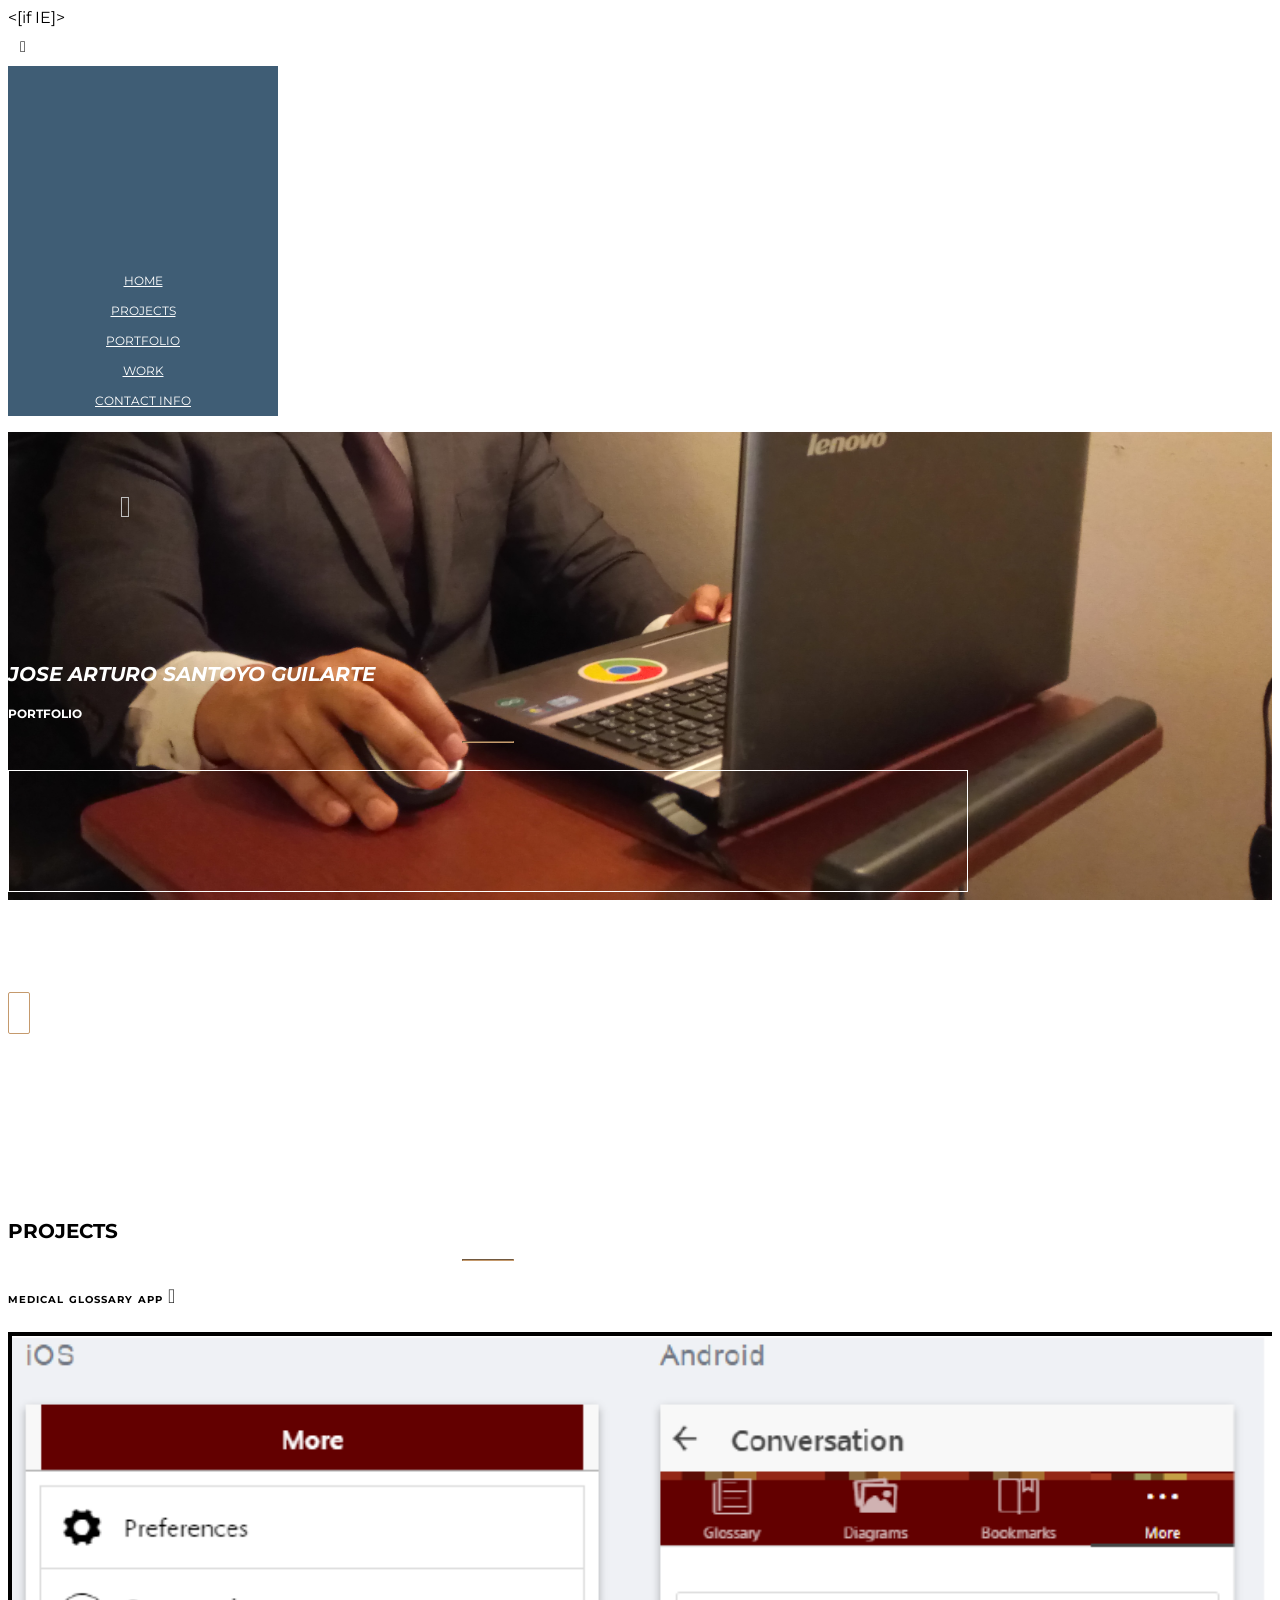
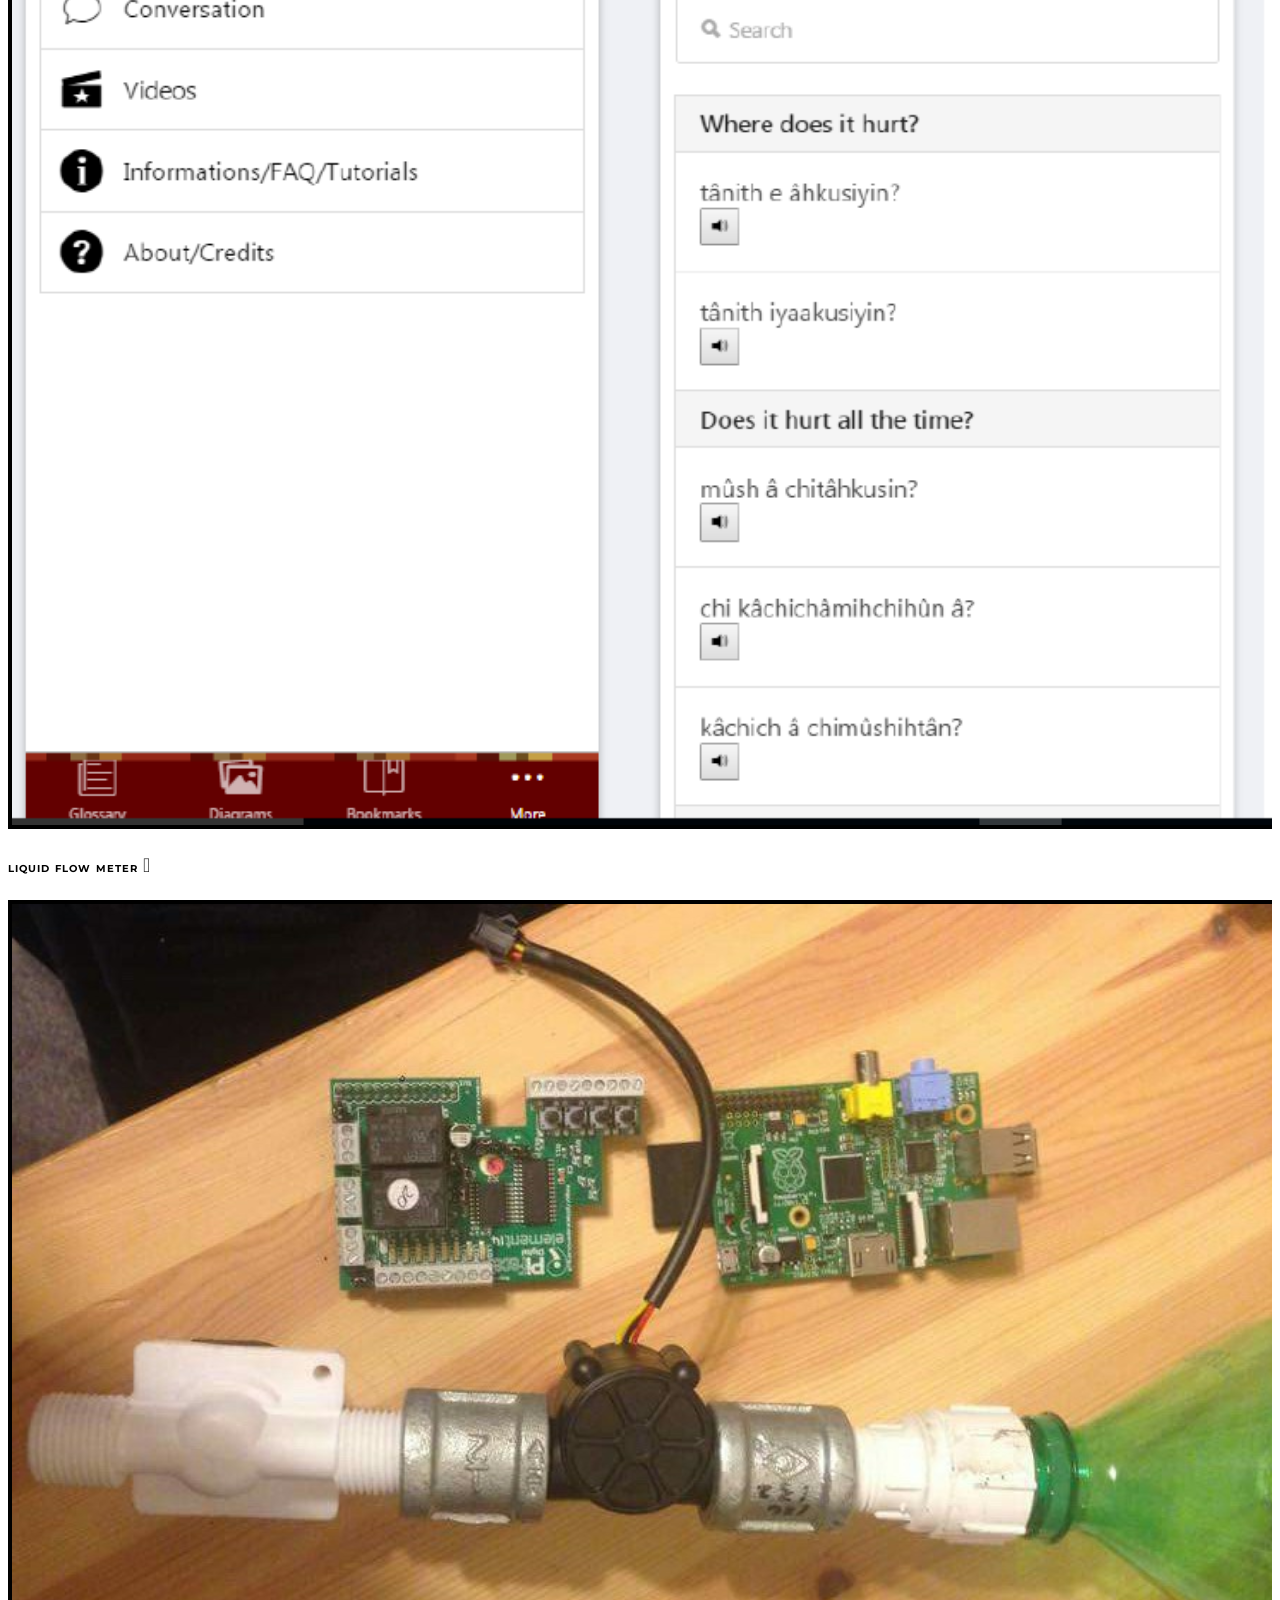
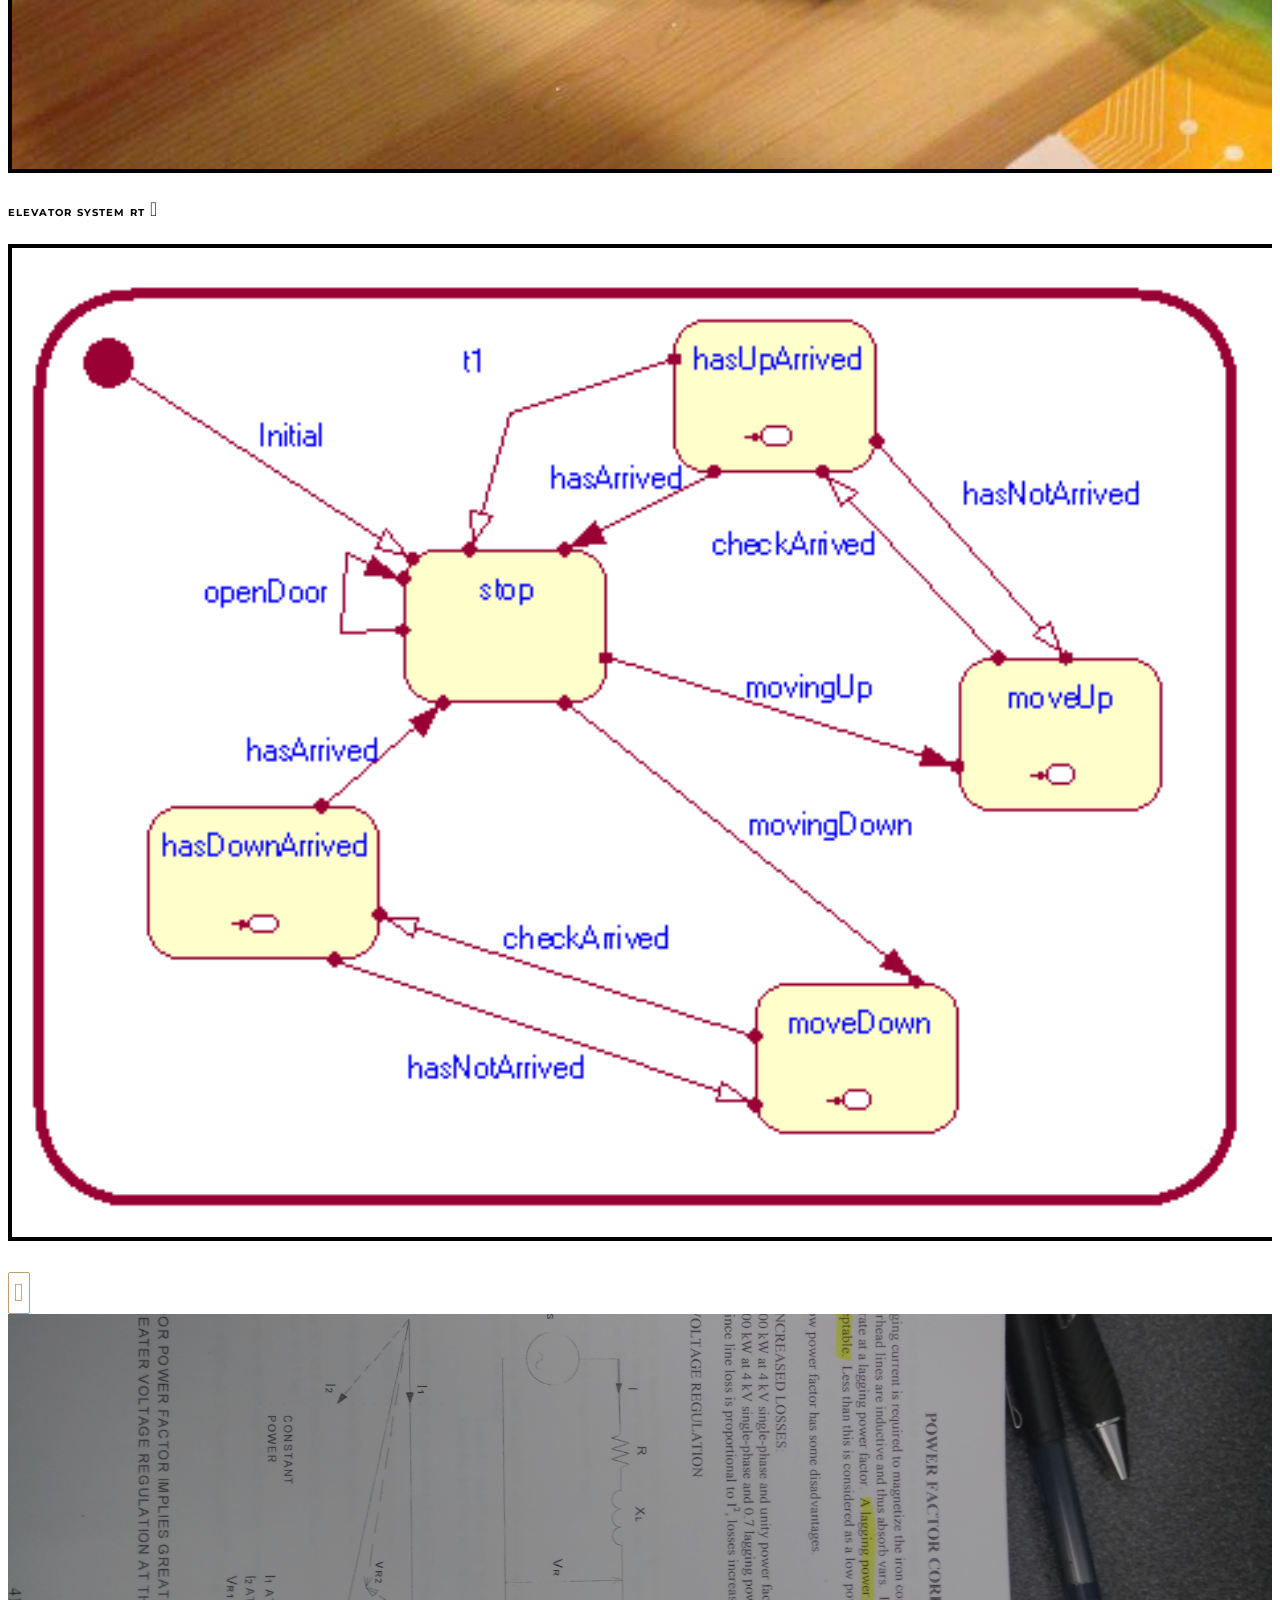
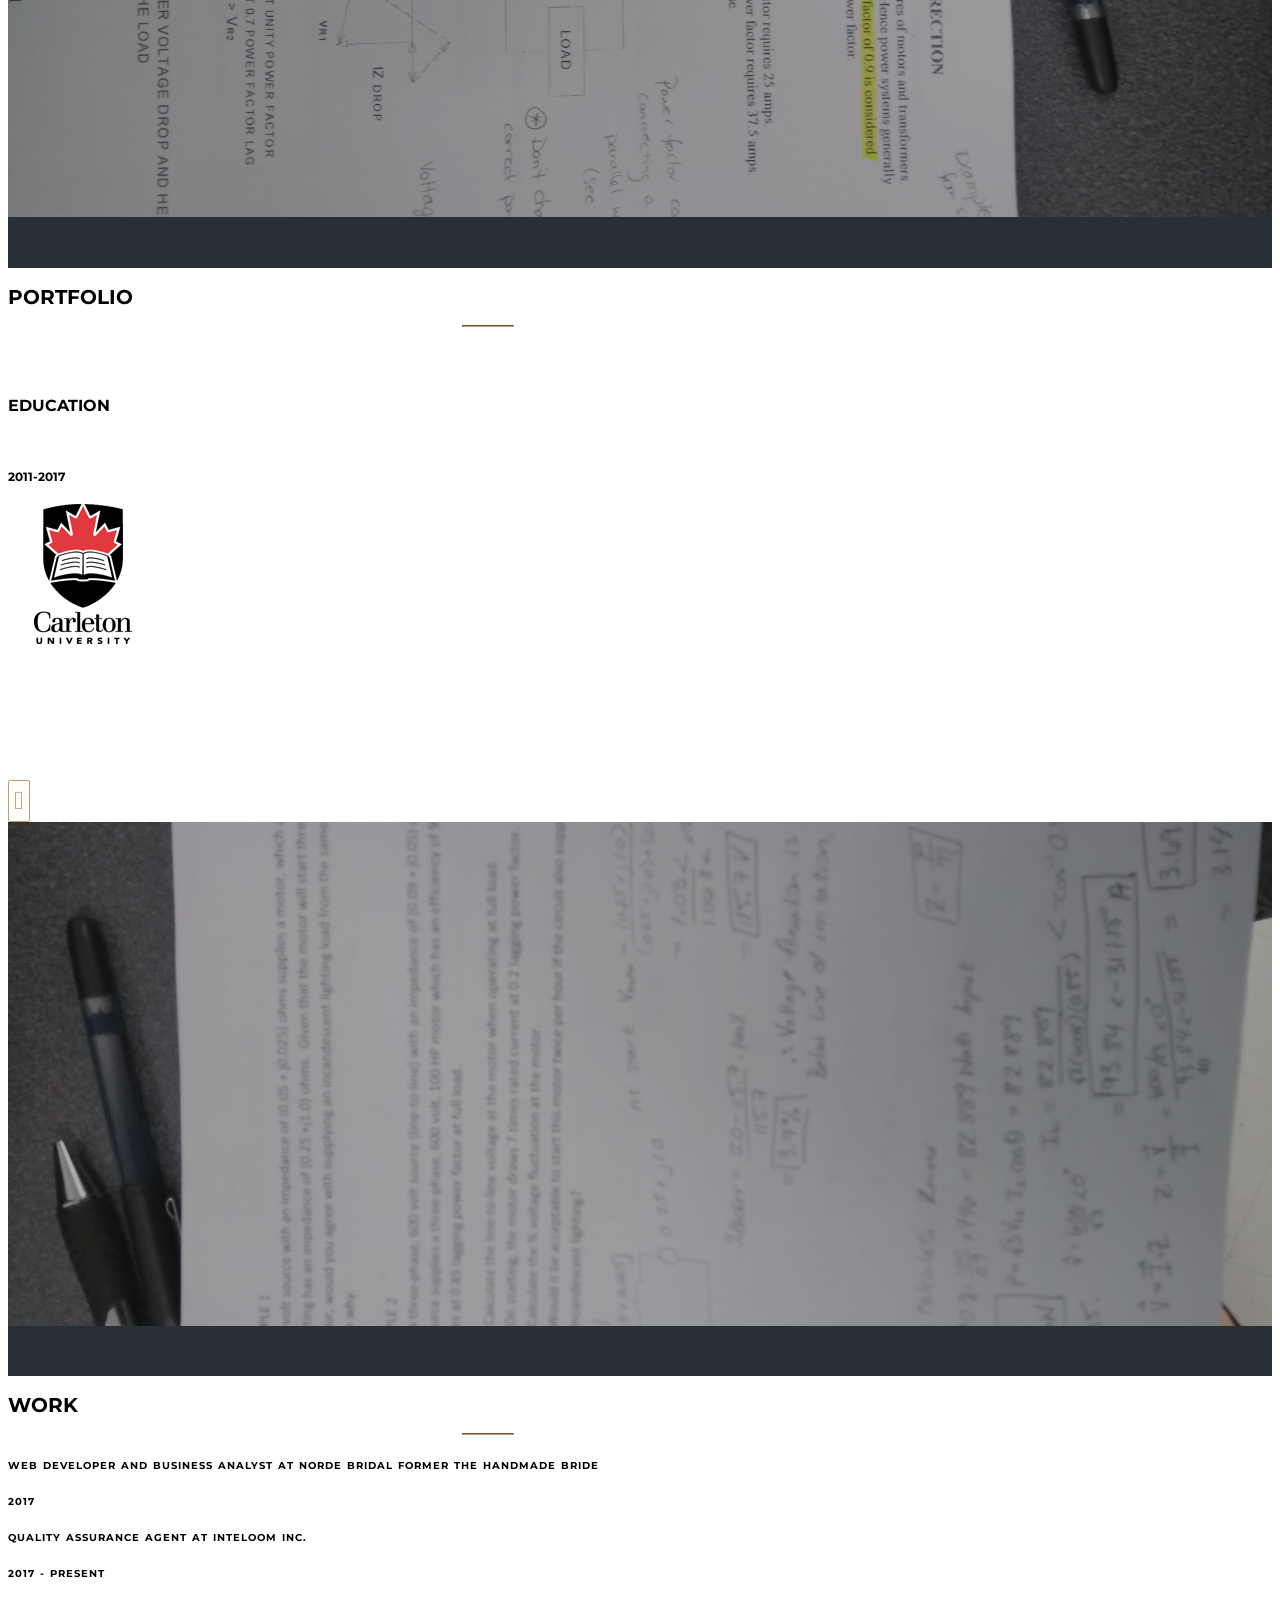
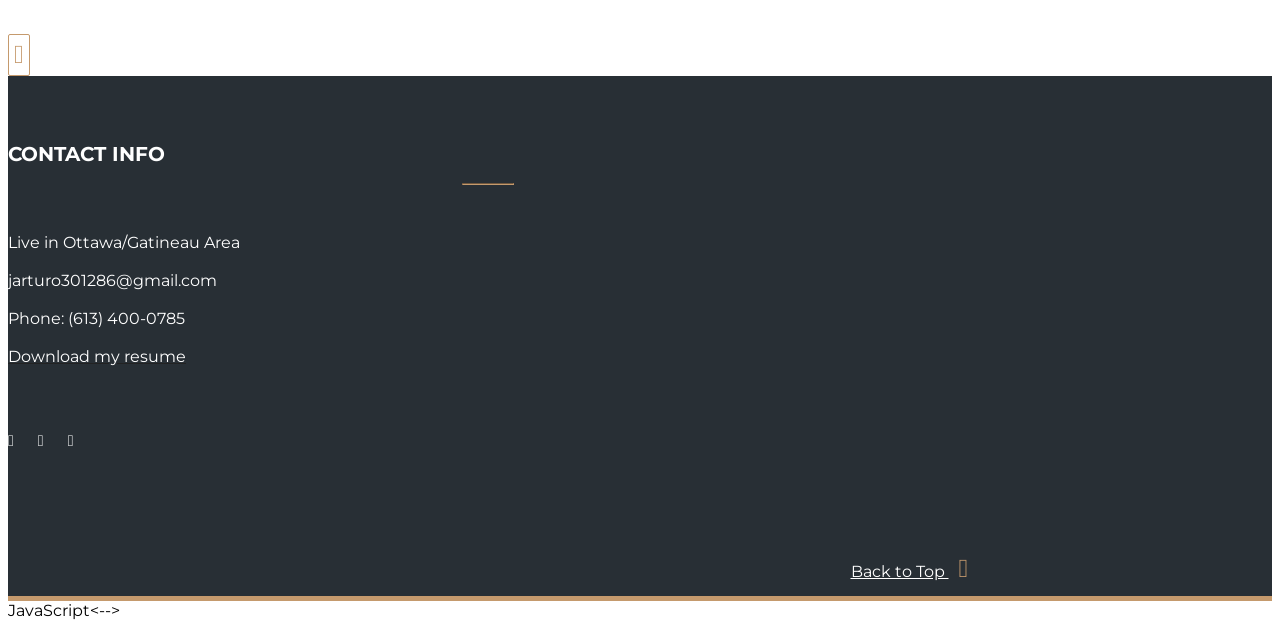
==== index.html @ 74b8669f "Update index.html" ====
<!DOCTYPE html>
<html lang="en">
  <head>
    <!-- Basic Page Needs
    ================================================== -->
    <meta charset="utf-8">
    <[if IE]><meta https-equiv="x-ua-compatible" content="IE=edge,chrome=1" /><![endif]>
    <meta name="viewport" content="width=device-width, initial-scale=1">
    <!-- <title>Arcadia Free Bootstrap Template - Home Page</title> -->
	<title>Jose Arturo Santoyo Guilarte - Home Page</title>
    <meta name="description" content="Your Description Here">
    <meta name="keywords" content="free boostrap, bootstrap template, freebies, free theme, free website, free portfolio theme, portfolio, personal, cv">
    <meta name="Jose Arturo Santoyo Guilarte" content="Jenn, ThemeForces.com">
    
    <!-- Favicons
    ================================================== -->
    <link rel="shortcut icon" href="img/favicon.ico" type="image/x-icon">
    <link rel="apple-touch-icon" href="img/apple-touch-icon.png">
    <link rel="apple-touch-icon" sizes="72x72" href="img/apple-touch-icon-72x72.png">
    <link rel="apple-touch-icon" sizes="114x114" href="img/apple-touch-icon-114x114.png">

    <!-- Bootstrap -->
    <link rel="stylesheet" type="text/css"  href="css/bootstrap.css">
    <link rel="stylesheet" type="text/css" href="font-awesome-4.2.0/css/font-awesome.css">
    <link rel="stylesheet" type="text/css" href="css/jasny-bootstrap.min.css">
    <link rel="stylesheet" type="text/css" href="css/animate.css">

    <!-- Slider
    ================================================== -->
    <link href="css/owl.carousel.css" rel="stylesheet" media="screen">
    <link href="css/owl.theme.css" rel="stylesheet" media="screen">

    <!-- Stylesheet
    ================================================== -->
    <link rel="stylesheet" type="text/css"  href="css/style.css">
    <link rel="stylesheet" type="text/css" href="css/responsive.css">


    <link href='https://fonts.googleapis.com/css?family=Montserrat:400,700' rel='stylesheet' type='text/css'>

    <script type="text/javascript" src="js/modernizr.custom.js"></script>

    <!-- HTML5 shim and Respond.js for IE8 support of HTML5 elements and media queries -->
    <!-- WARNING: Respond.js doesn't work if you view the page via file:// -->
    <!--[if lt IE 9]>
      <script src="https://oss.maxcdn.com/html5shiv/3.7.2/html5shiv.min.js"></script>
      <script src="https://oss.maxcdn.com/respond/1.4.2/respond.min.js"></script>
    <![endif]-->
  </head>
  <body>

    <!-- Off Canvas Navigation
    ================================================== -->
    <div class="navmenu navmenu-default navmenu-fixed-left offcanvas"> <!--- Off Canvas Side Menu -->
        <div class="close" data-toggle="offcanvas" data-target=".navmenu">
            <span class="fa fa-close"></span>
        </div>
        <div class="add-margin"></div>
        <ul class="nav navmenu-nav"> <!--- Menu -->
            <li><a href="#home" class="page-scroll">Home</a></li>
            <li><a href="#projects" class="page-scroll">Projects</a></li>
            <!-- <li><a href="#services" class="page-scroll">Services</a></li> -->
            <li><a href="#portfolio" class="page-scroll">Portfolio</a></li>
            <li><a href="#work" class="page-scroll">Work</a></li>
            <!-- <li><a href="#other-interests" class="page-scroll">Other Interests</a></li> -->
            <li><a href="#contact" class="page-scroll">Contact Info</a></li>
        </ul><!--- End Menu -->
    </div> <!--- End Off Canvas Side Menu -->

    <!-- Home Section -->
    <div id="home">
		
		
			<div class="container text-center">
				<!-- Navigation -->
				<nav id="menu" data-toggle="offcanvas" data-target=".navmenu">
					<span class="fa fa-bars"></span>
				</nav>

				<div class="content">
				
				
					<h2><em>Jose Arturo Santoyo Guilarte</em></h2>
					<h5>Portfolio</h5>
					<hr>
					<div class="home-img">
						<!-- <img src="img/home.JPG" class="img-responsive img-rounded" alt="..."></img> -->
					</div><br>
					<div class="header-text btn">
						<h1><span id="head-title"></span></h1>
					</div>
				
				</div>

				<a href="#projects" class="down-btn page-scroll">
					<span class="fa fa-angle-down"></span>
				</a>
			</div><br><br>
			
		
    </div>

    <!-- Projects -->
    <div id="projects">
        <div class="container">
            <div class="row text-center">
                <div class="col-md-8 col-md-offset-2">
                    <div class="section-title">
                        <h2>Projects</h2>
                        <hr>
                    </div>
				</div>
			</div>
		</div>
			
		
		<div class="container-fluid">
			<div class="col-md-12 col-xs-12">
					<div class="row">
							<div class="col-md-2 col-xs-2">
										
									<h6>Medical Glossary App&nbsp;<a id="tamano" class="active" href="https://github.com/josesantoyoguilarte/Medical-Glossary-"><span class="fa fa-github"></span></a></h6>
														
										
								<img src="img/glossary_mobile.PNG" width="100%" height="100%" border="4px" alt="..."></img>
							</div>
							<div class="col-md-2 col-xs-2">
										
								<h6>Liquid Flow Meter&nbsp;<a id="tamano" class="active" href="https://github.com/josesantoyoguilarte/Liquid_Flow_Meter"><span class="fa fa-github"></span></a></h6>
														
										
								<img src="img/flow_meter.jpeg" width="100%" border="4px"  alt="..."></img>
							</div>
							<div class="col-md-2 col-xs-2">
										
								<h6>Elevator System RT&nbsp;<a id="tamano" class="active" href="https://github.com/josesantoyoguilarte/Elevator-System-with-Rational-Rose"><span class="fa fa-github"></span></a></h6>
														
										
								<img src="img/ElevatorState.PNG" width="100%" height="100%" border="4px" alt="..."></img>
							</div>
							
					</div>
						
			</div>
					
					
		</div>
        <div class="text-center">
			<a href="#portfolio" class="down-btn page-scroll">
				<span class="fa fa-angle-down"></span>
			</a>
		</div>
            
        
    </div>

    <!-- Overview Video Section -->
    <div id="overview-video">
        <div class="overlay">
            <div class="container">
            </div>
        </div>
    </div>

    

    <!-- Call-to-Action Section -->
    <div id="cta">
    </div>

    <!-- Portfolio Section -->
    <div id="portfolio">
        <div class="container">
            <div class="row text-center">
                <div class="col-md-8 col-md-offset-2">
                    <div class="section-title">
                        <h2>Portfolio</h2>
                        <hr>
                    </div>
                    
                </div>
            </div>
            <div class="space"></div>
        </div>
        <div class="container-fluid">
                <div class="col-md-12 col-sm-12 nopadding">
                    <div class="portfolio-item">
                        <div class="hover-bg">
                                <div >
									<div class="row">
										<div class="col-md-5 col-xs-5">
											<h4>Education</h4><br><br>
											<div class="row">	
													<div class="col-md-2 col-xs-2">
														<h5> 2011-2017</h5>
														<img src="img/coat_of_arms.png" class="img-responsive img-rounded" alt="..."></img>
													</div>
													<div class="col-md-10 col-xs-10">
															<div class="row-">
																
																<div class="col-md-12 col-xs-12">
																	
																		<h6><strong>B.Eng. in Computer Systems Engineering</strong></h6>
																		<h6>Faculty of Engineering and Design</h6>
																		<h6>Department of Systems and Computer Engineering</h6>
																	
																</div>
																		<!--  <img src="img/portfolio/01.jpg" class="img-responsive" alt="..."> -->
																		<!-- </a> -->
															</div>
													</div>
												</div>
											
										</div>
										<br>
										<div class="col-md-7 col-xs-7">
											<!-- Teaching Section-->
											<!-- Volunteer work Section -->
											<div class="row">
												<div class="col-md-3 col-xs-6">
													<h4>Teaching and </h4>
													<h4>Volunteer work</h4><br><br>
												</div>
												<div class="col-md-3 col-xs-6">
													<h6><strong>Teaching Assistant Carleton University 2014</strong></h6><br><br><br><br>
													<h6><strong>Inspira youth leadership conference 2016 </strong></h6> 
													<h6>SUB-COORDINATOR</h6><br><br><br>
													<h6><strong>Virtual ventures 2013</strong></h6> 
													<h6> Instructor</h6>
												</div>
												<div class="col-md-6 col-xs-6">
													<h6>•Assisted in the Spanish Labs for beginners and intermediate level<br>•Developed exercises for students in accordance with their given Spanish material</h6>
													<br>
													<h6>•Worked along with coordinator on a shared responsibility<br>•Managed the executive team<br>•Helped each team member with their tasks, provided logistics, and any resources needed to the team of volunteers</h6>
													<br><br>
													<h6>•Assisted younger students during their computer and robotics workshops<br></h6>
													<br>
													
												</div>
											</div>
												
										</div>
									</div><br><br><br><br>
									
									
								</div>
								
						</div>
										
					</div>
				</div>
			
		</div>
		<br><br><br><br><br>
		
        <div class="text-center">
            
            
            <a href="#contact" class="down-btn page-scroll"><span class="fa fa-angle-down"></span></a>
        </div>
		<div id="overview-portfolio-image">
			<div class="overlay">
				<div class="container">
				</div>
			</div>
		</div>
		
		<div id="cta"></div>
    </div>

	<!--////////////New section Work ///////////////////////////-->
	<div id="work">
        <div class="container">
            <div class="row text-center">
                <div class="col-md-8 col-md-offset-2">
                    <div class="section-title">
                        <h2>Work</h2>
                        <hr>
                    </div>
				</div>
			</div>
		</div>
			
		
		<div class="container-fluid">
			<div class="col-md-12 col-xs-12">
					<div class="row">
							<div class="col-md-12 col-xs-12" style="font-size: 15px">
								<div class="col-md-6 col-xs-6">
									<div class="col-xs-12"><h6> Web Developer and Business Analyst at <strong> Norde Bridal</strong> former The Handmade Bride</h6></div>
									<div class="col-xs-12"><h6>2017</h6></div>
									<div class="col-xs-12"><h6> Quality Assurance Agent at <strong> Inteloom Inc.</strong></h6></div>
									<div class="col-xs-12"><h6>2017 - Present</h6></div>
								</div>
								<!--<div class="col-md-6 col-xs-6">
									<div class="col-xs-12"><h6> Quality Assurance Agent at Inteloom Inc.</h6></div>
									<div class="col-xs-12"><h6>2017</h6></div>
								</div>-->
								

							</div>
							
					</div>
						
			</div>
					
					
		</div>
        <div class="text-center">
			<a href="#work" class="down-btn page-scroll">
				<span class="fa fa-angle-down"></span>
			</a>
		</div>
            
        
    </div>






	<!--/////////////////////////////////////////-->
    <!-- Contact Section -->
    <div id="contact">
		<div class="overlay">
			<div class="container">
				<div class="section-title text-center">
					<h2>Contact Info</h2>
					<hr>
				</div>
				<div class="space"></div>

				<div class="row">
					<div class="col-md-4">
						
							<div class="glyphicon glyphicon-map-marker">
								Live in Ottawa/Gatineau Area
							</div><br>
						
							
							<div class="glyphicon glyphicon-envelope">
								jarturo301286@gmail.com
							</div><br>	
							
							<div class="glyphicon glyphicon-phone-alt">
								Phone: (613) 400-0785
							</div><br>
							
							<div>
								<a href="/resume/Jose Santoyo Guilarte_Resume.pdf" download>
									<font color="#ffffff"><div class="glyphicon glyphicon-list-alt" src="/resume/Jose_Santoyo_Guilarte_Resume.pdf" text="#ffffff">
										Download my resume
									</div></font><br>
								</a>
							</div>
							<ul class="social">
								
								<li><a href="https://www.linkedin.com/in/jose-arturo-santoyo-guilarte-7a3ba466?trk=nav_responsive_tab_profile"><span class="fa fa-linkedin"></span></a></li>
								<li><a href="https://github.com/josesantoyoguilarte"><span class="fa fa-github"></span></a></li>
								<li><a href="https://www.facebook.com/"><span class="fa fa-facebook"></span></a></li>
							
							 </ul>
						
					</div>

					
				</div>
			</div>
		</div>
    </div>

    <nav id="footer">
        <div class="container">
             <!-- <div class="pull-left">
                <p>2014 © Arcadia. All Rights Reserved. Coded by <a href="https://dribbble.com/jennpereira">Jenn</a> & Designed by <a href="https://dribbble.com/alanpodemski">Alan</a></p>
            </div> -->
            <div class="pull-right"> 
                <a href="#home" class="page-scroll">Back to Top <span class="fa fa-angle-up"></span></a>
            </div>
        </div>
    </nav>


    <!-- jQuery (necessary for Bootstrap's JavaScript plugins) -->
    <script src="https://ajax.googleapis.com/ajax/libs/jquery/1.11.1/jquery.min.js"></script>
    <script type="text/javascript" src="js/jquery.1.11.1.js"></script>
    <!-- Include all compiled plugins (below), or include individual files as needed -->
    <script type="text/javascript" src="js/bootstrap.js"></script>
    <script type="text/javascript" src="js/SmoothScroll.js"></script>
    <script type="text/javascript" src="js/jasny-bootstrap.min.js"></script>

    <script src="js/owl.carousel.js"></script>
    <script src="js/typed.js"></script>
	
	<!-->JavaScript<-->
    <script>
      $(function(){
          $("#head-title").typed({
            strings: ["Welcome^1000", "Bienvenido^1000" ,"Bienvenue^1000"],
            typeSpeed: 100,
            loop: true,
            startDelay: 100
          });
      });
    </script>
	
	

    <!-- Javascripts
    ================================================== -->
    <script type="text/javascript" src="js/main.js"></script>

  </body>
</html>
---- css/style.css ----
@import url(http://fonts.googleapis.com/css?family=Montserrat:400,700);
@import url(http://fonts.googleapis.com/css?family=Lato:100,300,400,700,900,100italic,300italic,400italic,700italic,900italic);


body, html{
  -webkit-font-smoothing: antialiased !important;
  -moz-osx-font-smoothing: grayscale;
  overflow-y: auto;
  overflow-x: hidden;
  font-family: 'Montserrat', sans-serif;
  
}
@media (min-width: 1200px){
	.container {
		width: 960px;
	}
}
.container-fluid {
	font-size:5px;
}

h1{
	font-weight: 700;
	font-size: 46px;
}

h2{
	text-transform: uppercase;
	font-size: 20px;
}
h3{
	font-size: 14px;
	font-style: italic;
	font-weight: 100;
	line-height: 26px;
}

h4{
	text-transform: uppercase;
	font-size: 16px;
	word-spacing: 2px;
}
h5{
	text-transform: uppercase;
	font-size: 12px;
	word-spacing: 2px;
}
h6{
	text-transform: uppercase;
	font-size: 10px;
	word-spacing: 1px;
	letter-spacing: 1px;
}


p{
	font-weight: 400;
}
hr{
	width: 50px;
	border-color: #c59a6d;
}
a {color: #222222}
a:hover,
a:focus{
	color: #c59a6d;
	text-decoration: none;
}
#home{
	background: url(../img/home.JPG);
	background-size: cover;
	background-position: center;
	background-repeat: no-repeat;
	background-attachment: fixed;
	height: auto;
	min-height: 710px;	
	padding-top: 60px;
	color: #ffffff;
}
.home-img{
    rotate: 90;

}

#home.overlay {
	background: rgba(34, 34, 34, 0.38);
	
}

#home a.down-btn span.fa.fa-angle-down {
	font-size: 26px;
	border: 1px solid #c59a6d;
	border-radius: 2px;
	padding: 7px 5px;
	position: relative;
	margin-top: 100px;
	color: #ffffff;
	cursor: pointer;
}
.content{
	padding-top: 16%;
}
.header-text.btn{
	border: 1px solid #ffffff;
	border-radius: 0;
	padding: 10px 30px;
	height: 100px;
}
.header-text.btn:hover{
	color: inherit;
}
.header-text.btn:focus, 
.header-text.btn:active:focus, 
.header-text.btn.active:focus, 
.header-text.btn.focus, 
.header-text.btn:active.focus, 
.header-text.btn.active.focus {
	outline: thin dotted transparent;
	outline: none;
	outline-offset: -2px;
}
.typed-cursor {
	opacity: 1;
	padding: 10px 2px;
	background: #ffffff;
	margin: 10px;
	-webkit-animation: blink 0.5s linear infinite;
    -moz-animation: blink 0.5s linear infinite;
    animation: blink 0.5s linear infinite;
}
@keyframes blink{
    0% { opacity:1; }
    50% { opacity:0; }
    100% { opacity:1; }
}
@-webkit-keyframes blink{
    0% { opacity:1; }
    50% { opacity:0; }
    100% { opacity:1; }
}
@-moz-keyframes blink{
    0% { opacity:1; }
    50% { opacity:0; }
    100% { opacity:1; }
}
span.typed-cursor {
	top: -5px;
	position: relative;
}
/*.header-text{
	margin-top: 20px;	
	position: absolute;
	border: 1px solid #ffffff;
	left: 25%;
	right: 25%;
}
.header-text h1{
	padding: 20px;
	position: relative;
	margin: 0 auto;
}*/
nav#menu span.fa.fa-bars{
	font-size: 30px;
	position: fixed;
	left: 120px;
	color: #c0c0c0;
	cursor: pointer;
	z-index: 1;
}

.navmenu, .navbar-offcanvas {
width: 270px;
z-index: 10;
}
.navmenu-default, 
.navbar-default .navbar-offcanvas {
	background-color: #3f5d75;
	border-color: #f2f2f5;
	border: 0;
}
.navmenu-default .navmenu-nav>li>a:hover, 
.navbar-default .navbar-offcanvas .navmenu-nav>li>a:hover, 
.navmenu-default .navmenu-nav>li>a:focus, 
.navbar-default .navbar-offcanvas .navmenu-nav>li>a:focus {
color: #C59A6D;
background-color: transparent;
}
.nav > li {
position: relative;
display: block;
text-align: center;
}
.navmenu-default .navmenu-nav>li>a, 
.navbar-default .navbar-offcanvas .navmenu-nav>li>a {
color: #ffffff;
text-transform: uppercase;
font-size: 12px;
line-height: 30px;
}
nav#menu span.fa.fa-bars:hover {
color: #C59A6D;
}
.navmenu-default .navmenu-nav>.active>a, 
.navbar-default .navbar-offcanvas .navmenu-nav>.active>a, 
.navmenu-default .navmenu-nav>.active>a:hover, 
.navbar-default .navbar-offcanvas .navmenu-nav>.active>a:hover, 
.navmenu-default .navmenu-nav>.active>a:focus, 
.navbar-default .navbar-offcanvas .navmenu-nav>.active>a:focus {
color: #C59A6D;
background-color: transparent;
}

.close:hover{
	background: #d0988e;
	color: #ffffff;
	opacity: 1;
}
.close{
	background: #fff;
	padding: 10px 12px;
	opacity: 1;
	transition: all 0.3s;
}
.add-margin{
	margin-top: 200px;
}

#meet-us,
#services,
#works,
#about-us{
	padding: 60px 0;
}

a.down-btn span.fa.fa-angle-down {
	font-size: 26px;
	border: 1px solid #c59a6d;
	border-radius: 2px;
	padding: 7px 5px;
	position: relative;
	cursor: pointer;
	color: #c59a6d;
	margin-top: 30px;
}

#overview-video {
	background: url(../img/project1.JPG);
	background-size: cover;
	background-position: center;
	background-repeat: no-repeat;
	background-attachment: scroll;
	text-align: center;
}

#overview-portfolio-image {
	background: url(../img/project2.JPG);
	background-size: cover;
	background-position: center;
	background-repeat: no-repeat;
	background-attachment: scroll;
	text-align: center;
}
#overview-portfolio-image .overlay{
	background: rgba(34, 34, 34, 0.38);
	height: auto;
	min-height: 200px;
	padding: 12% 0 ;
}




#overview-home.overlay {
	background: rgba(34, 34, 34, 0.38);
	height: auto;
	min-height: 200px;
	padding: 12% 0 ;
	
}

#overview-video .overlay{
	background: rgba(34, 34, 34, 0.38);
	height: auto;
	min-height: 200px;
	padding: 12% 0 ;
}

#overview-home .overlay{
	background: rgba(34, 34, 34, 0.38);
	height: auto;
	min-height: 200px;
	padding: 12% 0 ;
}
#interests-image {
	background: url(../img/interests1.jpg);
	background-size: cover;
	background-position: center;
	background-repeat: no-repeat;
	background-attachment: scroll;
	text-align: center;
}


#interests-image .overlay{
	background: rgba(34, 34, 34, 0.38);
	height: auto;
	min-height: 200px;
	padding: 12% 0 ;
}

#contact-image {
	background: url(../img/interests1.jpg);
	background-size: cover;
	background-position: center;
	background-repeat: no-repeat;
	background-attachment: scroll;
	text-align: center;
}

#contact-image .overlay{
	background: rgba(34, 34, 34, 0.38);
	height: auto;
	min-height: 200px;
	padding: 12% 0 ;
}
#overview-video a span.fa.fa-play {
	font-size: 40px;
	color: #fff;
	text-align: center;
	margin: auto 0;
}

.service{
	border: 1px solid #222;
	margin-top: 20px;
	margin-bottom: 0px;
	transition: all 0.3s;
	position: relative;
	padding: 60px 25px;
}
.service:hover>h4,
.service:hover>span.fa{
	color: #c59a6d;
}
.service:hover{
	border-color: #c59a6d;
	margin-top: 0px;
	margin-bottom: 0px;
	cursor: pointer;
	padding-top: 80px;
	padding-bottom: 80px;
}
.service p{
	font-size: 14px;
	padding-top: 20px;
	font-family: 'Lato', sans-serif;
}
.space{ padding-top: 40px; }

#cta{
	background: #282f35;
	padding: 2% 0;
}

.cta_modified{
	background: #878689;
	padding: 4% 0;
}
#foot {
	background: #ffffff;
	padding: 4% 0;
}


a.tamano {
	color: #333;;
	font-size: 16px;
}
#tamano {
	/* color: #333; */
	font-size: 20px;
}


a.btn.go-to-btn{
	text-transform: uppercase;
	border: 1px solid #c59a6d;
	word-spacing: 2px;
	padding: 7px 30px;
	border-radius: 2px;
	font-size: 12px;
	color: #ffffff;
	transition: all 0.5s;
}
a.btn.go-to-btn:hover{
	background: #c59a6d;
	color: #282f35;
}

.nopadding{
	padding: 0;
	margin: 0;
}


.portfolio-item .hover-bg{
	height: 280px;
	overflow: hidden;
	position: relative;
}

.hover-bg .hover-text {
	position: absolute;
	text-align: left,top;
	margin: 0 auto;
	color: #ffffff;
	background: rgba(69, 163, 163, 0.66);
	padding: 30% 0;
	height: 100%;
	width: 100%;
	opacity: 0;
    transition: all 0.5s;
}
.hover-bg .hover-text>h5{
	opacity: 0;
	-webkit-transform: translateY(100%);
            transform: translateY(100%);
            transition: all 0.3s;
}
.hover-bg:hover .hover-text>h5{
	opacity: 1;
    -webkit-backface-visibility:hidden;
    -webkit-transform: translateY(0);
            transform: translateY(0);
}
.hover-bg .hover-text>.hline{
	opacity: 0;
	-webkit-transform: translateY(0);
            transform: translateY(0);
            transition: all 0.3s;
}
.hover-bg:hover .hover-text>.hline{
	opacity: 1;
    -webkit-backface-visibility:hidden;
   -webkit-transform: translateY(100%);
            transform: translateY(100%);
}
.hover-bg:hover .hover-text{
	opacity: 1;
}
.hline{
	height: 5px;
	width: 30px;
	border-top: 2px solid #f1f1f1;
	margin: 0 auto
}

.hover-text p.lead{
	color: #a5988c;
}


a.btn.read-more-btn{
	text-transform: uppercase;
	background: #c59a6d;
	color: #282f35;
	word-spacing: 2px;
	padding: 7px 30px;
	border-radius: 2px;
	font-size: 12px;
	color: #ffffff;
	transition: all 0.5s;
}
a.btn.read-more-btn:hover{
	background: #222222;
	color: #ffffff;
}

a.btn.send-btn{
	text-transform: uppercase;
	background: #c59a6d;
	color: #282f35;
	padding: 15px 35px;
	border-radius: 0;
	font-size: 12px;
	color: #ffffff;
	transition: all 0.5s;
}
a.btn.send-btn:hover{
	background: transparent;
	border: 1px solid #c59a6d;
	color: #ffffff;
}

#clients {
	background: url(../img/bg3.jpg);
	background-size: cover;
	background-position: center;
	background-repeat: no-repeat;
	background-attachment: fixed;
	text-align: center;
}

#clients .overlay{
	background: rgba(34, 34, 34, 0.85);
	height: auto;
	min-height: 200px;
	padding: 8% 0 ;
	color: #ffffff;
}

ul, ol{
	padding: 0;
	moz-padding: 0;
	webkit-padding: 0;
}

ul.clients li{
	display: inline-block;
	padding: 20px 40px;
	vertical-align: middle;
}

.team {
	border: 1px solid #c3c3c3;
	padding: 70px 20px;
	text-align: center;
	opacity: 0.7;
	transition: all 0.8s;
	max-height: 340px;
	margin-bottom: 30px;
}
.team:hover.hire,
.team.hire{
	height: 340px;
	border-color: #c59a6d;
	color: #c59a6d;
	opacity: 1;
}

.team.hire>a{
	color: #c59a6d;
}
.team hr{
	border-width: 2px;
	border-color: #dcc2a7;
}
.team:hover{
	opacity: 1;
	border: 1px solid #222;
}
.team img {
	width: 80px;
	margin: 0 auto;
}

.home-img {
	width: 200px;
	margin: 0 auto;
	
}
.rotate90 {
    -webkit-transform: rotate(90deg);
    -moz-transform: rotate(90deg);
    -o-transform: rotate(90deg);
    -ms-transform: rotate(90deg);
    transform: rotate(90deg);
}

#testimonials {
	background: url(../img/bg4.jpg);
	background-size: cover;
	background-position: center;
	background-repeat: no-repeat;
	background-attachment: scroll;
	text-align: center;
}

#testimonials .overlay{
	background: rgba(34, 34, 34, 0.85);
	height: auto;
	min-height: 200px;
	padding: 5% 0 ;
	color: #ffffff;
}

.owl-theme .owl-controls .owl-page span {
	display: block;
	width: 10px;
	height: 10px;
	margin: 2px 5px;
	filter: Alpha(Opacity=50);
	opacity: 0.5;
	-webkit-border-radius: 20px;
	-moz-border-radius: 20px;
	border-radius: 0;
	background: #C59A6D;
}

#contact{
	background: #282f35;
	padding: 50px 0;
	color: #ffffff;
}

ul.social li{
	display: inline-block;
	margin-right: 20px;
	margin-top: 30px;
}

ul.social li a{
	color: #ffffff;
	font-size: 16px;
}

address strong{
	text-transform: uppercase;
	font-style: normal;
	font-family: 'Montserrat', sans-serif;
}
address:before{
	content: "\f041";
	display: inline-block;
  	font: normal normal normal 14px/1 FontAwesome;
  	font-size: 20px;
  	text-rendering: auto;
  	-webkit-font-smoothing: antialiased;
  	-moz-osx-font-smoothing: grayscale;
  	color: #c59a6d;
  	vertical-align: middle;
  	margin-right: 15px;
  	margin-left: -30px;
}
address{
	font-style: italic;
	font-size: 14px;
	font-family: 'Lato', sans-serif;
	letter-spacing: 1px;
}

#contact input.form-control,
#contact textarea.form-control {
margin-bottom: 30px;
}

#contact .form-control {
	display: block;
	width: 100%;
	height: 40px;
	padding: 7px 12px;
	font-size: 14px;
	line-height: 1.42857143;
	color: #555;
	background-color: #1e2429;
	background-image: none;
	border: 0;
	border-top: 2px solid transparent;
	border-radius: 0;
	-webkit-box-shadow: none;
	box-shadow: none;
	-webkit-transition: none;
	-o-transition: none;
	transition: none;
	transition: all 0.5s;
}

#contact .form-control:focus {
	border-color: #C59A6D;
	outline: 0;
	-webkit-box-shadow: none;
	box-shadow: none;
}
input::-webkit-input-placeholder, textarea::-webkit-input-placeholder { 
    color:    #222222;
    font-family: 'Lato', sans-serif;
    font-size: 13px;
    letter-spacing: 1px;
    font-style: italic;
}
input:-moz-placeholder, textarea:-moz-placeholder { 
    color:    #222222;
    font-family: 'Lato', sans-serif;
    font-size: 13px;
    letter-spacing: 1px;
    font-style: italic;
}
input::-moz-placeholder, textarea::-moz-placeholder { 
    color:    #222222;
    font-family: 'Lato', sans-serif;
    font-size: 13px;
    letter-spacing: 1px;
    font-style: italic;
}
input:-ms-input-placeholder, textarea:-ms-input-placeholder { 
    color:    #222222;
    font-family: 'Lato', sans-serif;
    font-size: 13px;
    letter-spacing: 1px;
    font-style: italic;
}

nav#footer{
	background: #282f35;
	padding: 40px 0;
	color: #ffffff;
	border-bottom: 5px solid #c59a6d;
}
#footer span.fa{
	color: #c59a6d;
	font-size: 26px;
	margin-left: 10px;
}
#footer a{
	color: #ffffff;
}
#footer a:hover{
	color: #c59a6d;}
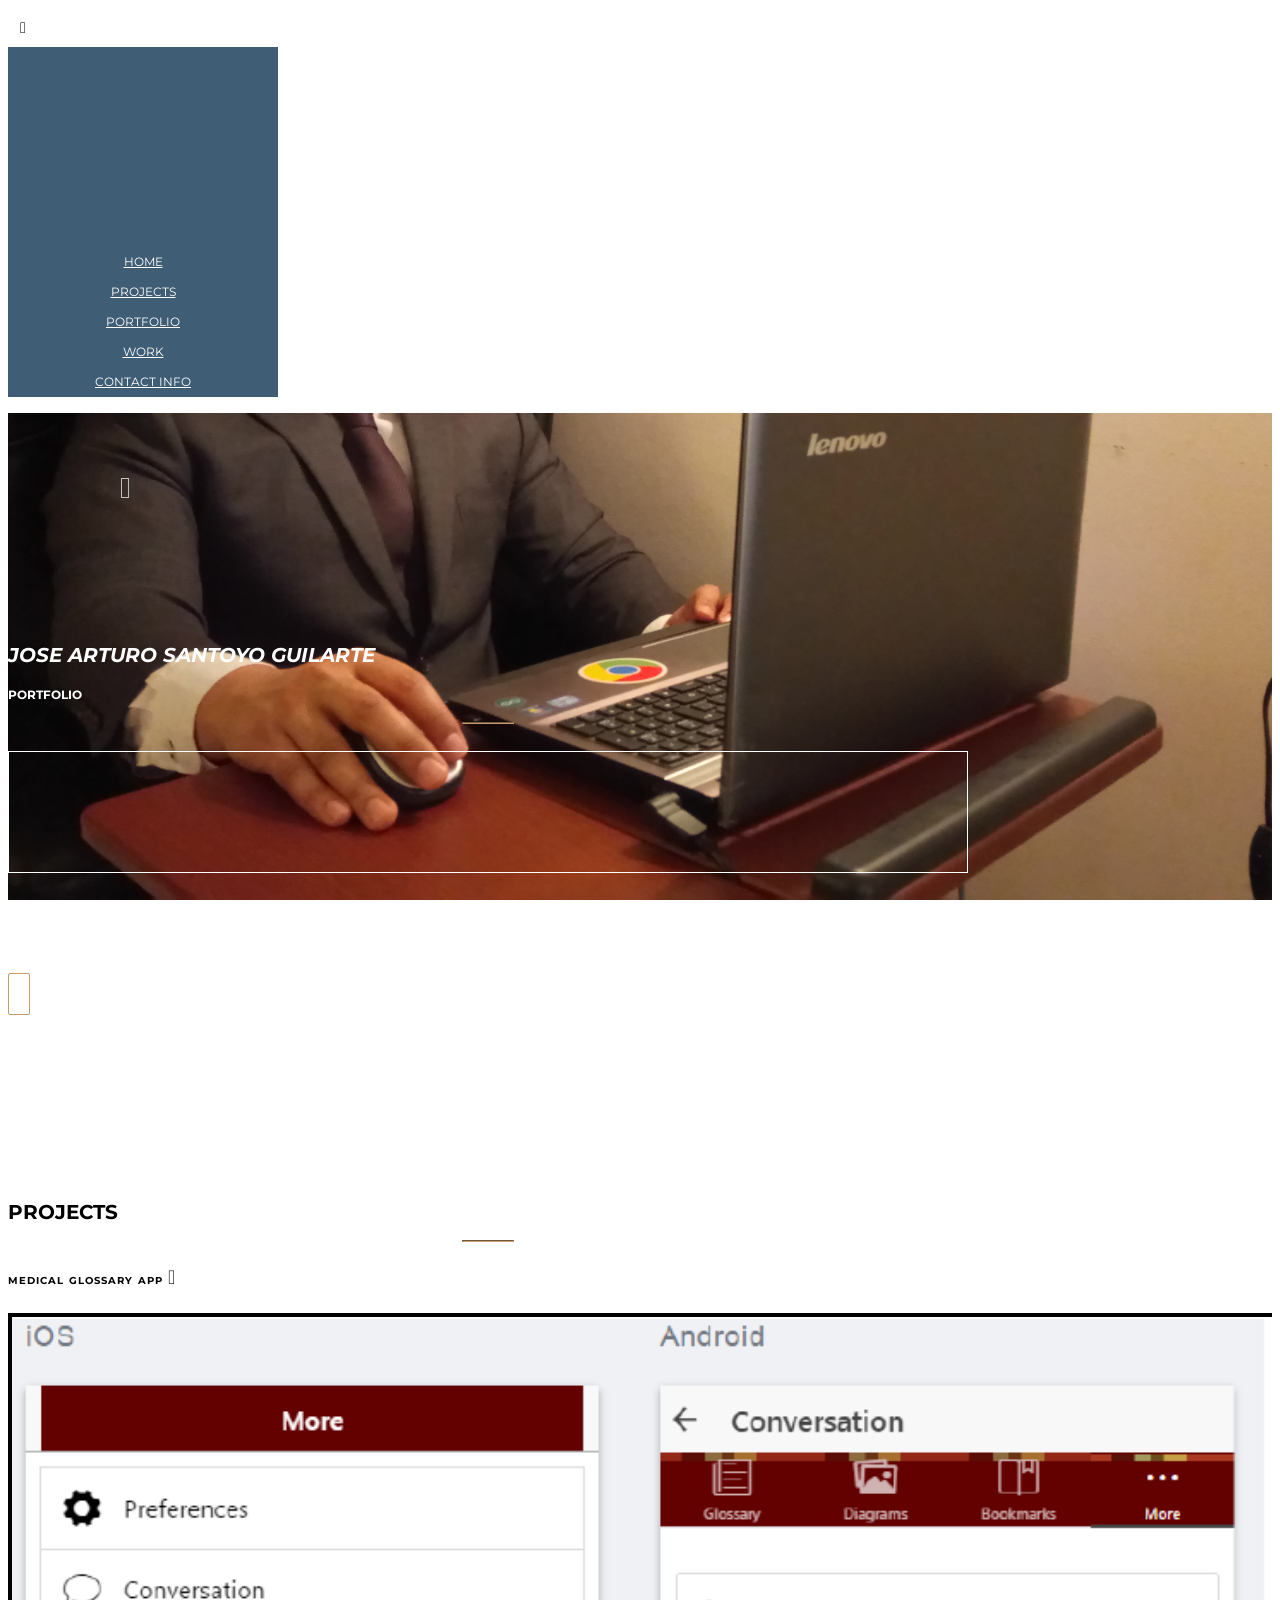
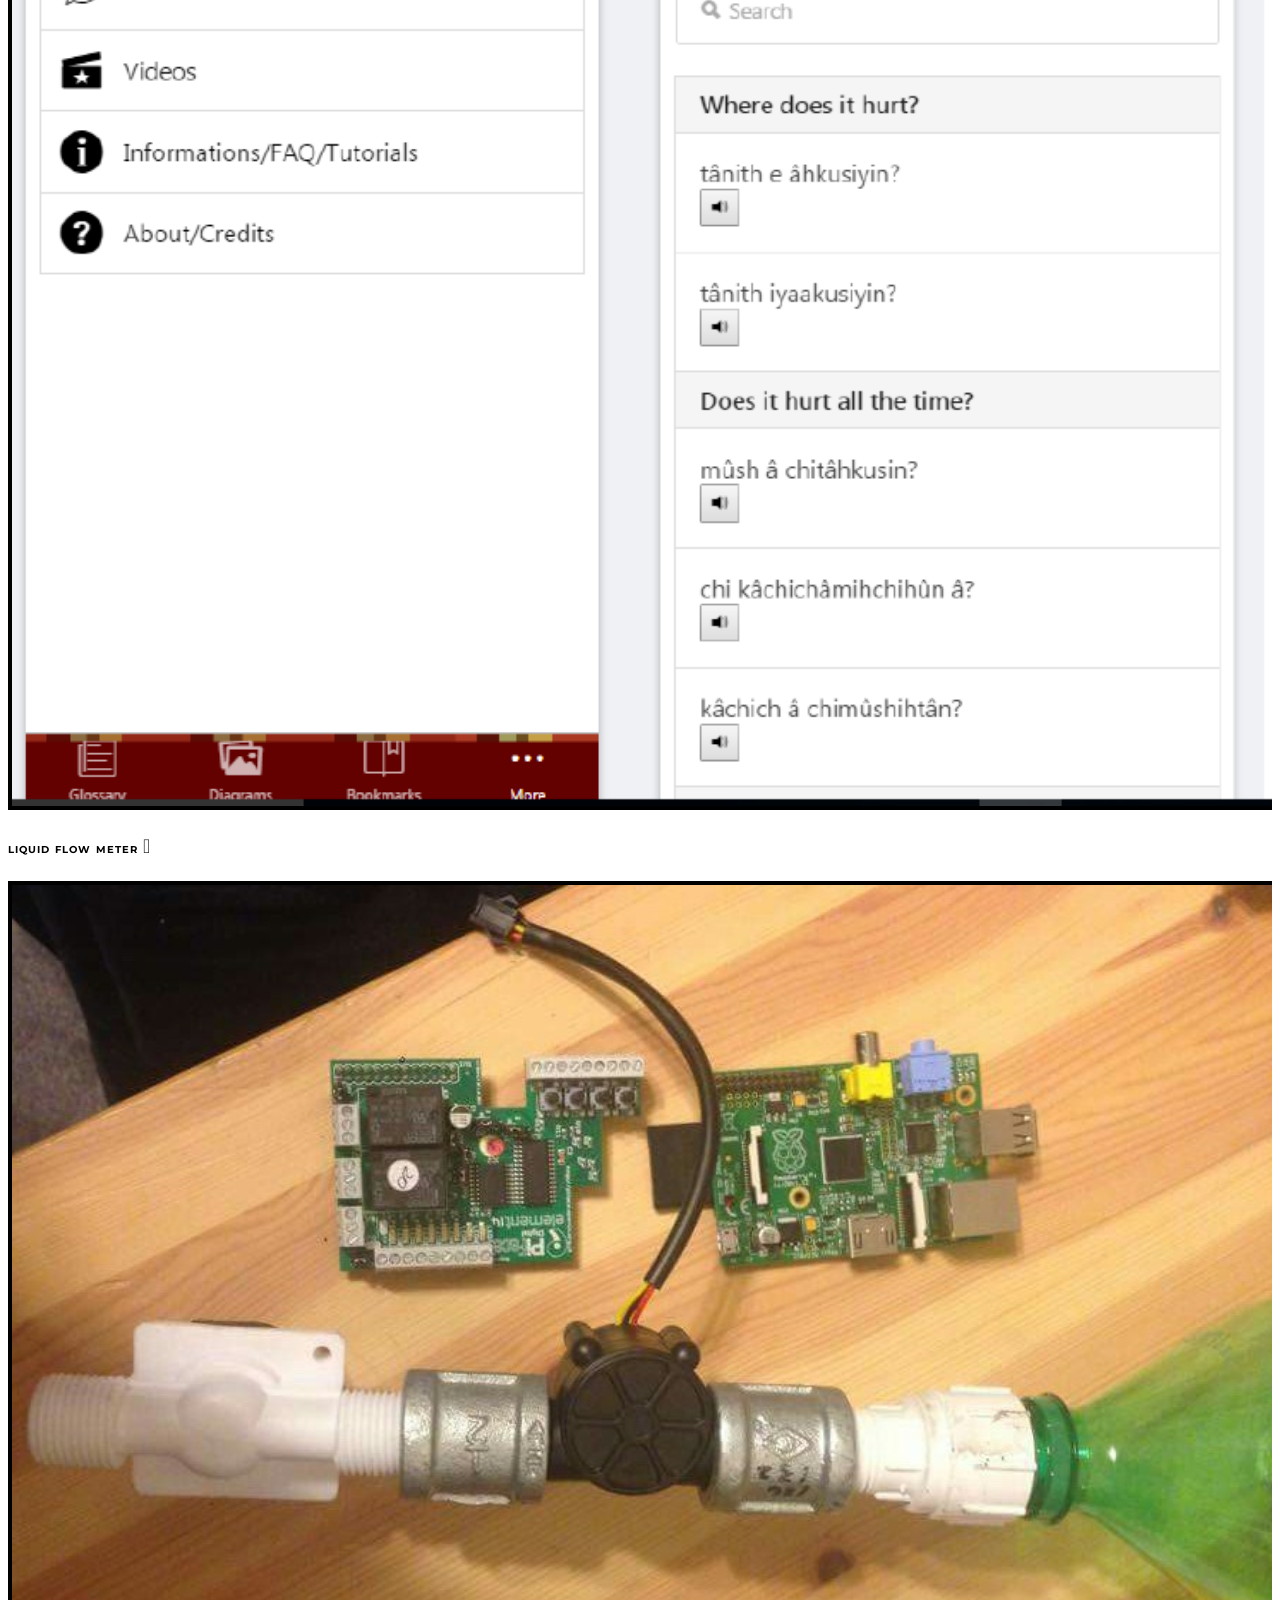
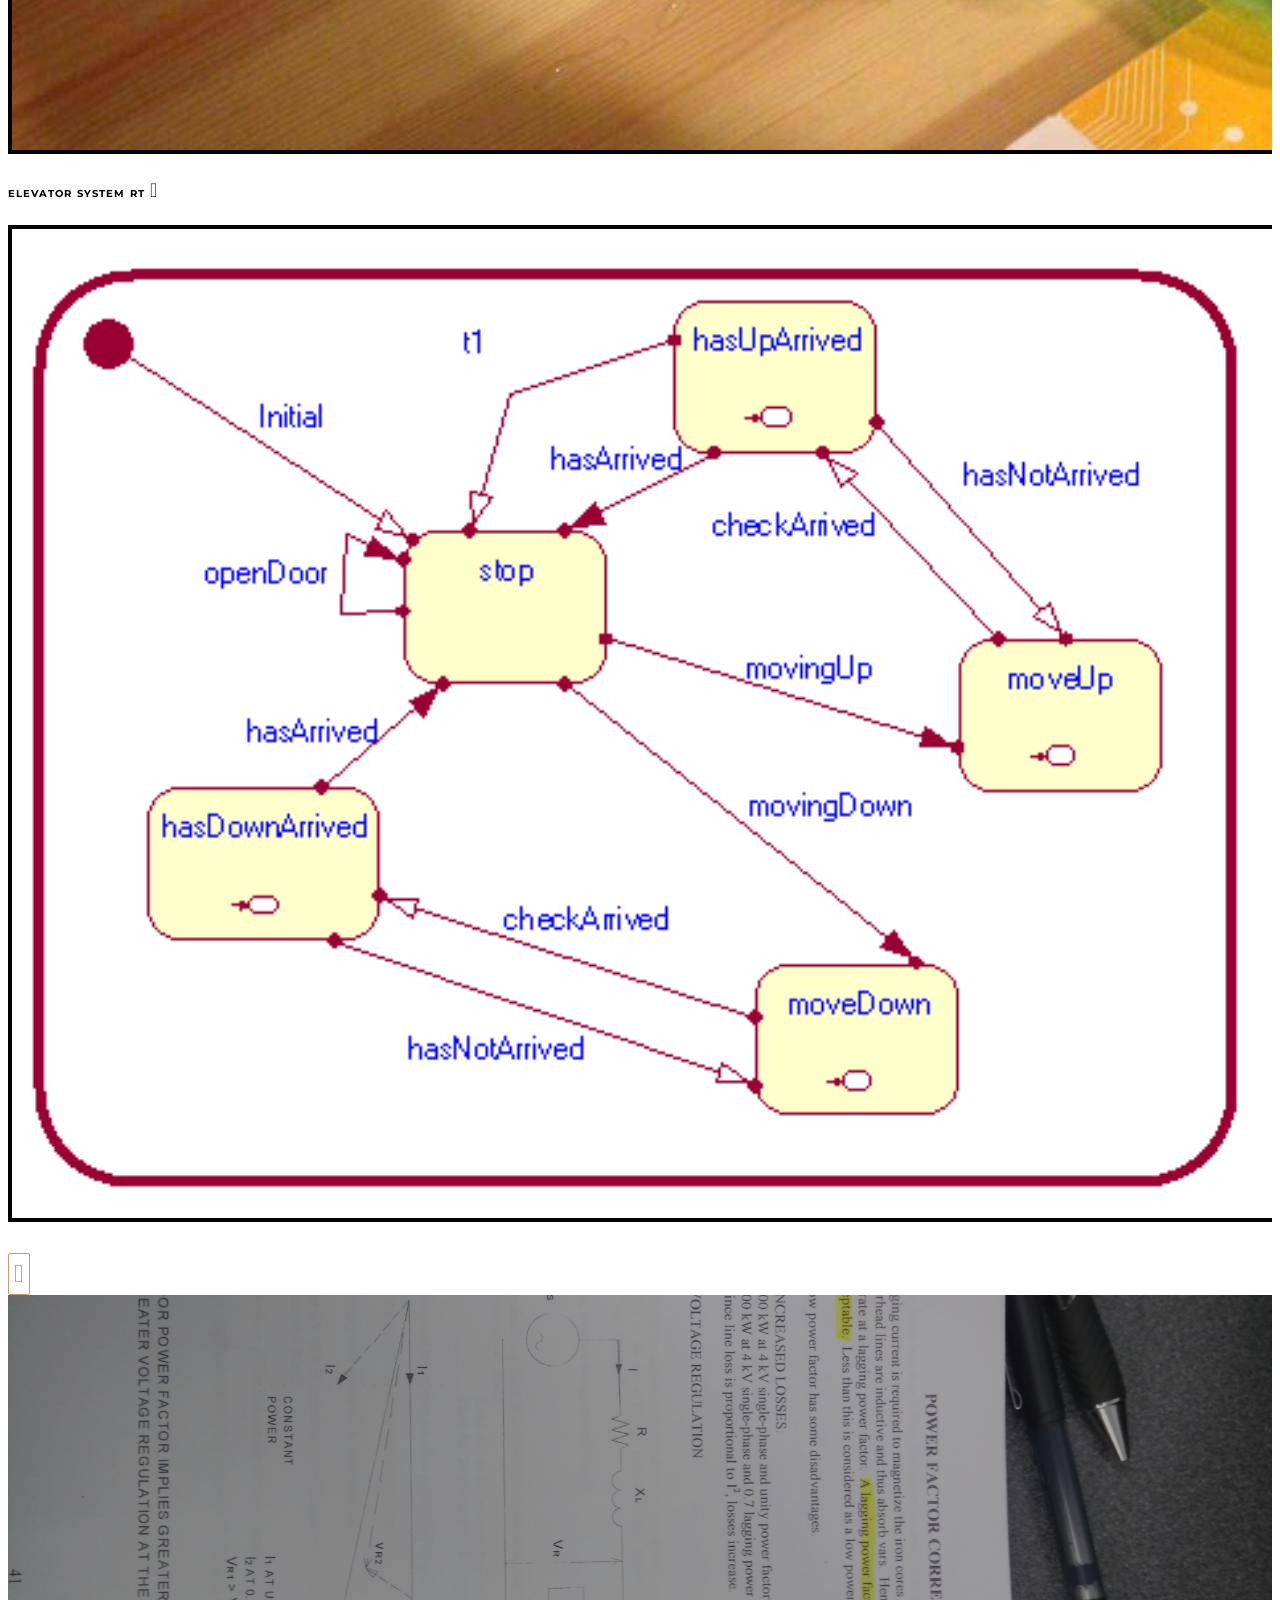
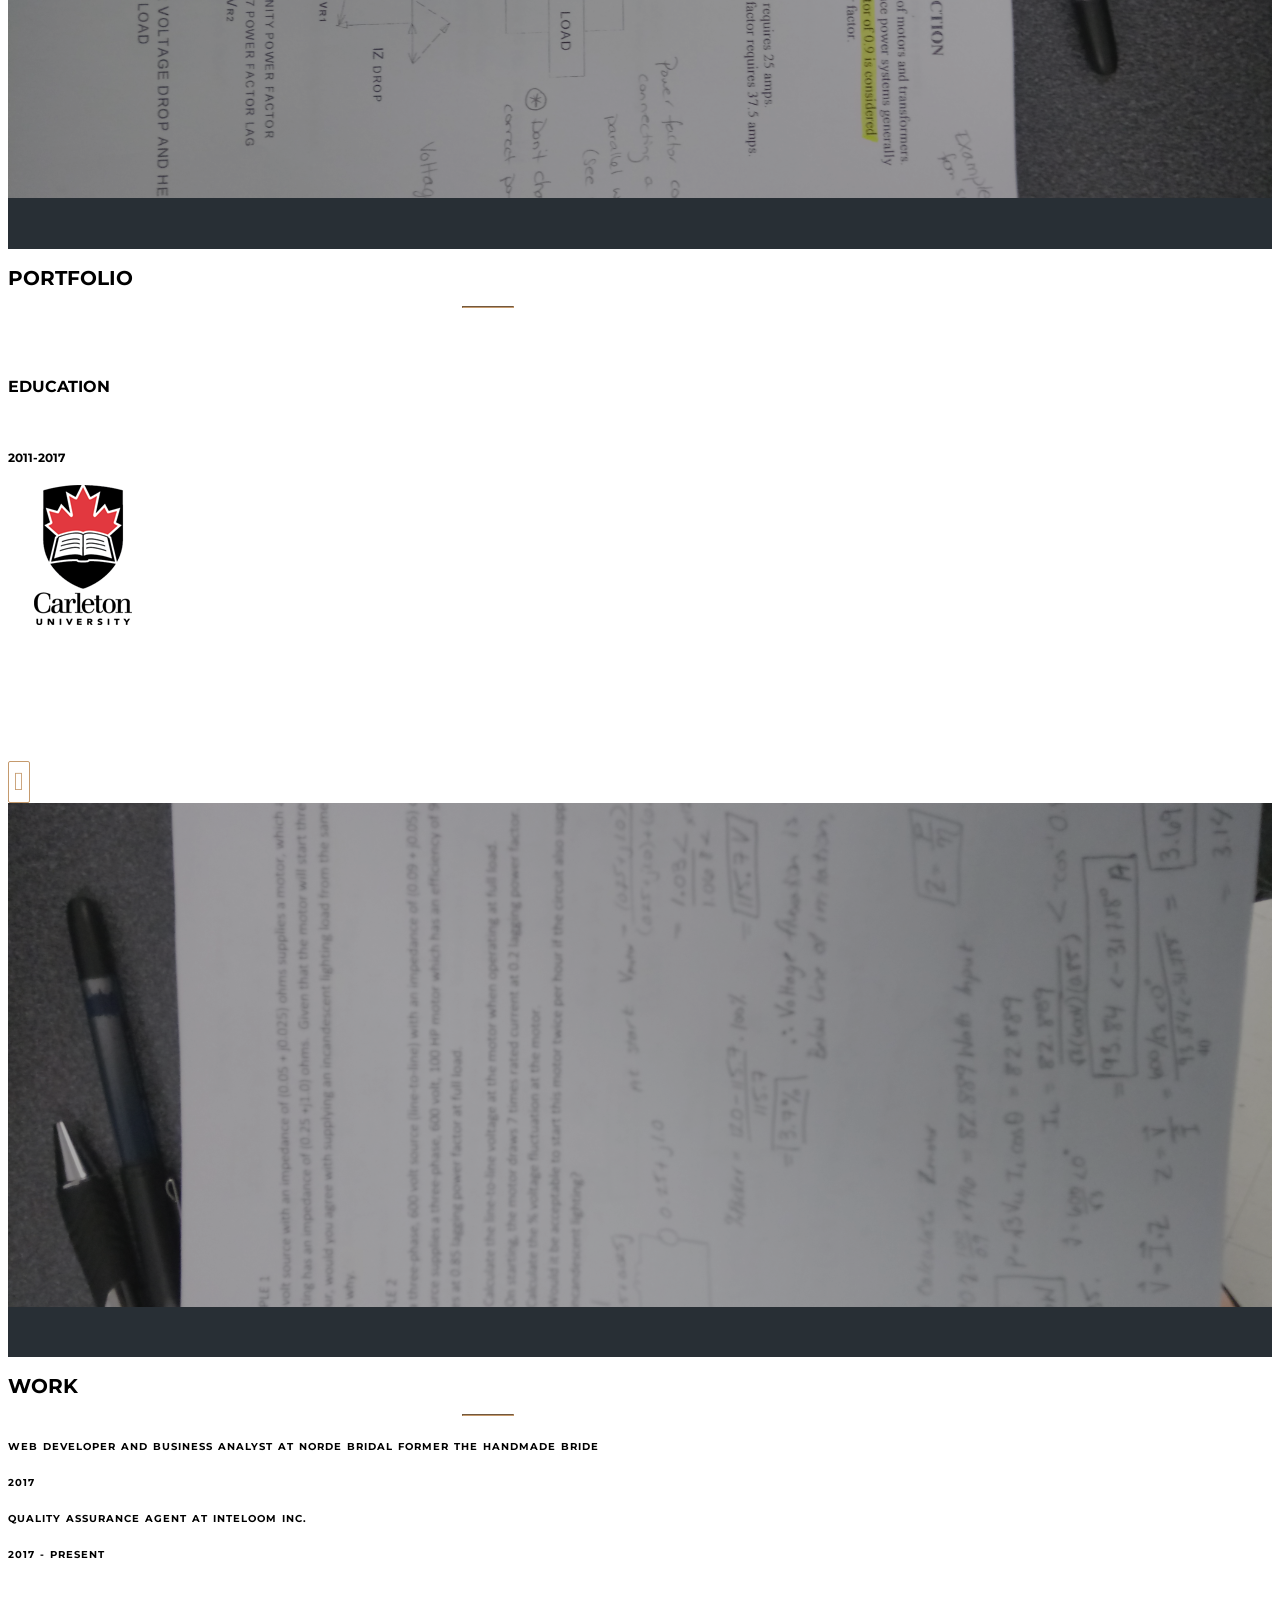
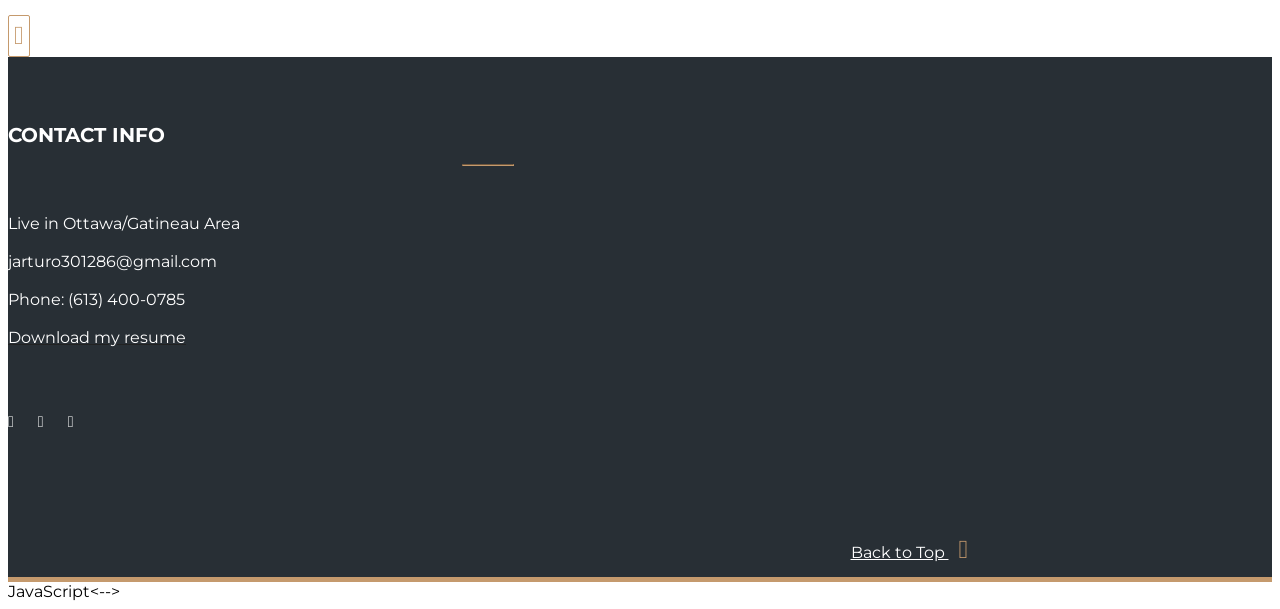
==== commit 9c1a175e: "Update index.html" ====
--- a/index.html
+++ b/index.html
@@ -4,7 +4,7 @@
     <!-- Basic Page Needs
     ================================================== -->
     <meta charset="utf-8">
-    <[if IE]><meta https-equiv="x-ua-compatible" content="IE=edge,chrome=1" /><![endif]>
+    <meta https-equiv="x-ua-compatible" content="IE=edge,chrome=1" />
     <meta name="viewport" content="width=device-width, initial-scale=1">
     <!-- <title>Arcadia Free Bootstrap Template - Home Page</title> -->
 	<title>Jose Arturo Santoyo Guilarte - Home Page</title>
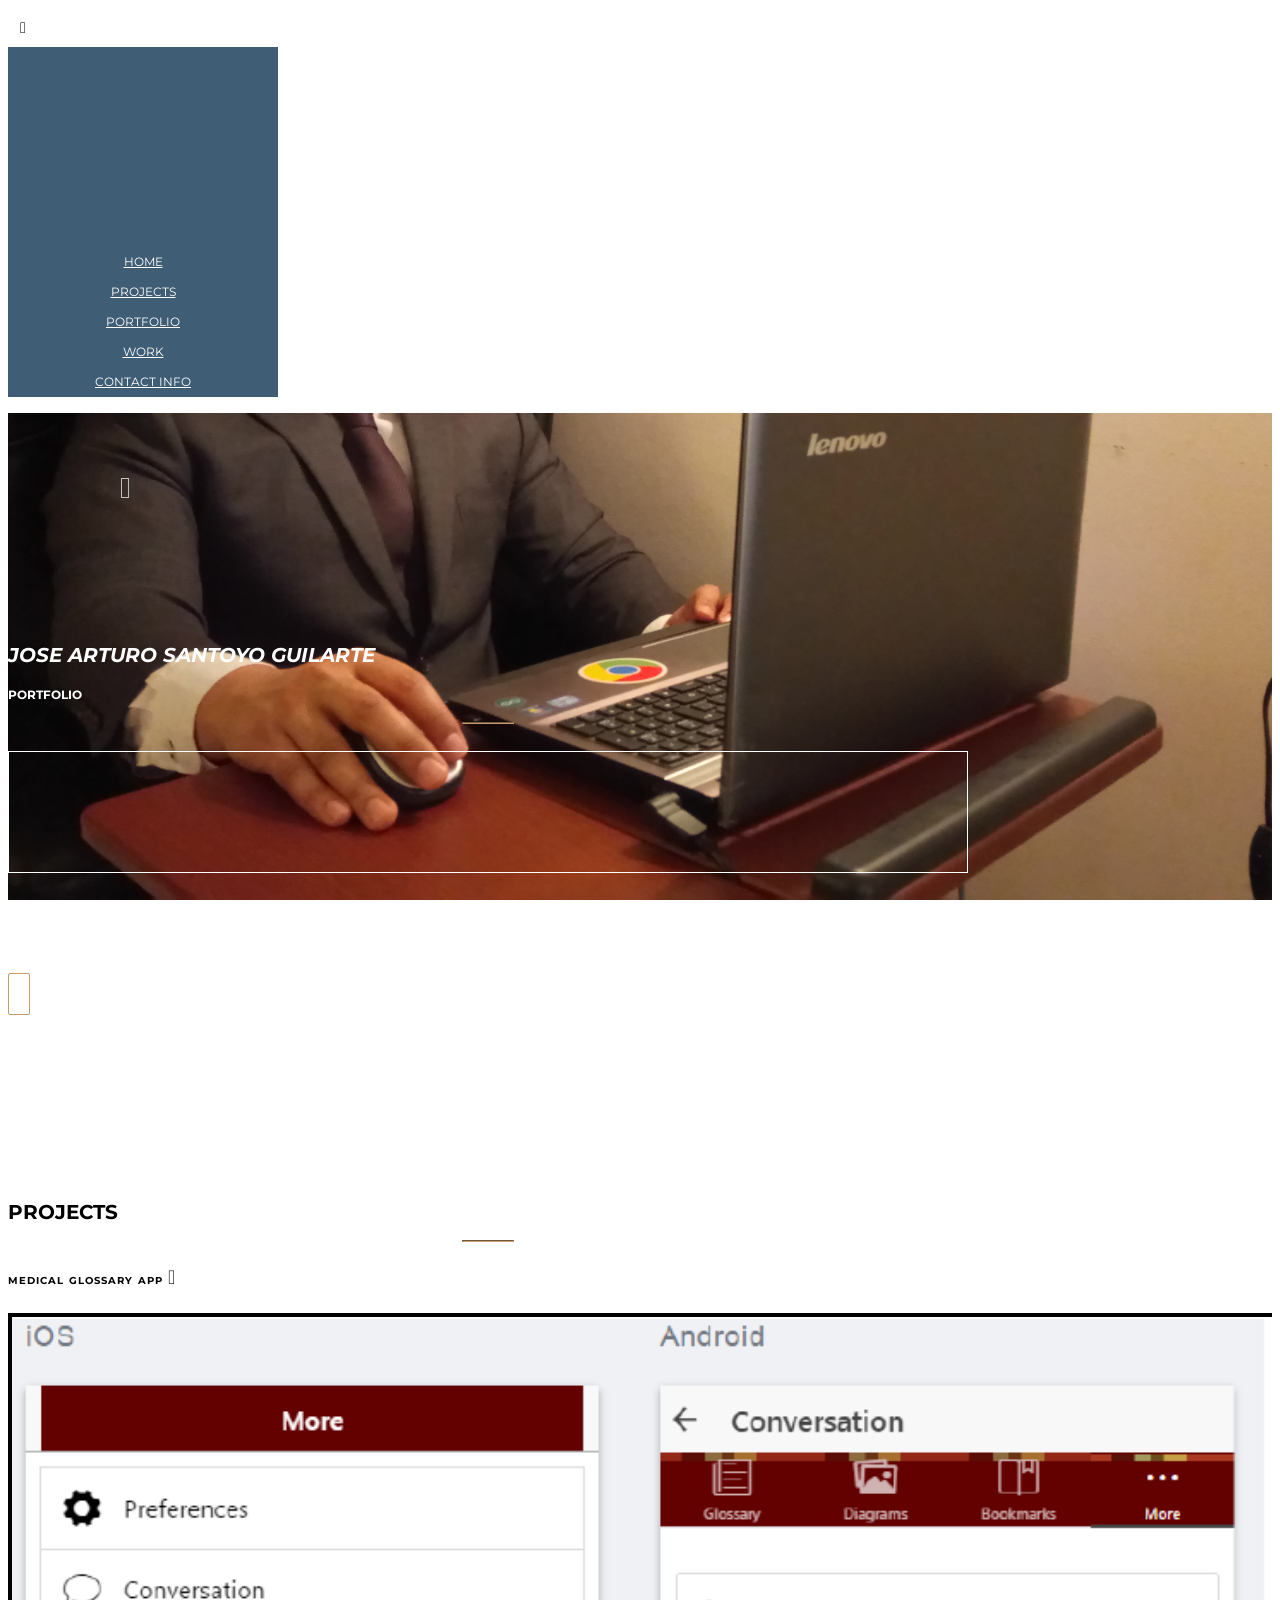
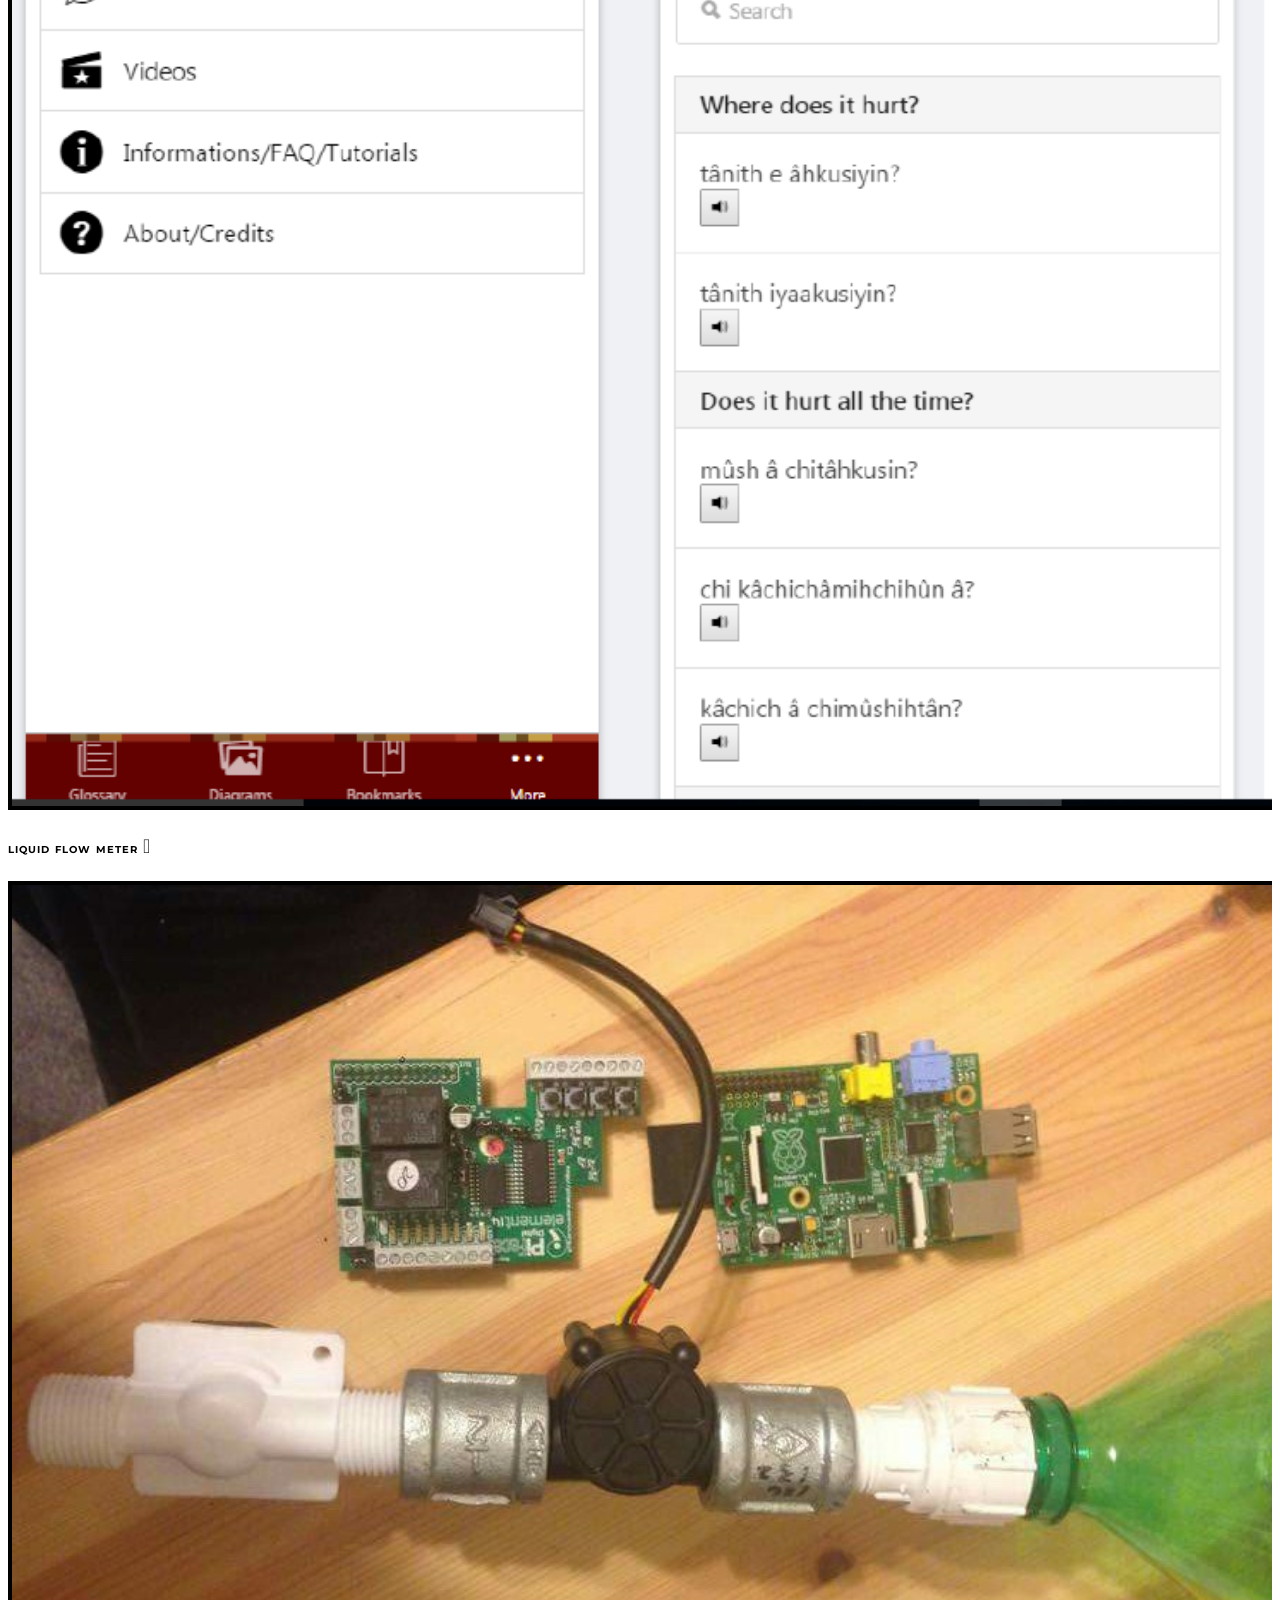
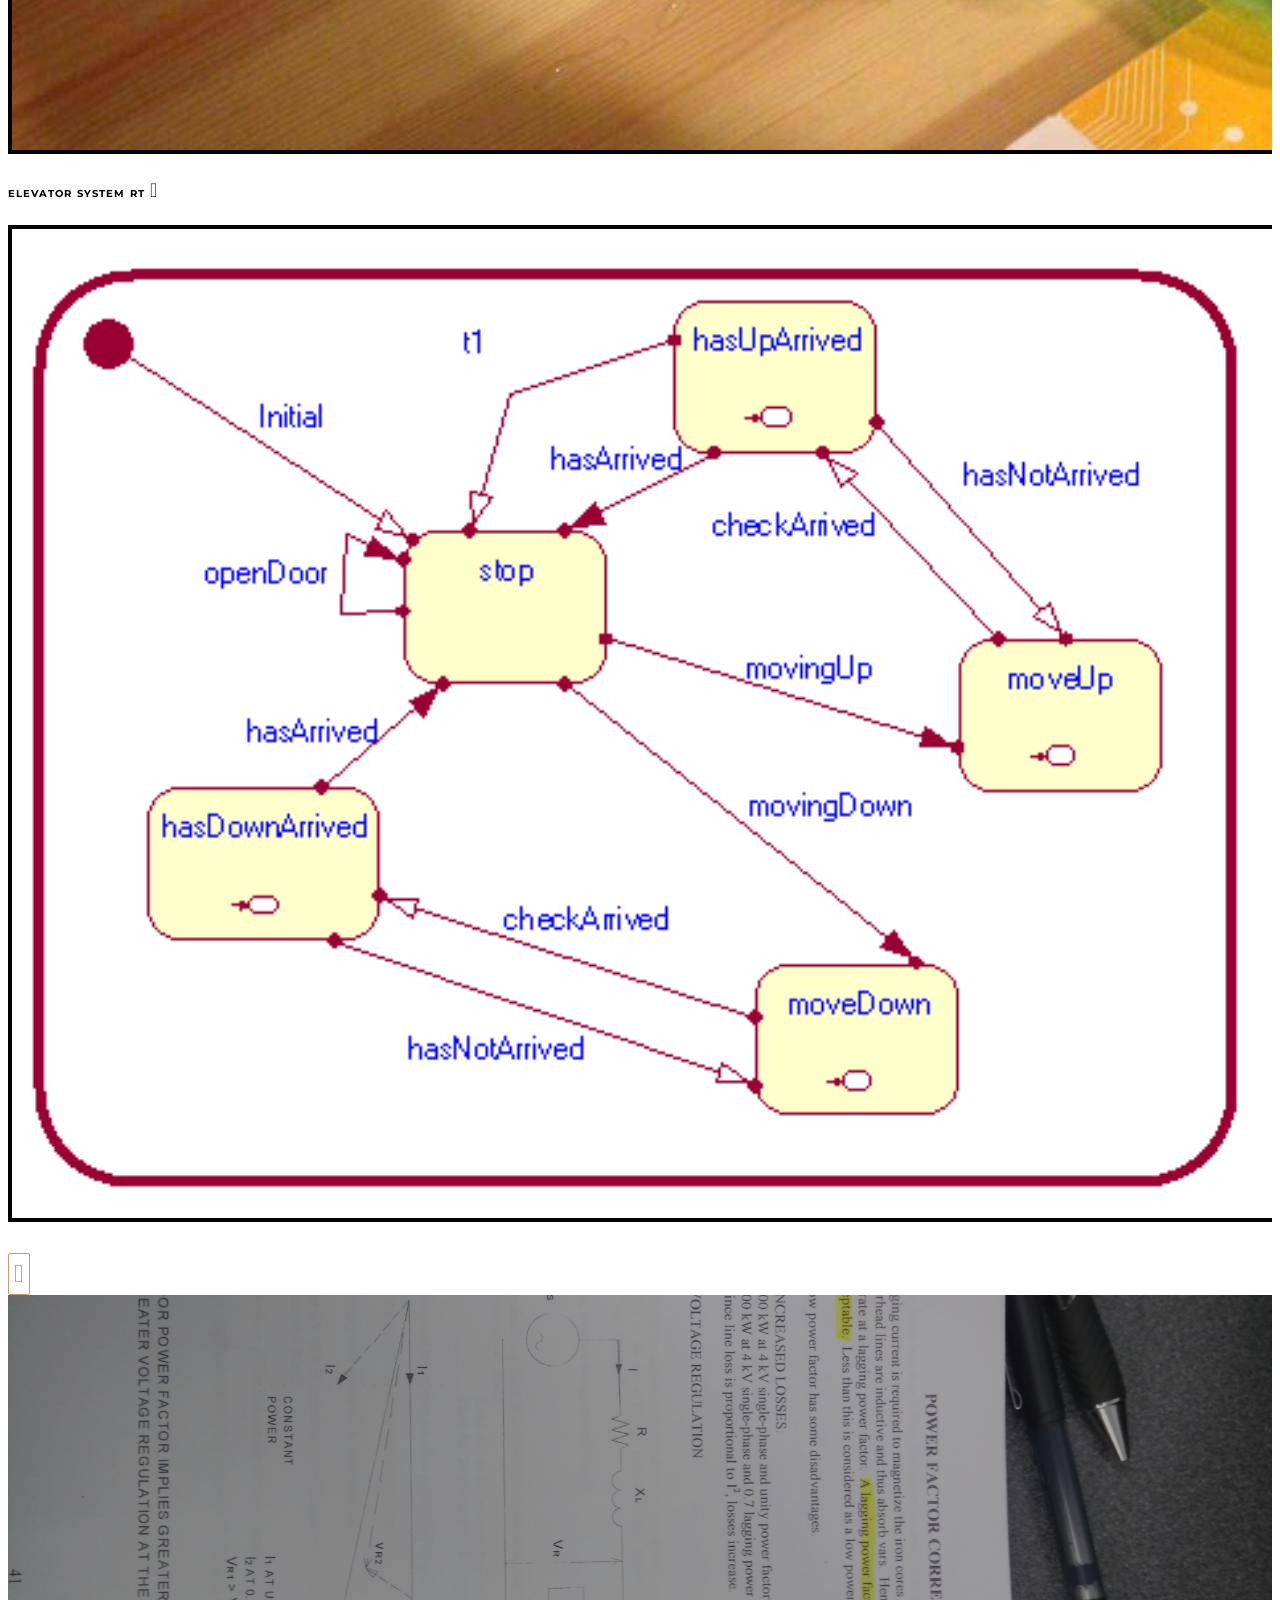
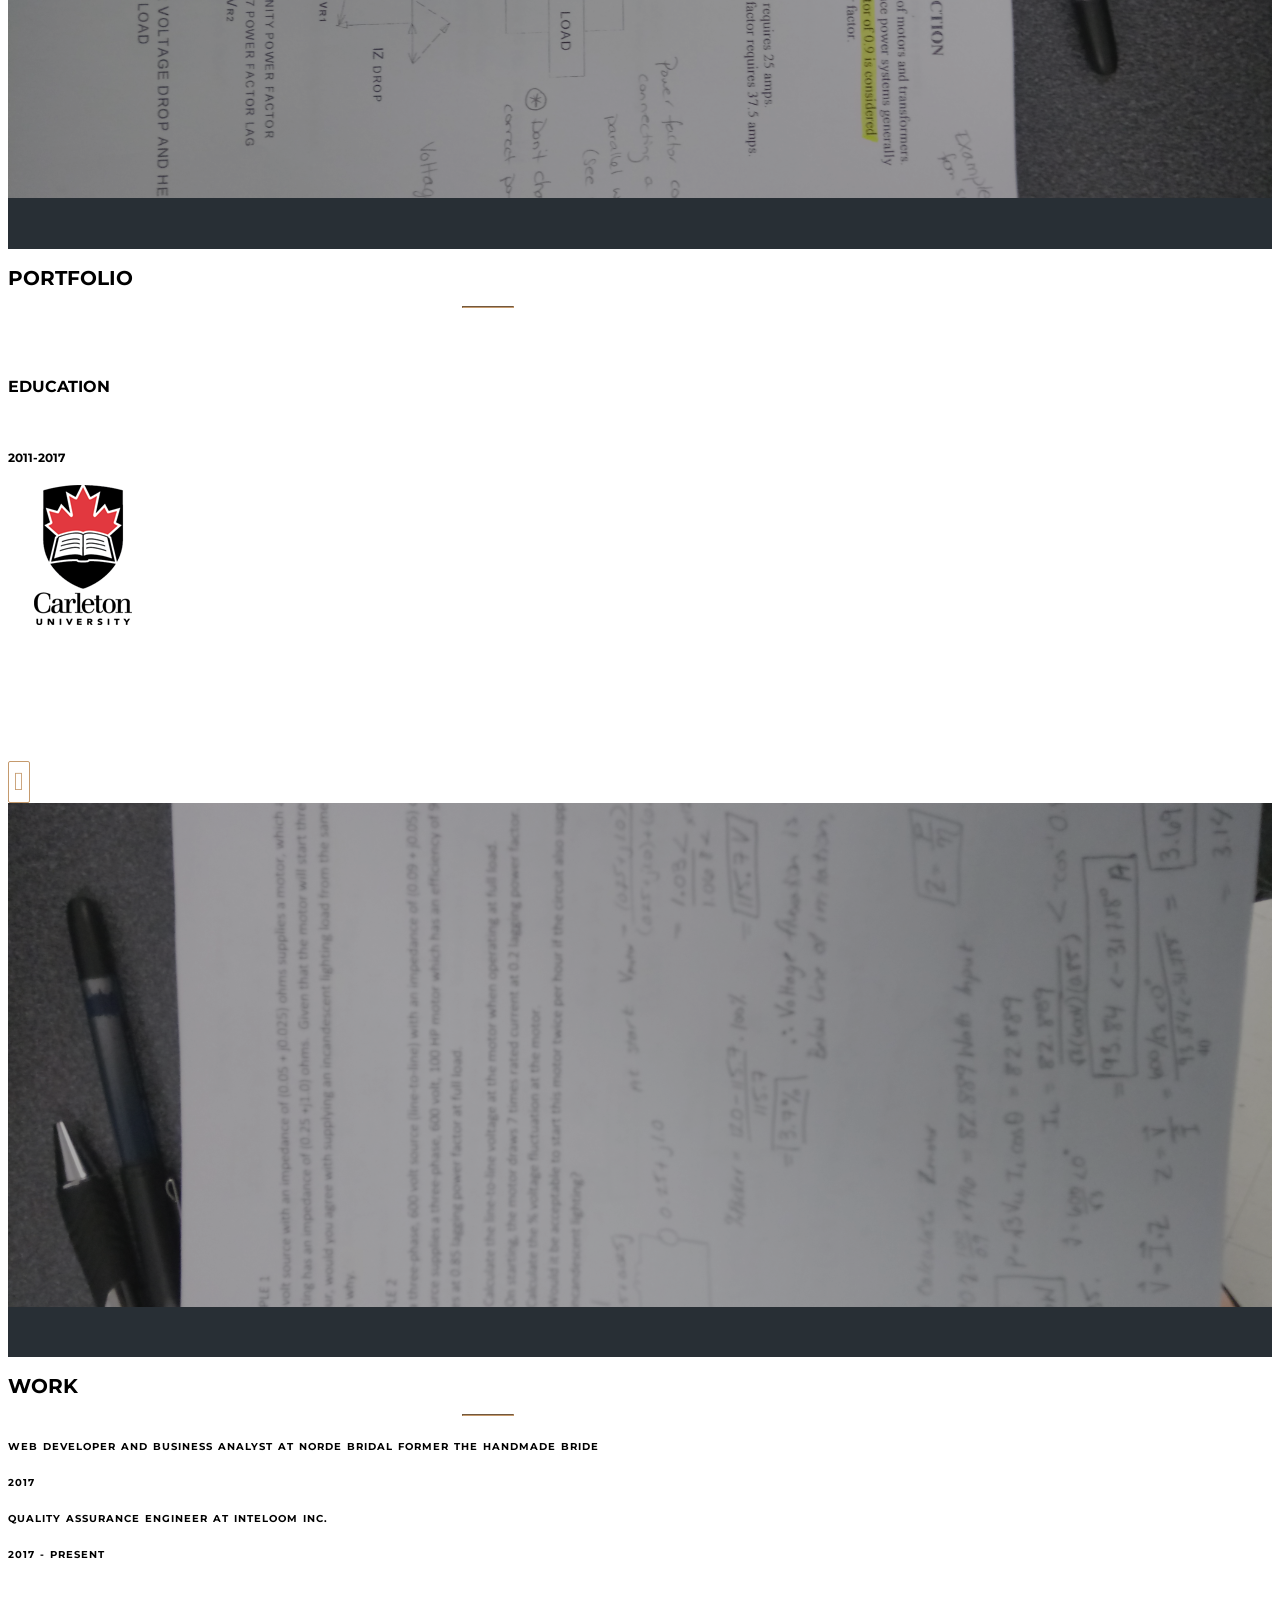
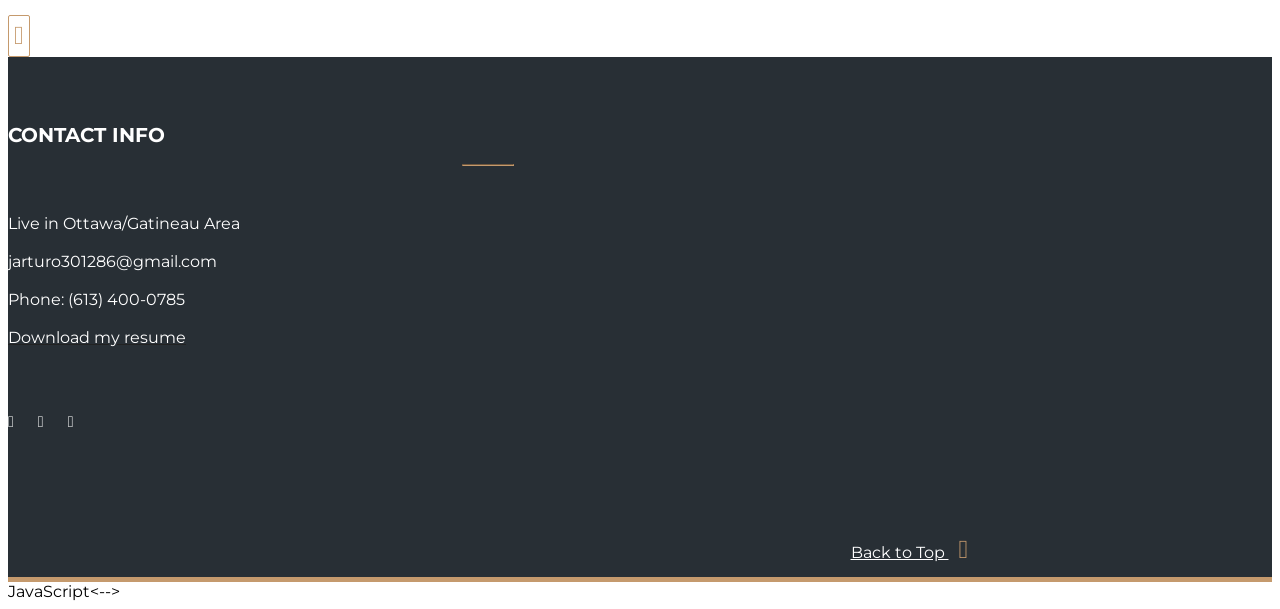
==== commit db4bb516: "Update index.html" ====
--- a/index.html
+++ b/index.html
@@ -4,7 +4,7 @@
     <!-- Basic Page Needs
     ================================================== -->
     <meta charset="utf-8">
-    <meta https-equiv="x-ua-compatible" content="IE=edge,chrome=1" />
+    <!--<meta https-equiv="x-ua-compatible" content="IE=edge,chrome=1" />-->
     <meta name="viewport" content="width=device-width, initial-scale=1">
     <!-- <title>Arcadia Free Bootstrap Template - Home Page</title> -->
 	<title>Jose Arturo Santoyo Guilarte - Home Page</title>
@@ -289,11 +289,11 @@
 								<div class="col-md-6 col-xs-6">
 									<div class="col-xs-12"><h6> Web Developer and Business Analyst at <strong> Norde Bridal</strong> former The Handmade Bride</h6></div>
 									<div class="col-xs-12"><h6>2017</h6></div>
-									<div class="col-xs-12"><h6> Quality Assurance Agent at <strong> Inteloom Inc.</strong></h6></div>
+									<div class="col-xs-12"><h6> Quality Assurance Engineer at <strong> Inteloom Inc.</strong></h6></div>
 									<div class="col-xs-12"><h6>2017 - Present</h6></div>
 								</div>
 								<!--<div class="col-md-6 col-xs-6">
-									<div class="col-xs-12"><h6> Quality Assurance Agent at Inteloom Inc.</h6></div>
+									<div class="col-xs-12"><h6> Quality Assurance Engineer at Inteloom Inc.</h6></div>
 									<div class="col-xs-12"><h6>2017</h6></div>
 								</div>-->
 								
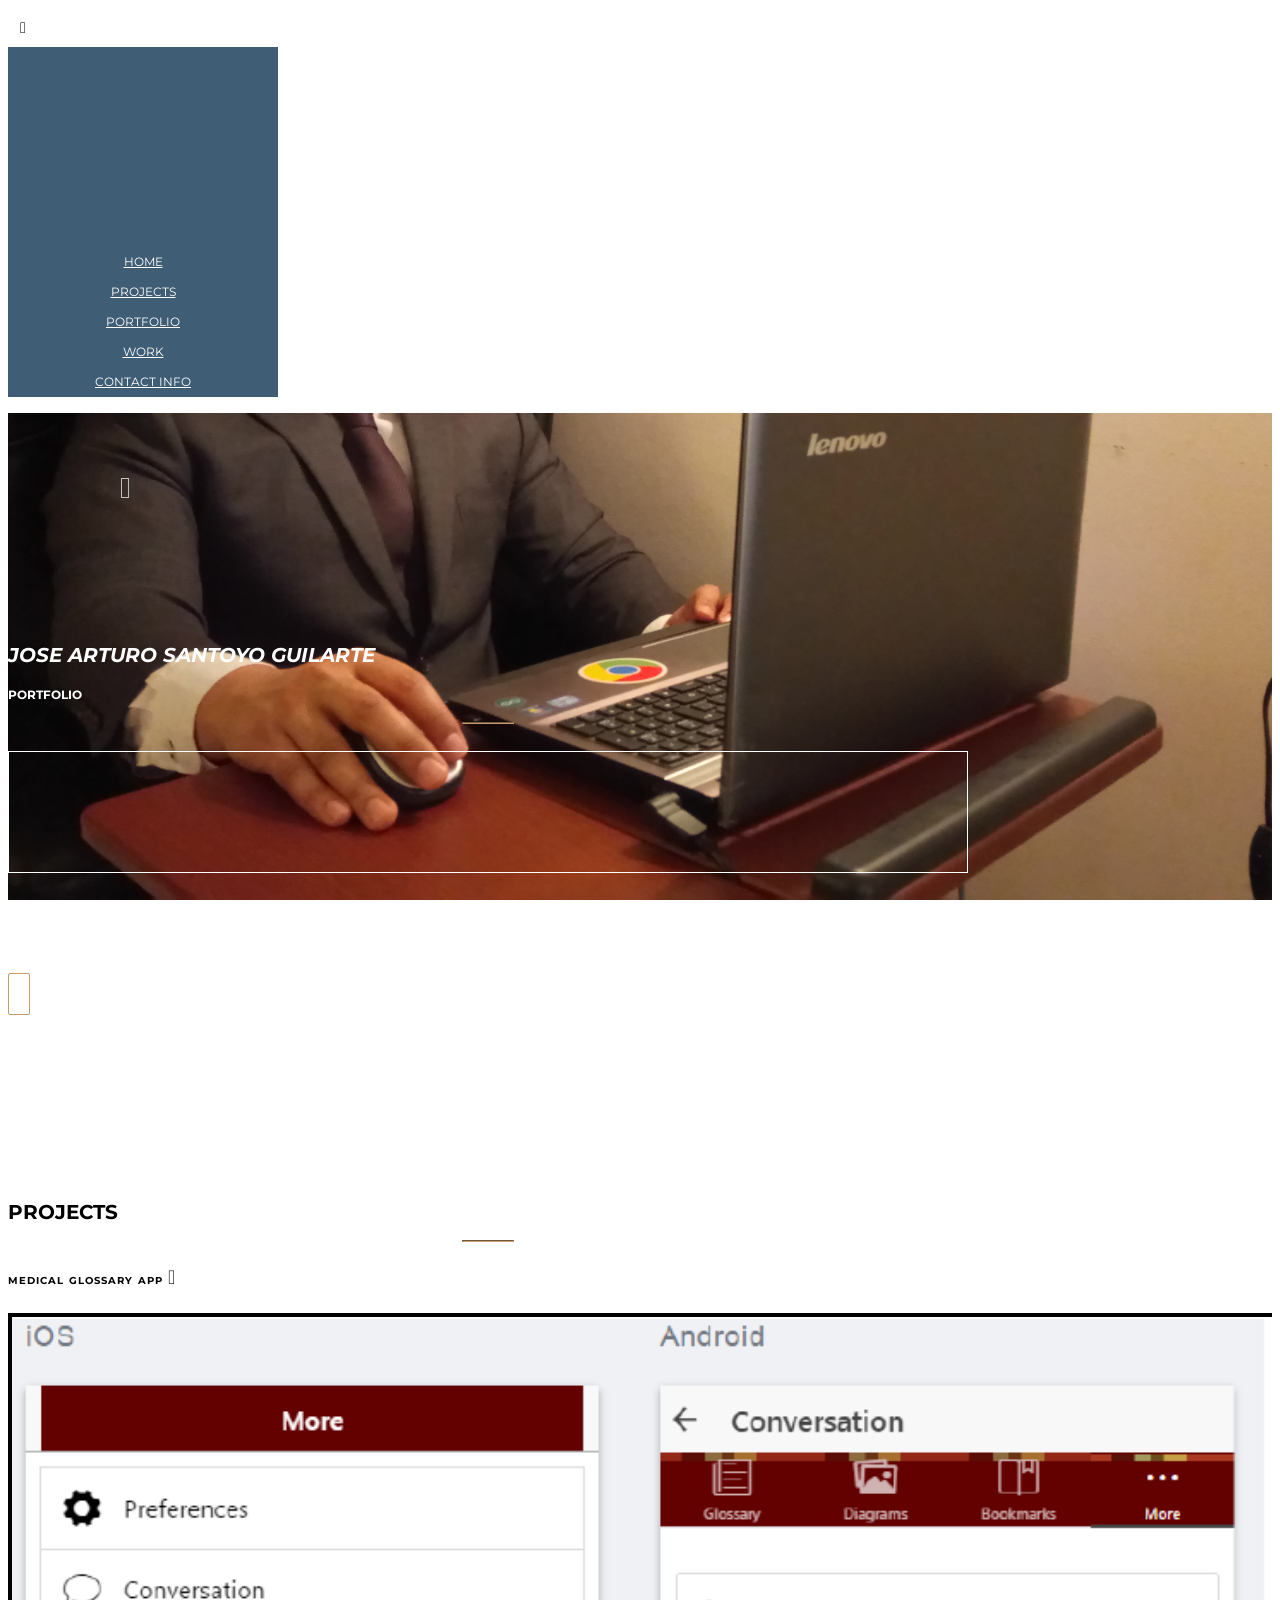
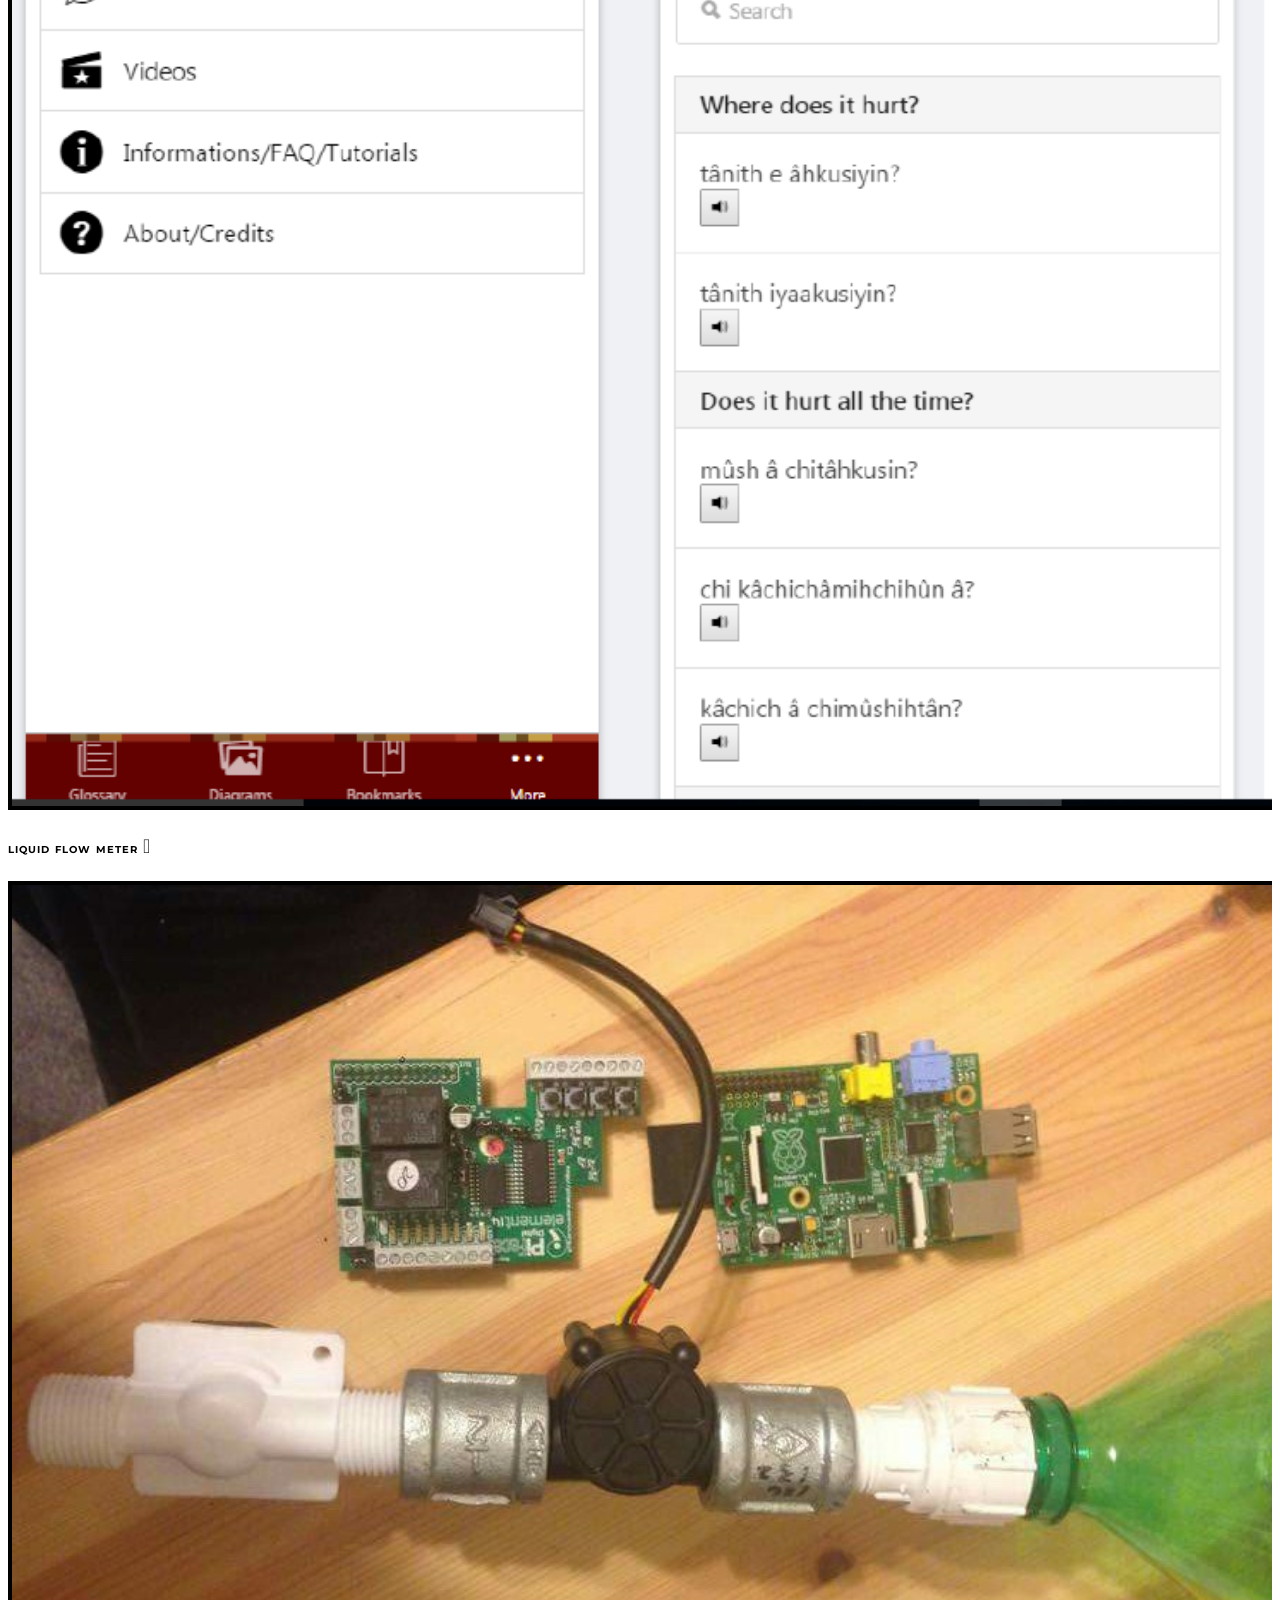
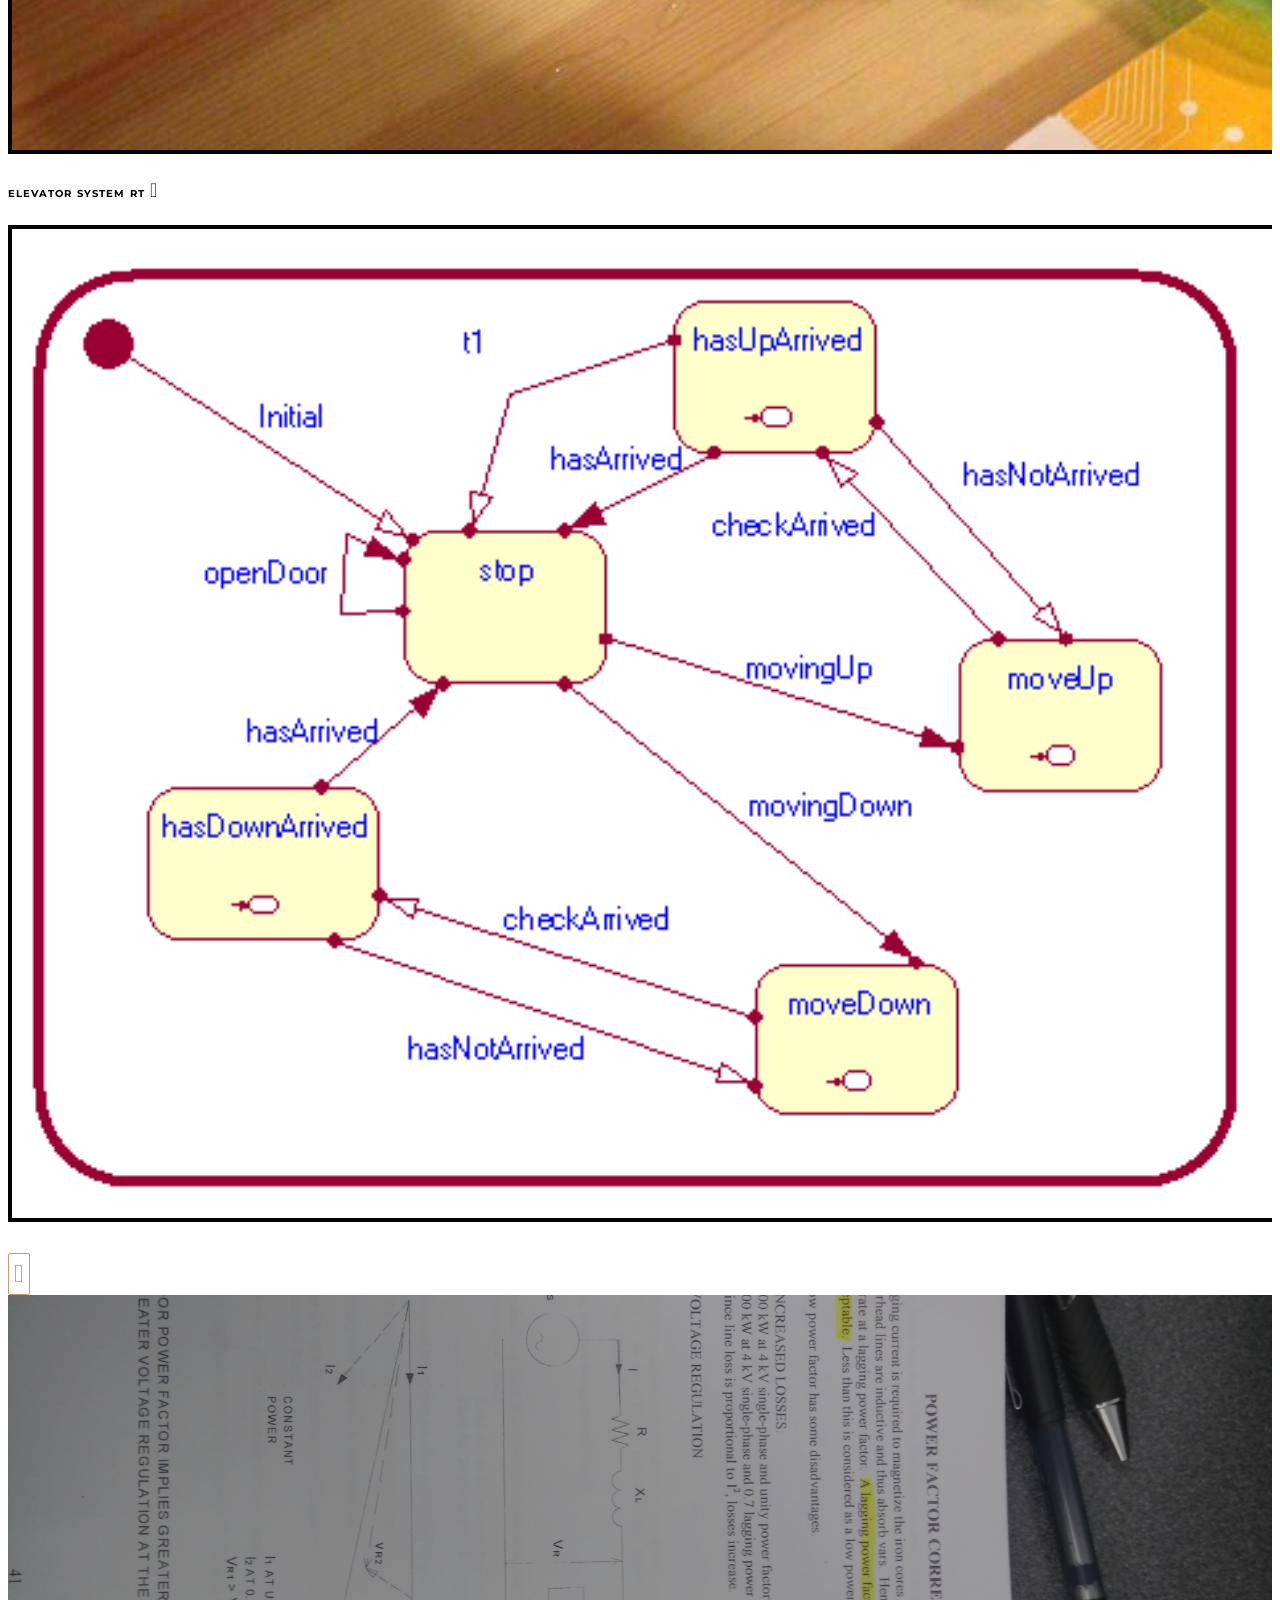
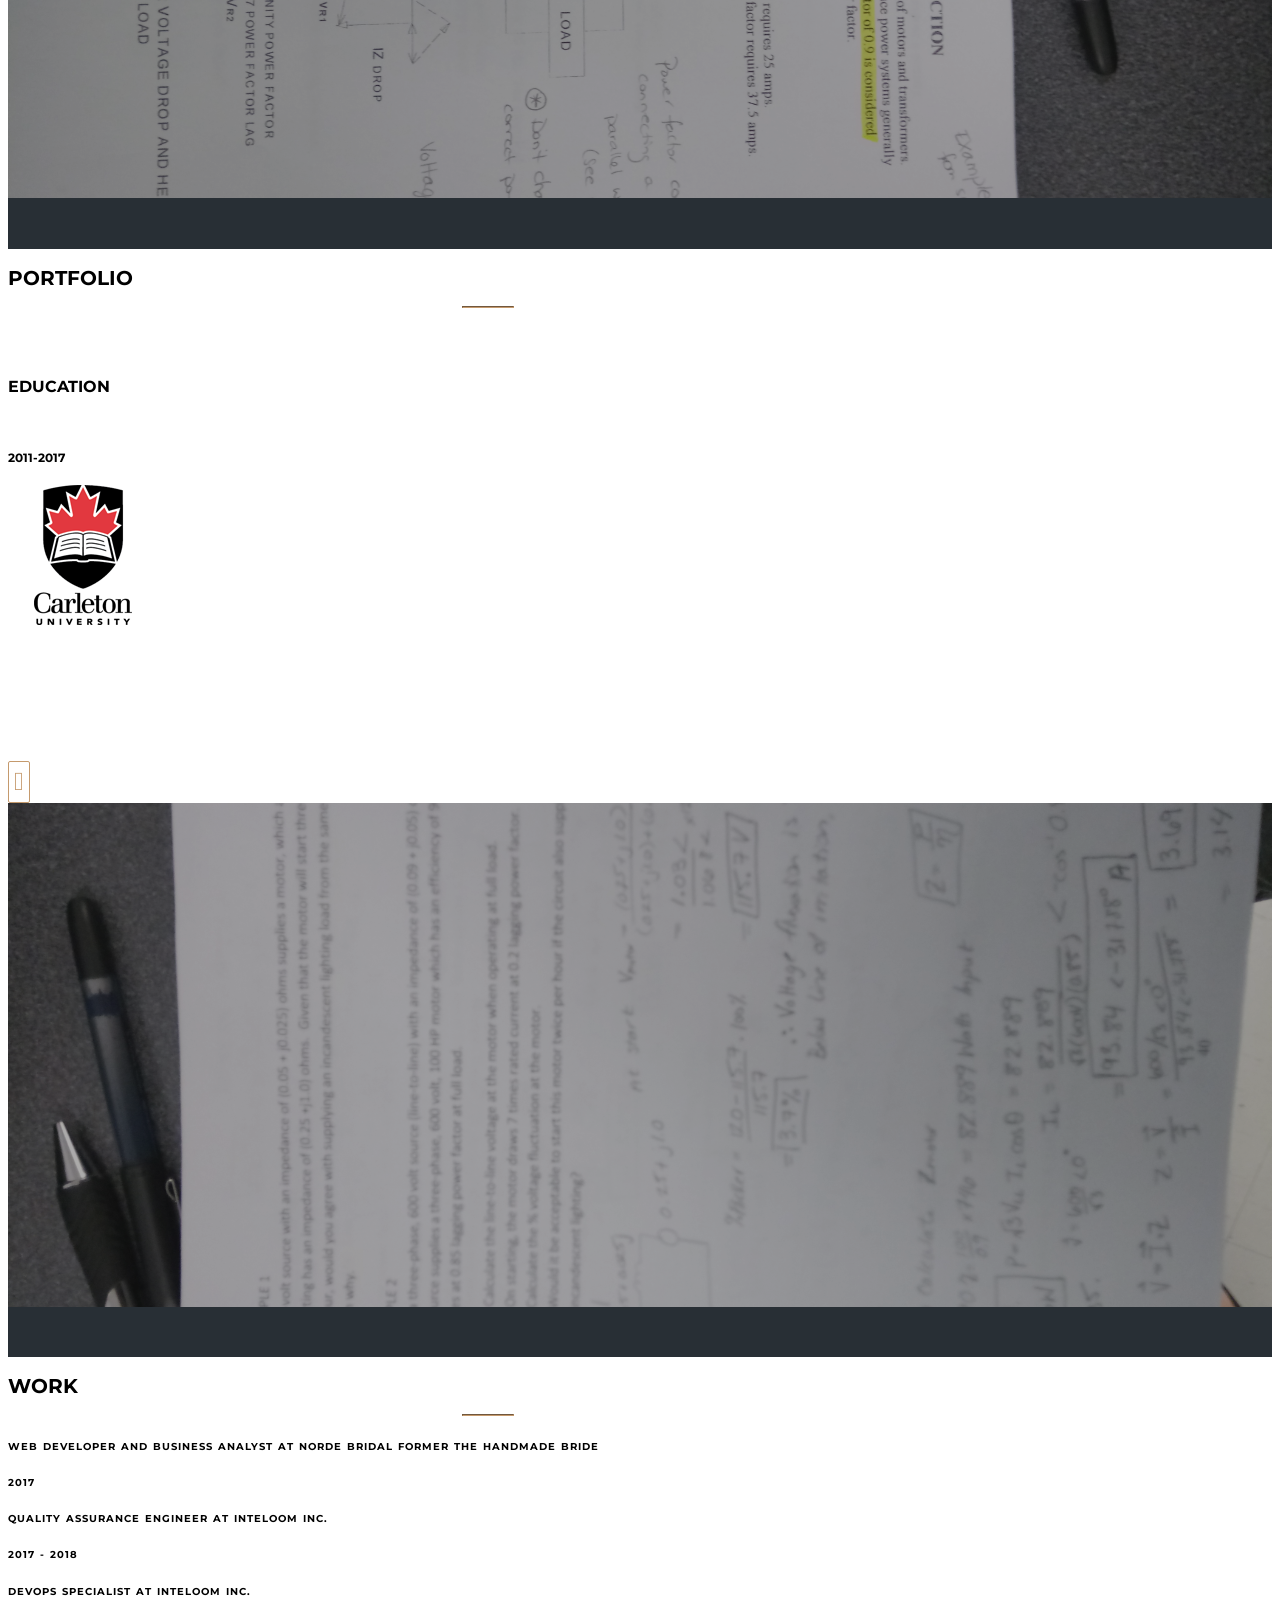
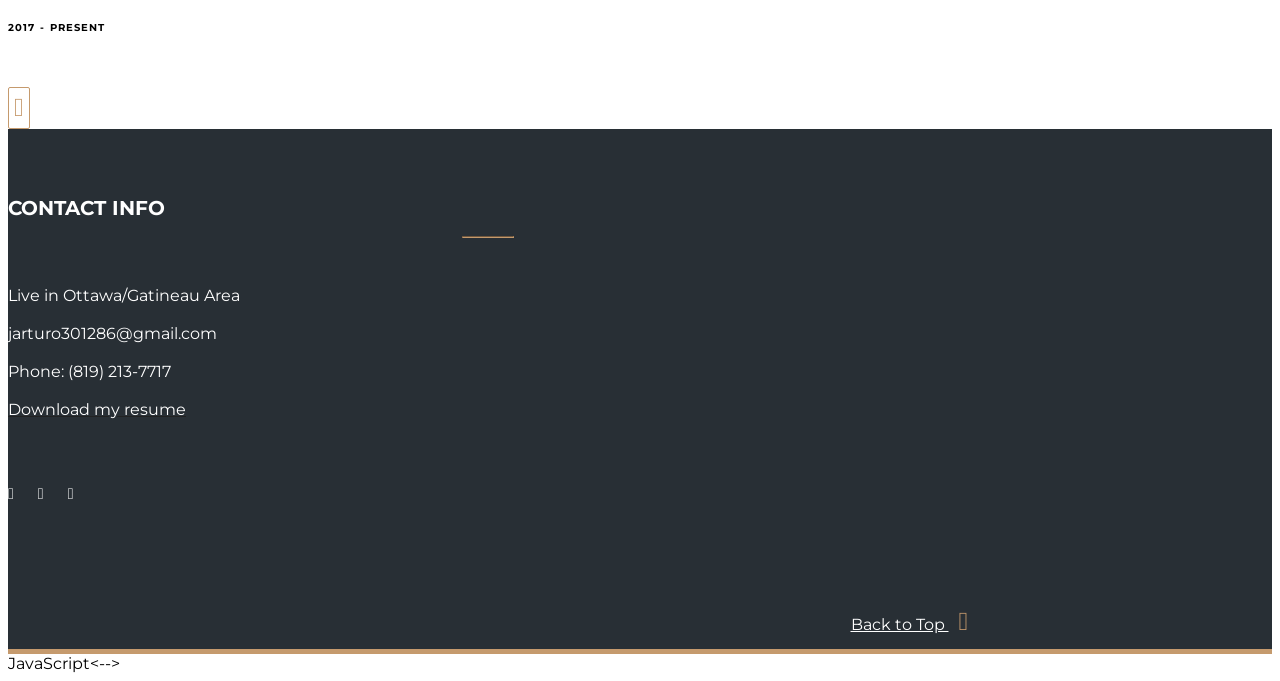
==== commit 452d3b2b: "Update index.html" ====
--- a/index.html
+++ b/index.html
@@ -290,6 +290,8 @@
 									<div class="col-xs-12"><h6> Web Developer and Business Analyst at <strong> Norde Bridal</strong> former The Handmade Bride</h6></div>
 									<div class="col-xs-12"><h6>2017</h6></div>
 									<div class="col-xs-12"><h6> Quality Assurance Engineer at <strong> Inteloom Inc.</strong></h6></div>
+									<div class="col-xs-12"><h6>2017 - 2018</h6></div>
+									<div class="col-xs-12"><h6> DevOps Specialist at <strong> Inteloom Inc.</strong></h6></div>
 									<div class="col-xs-12"><h6>2017 - Present</h6></div>
 								</div>
 								<!--<div class="col-md-6 col-xs-6">
@@ -344,7 +346,7 @@
 							</div><br>	
 							
 							<div class="glyphicon glyphicon-phone-alt">
-								Phone: (613) 400-0785
+								Phone: (819) 213-7717
 							</div><br>
 							
 							<div>
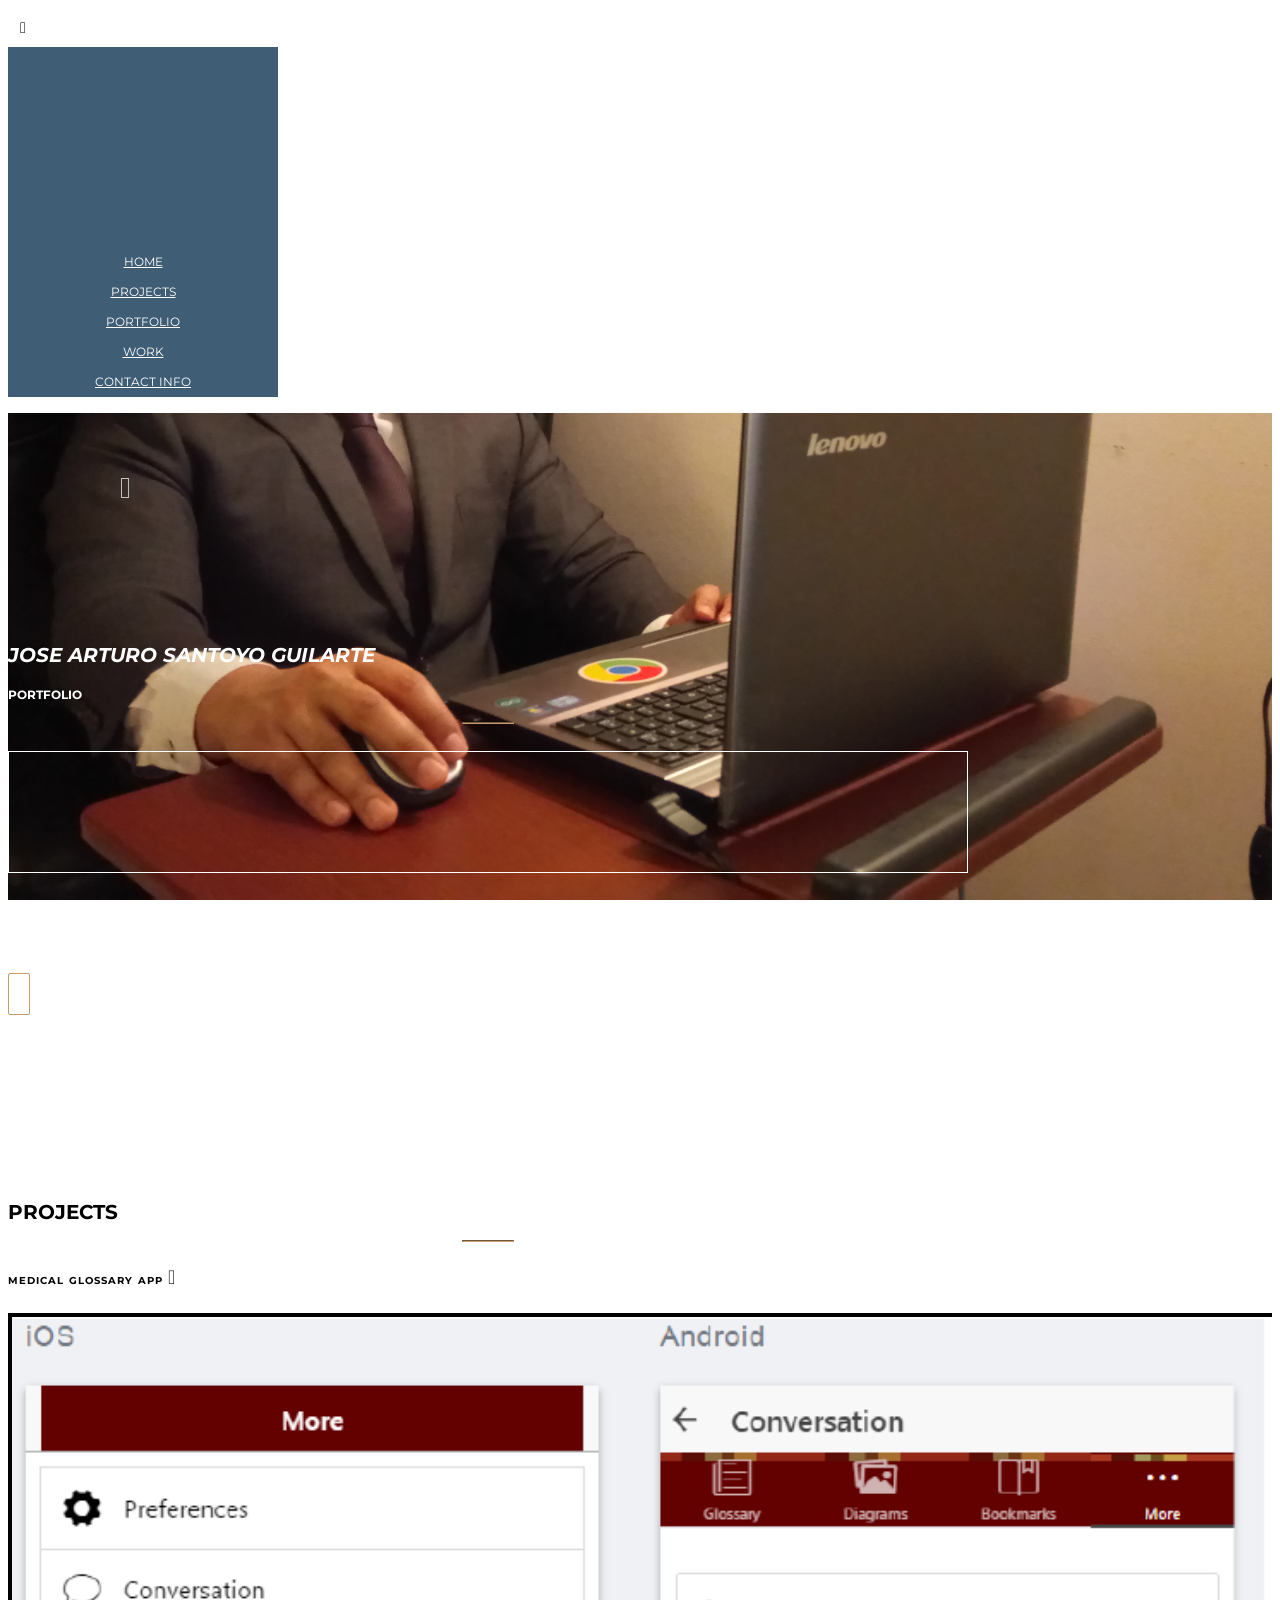
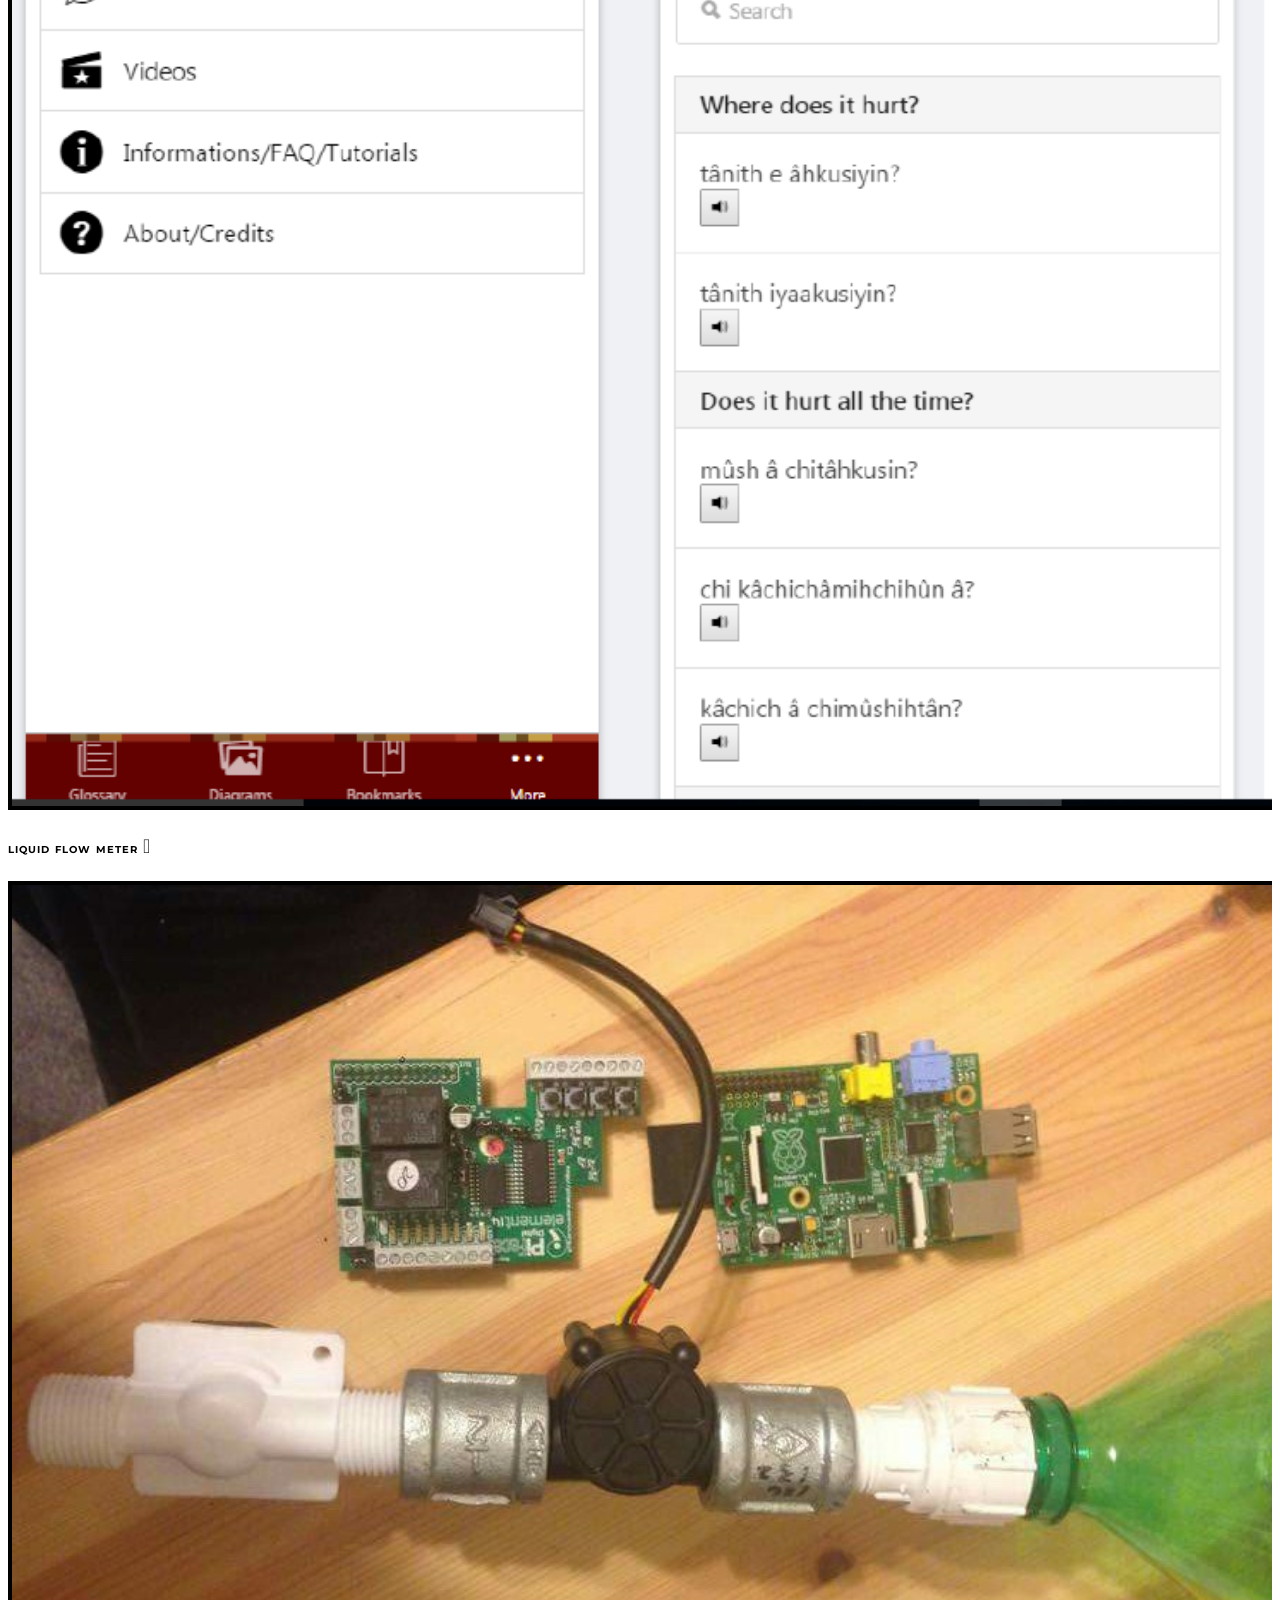
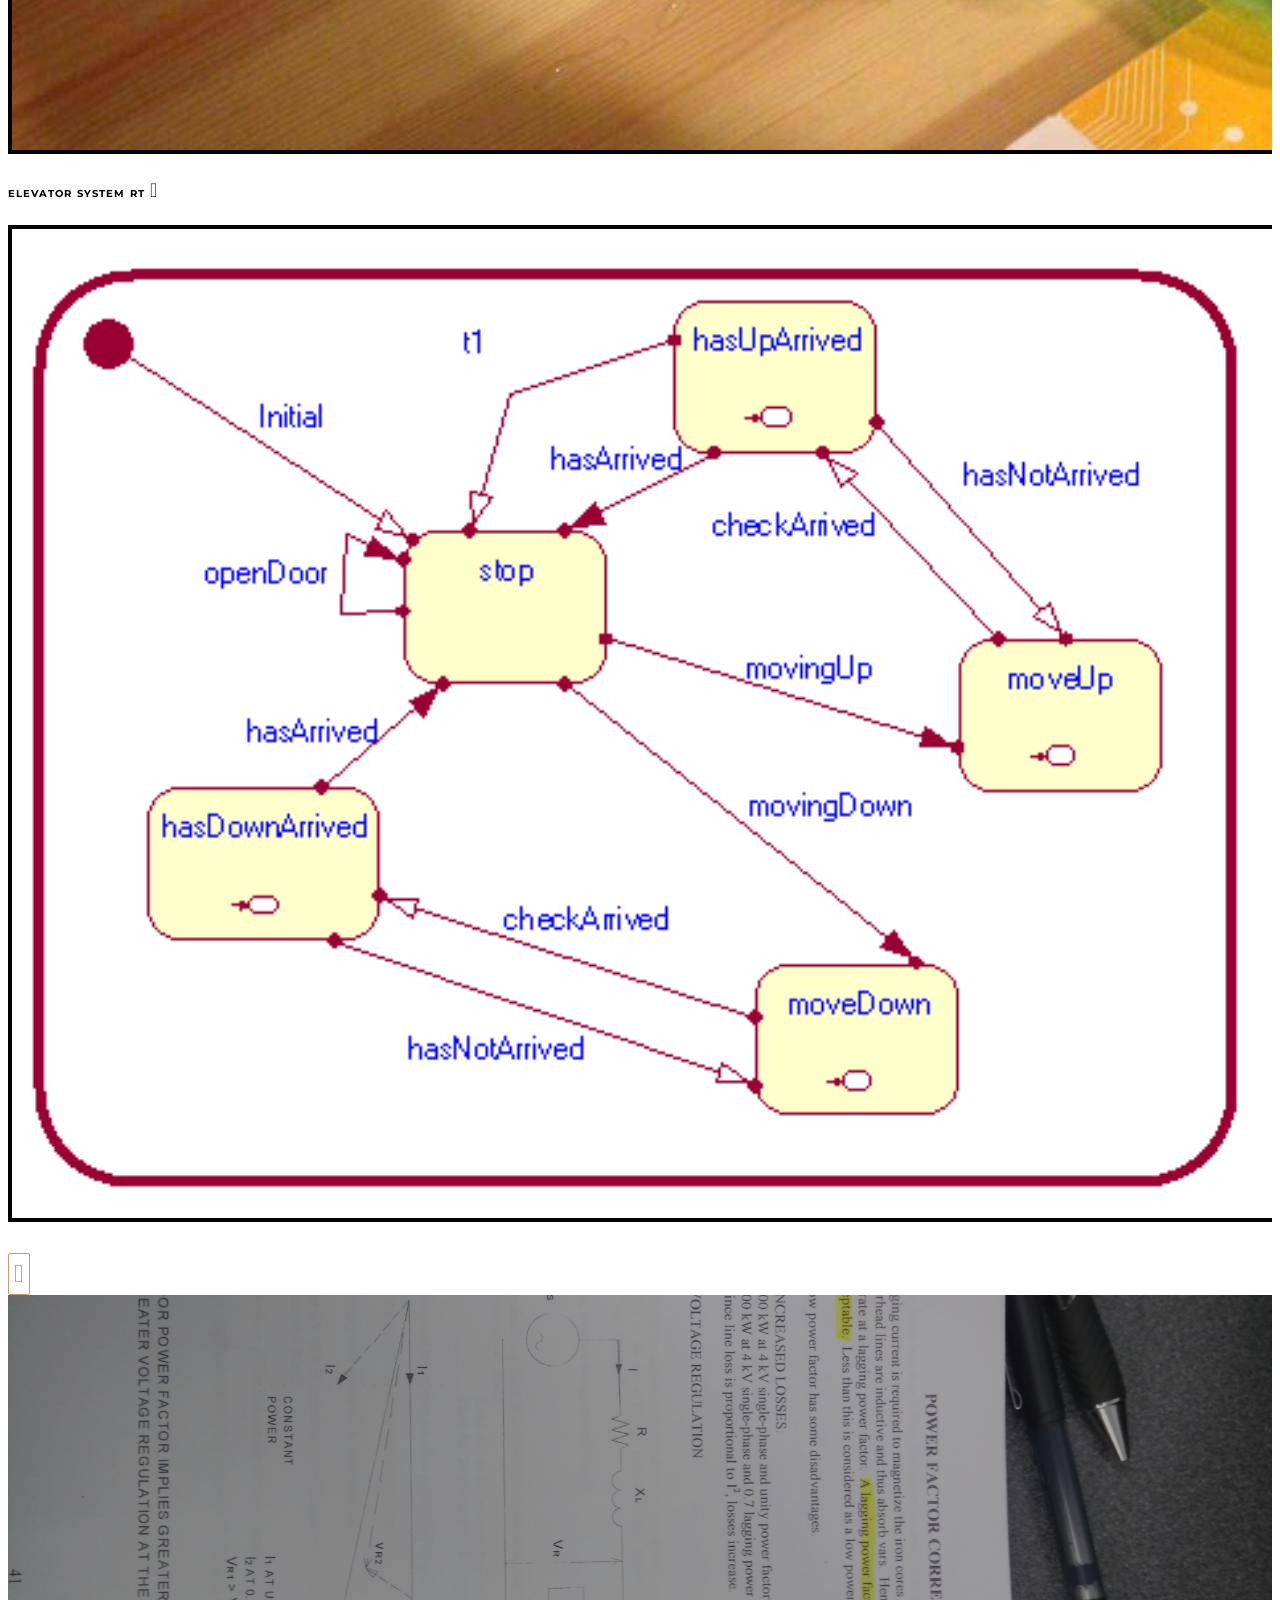
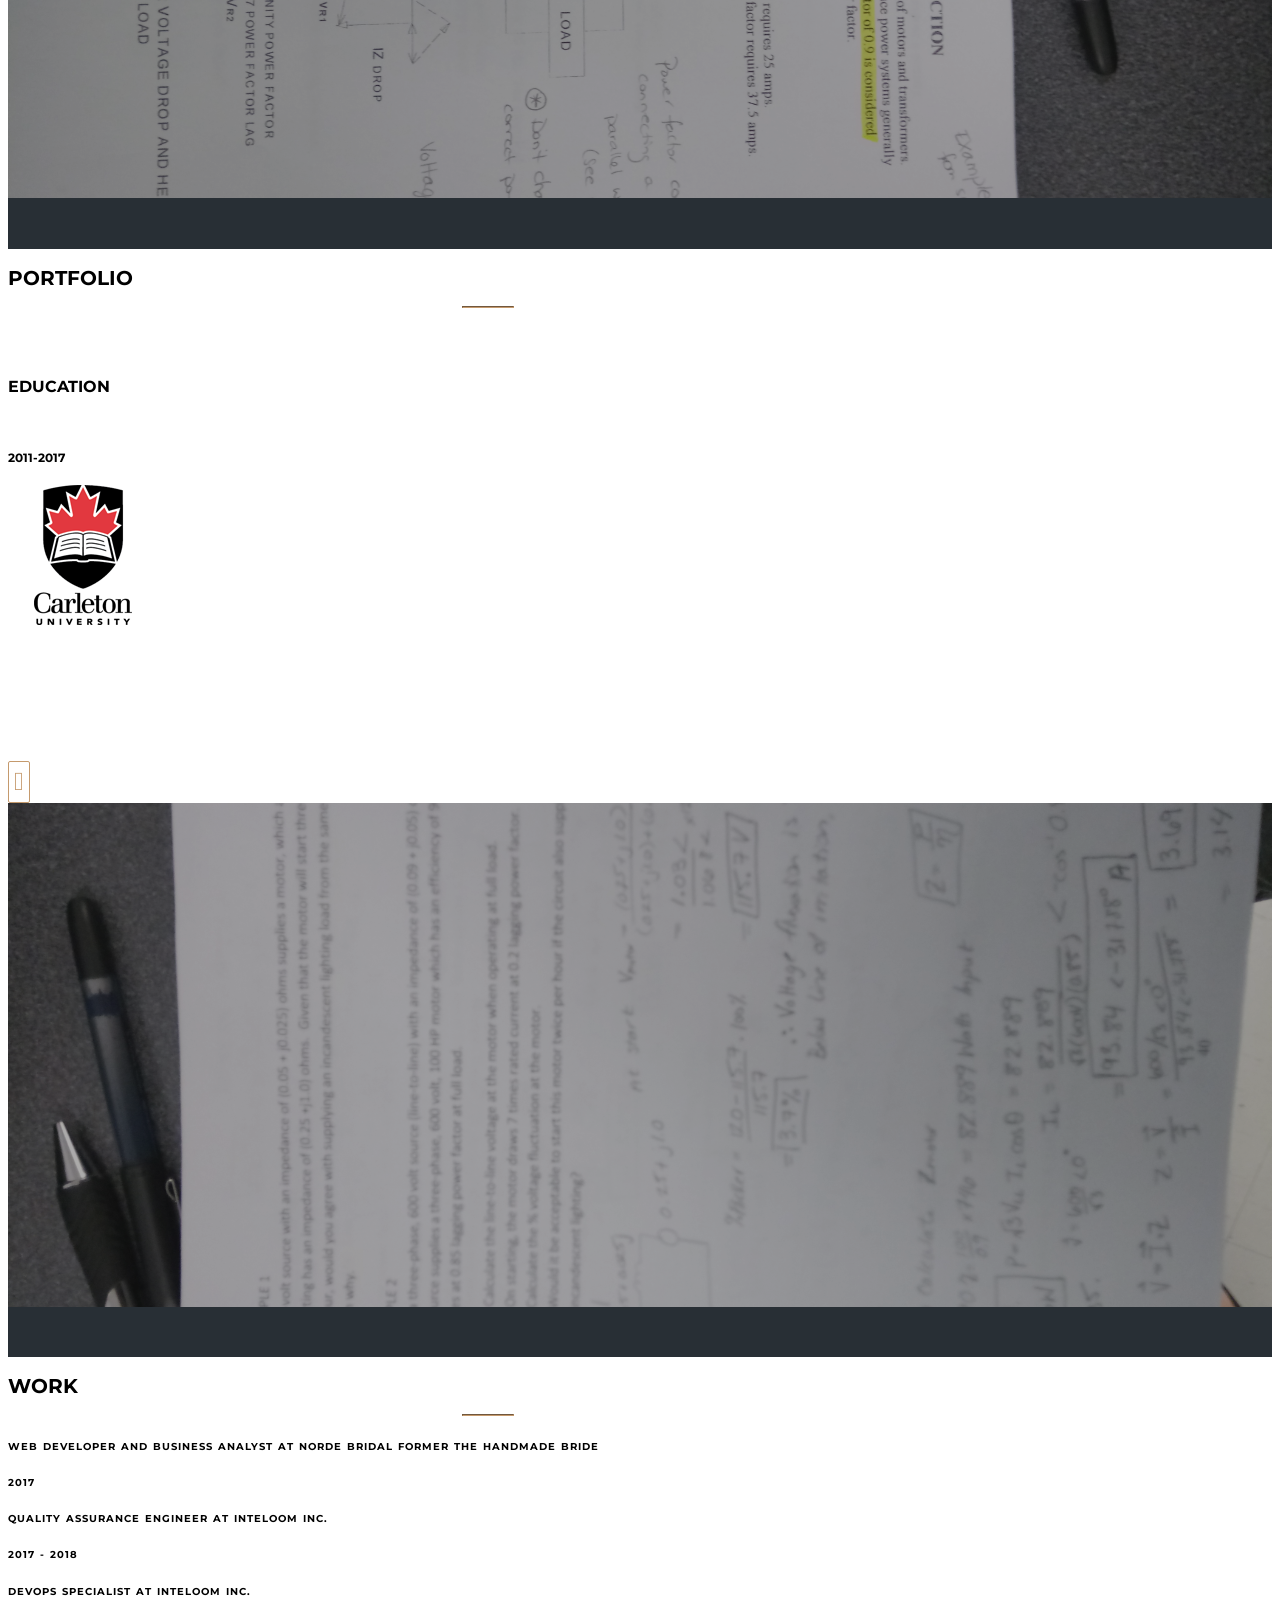
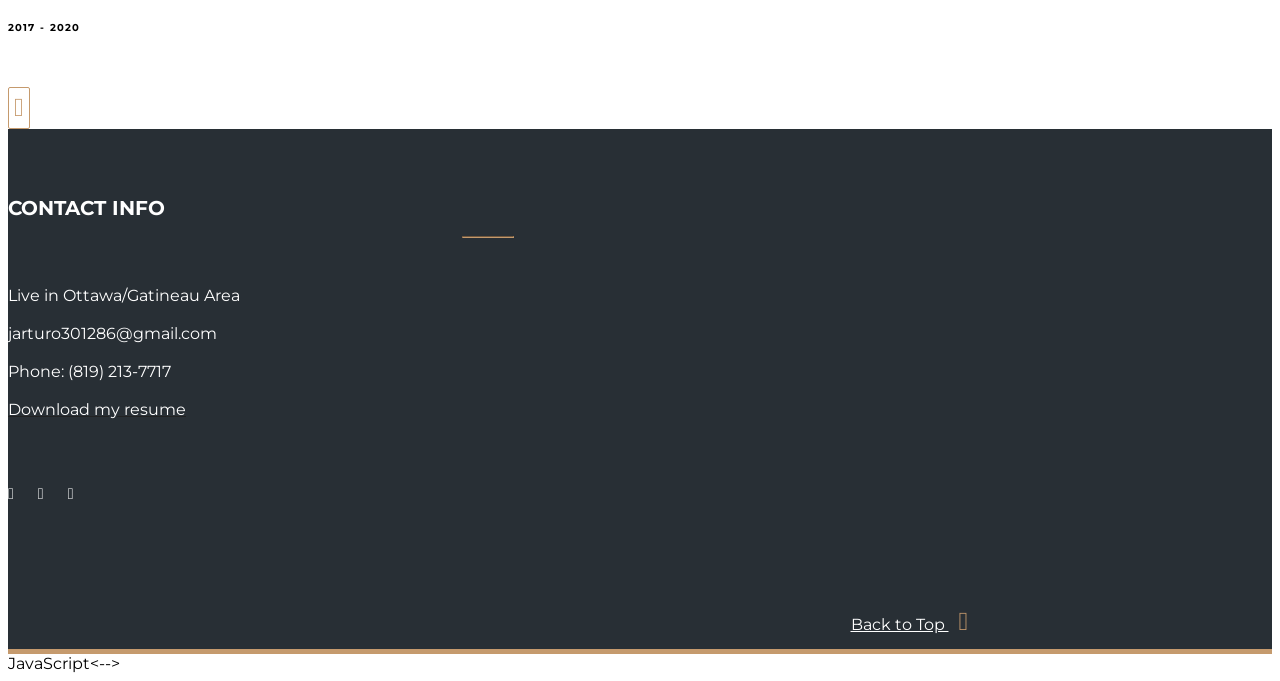
==== commit 5441f31a: "update work" ====
--- a/index.html
+++ b/index.html
@@ -292,7 +292,7 @@
 									<div class="col-xs-12"><h6> Quality Assurance Engineer at <strong> Inteloom Inc.</strong></h6></div>
 									<div class="col-xs-12"><h6>2017 - 2018</h6></div>
 									<div class="col-xs-12"><h6> DevOps Specialist at <strong> Inteloom Inc.</strong></h6></div>
-									<div class="col-xs-12"><h6>2017 - Present</h6></div>
+									<div class="col-xs-12"><h6>2017 - 2020</h6></div>
 								</div>
 								<!--<div class="col-md-6 col-xs-6">
 									<div class="col-xs-12"><h6> Quality Assurance Engineer at Inteloom Inc.</h6></div>
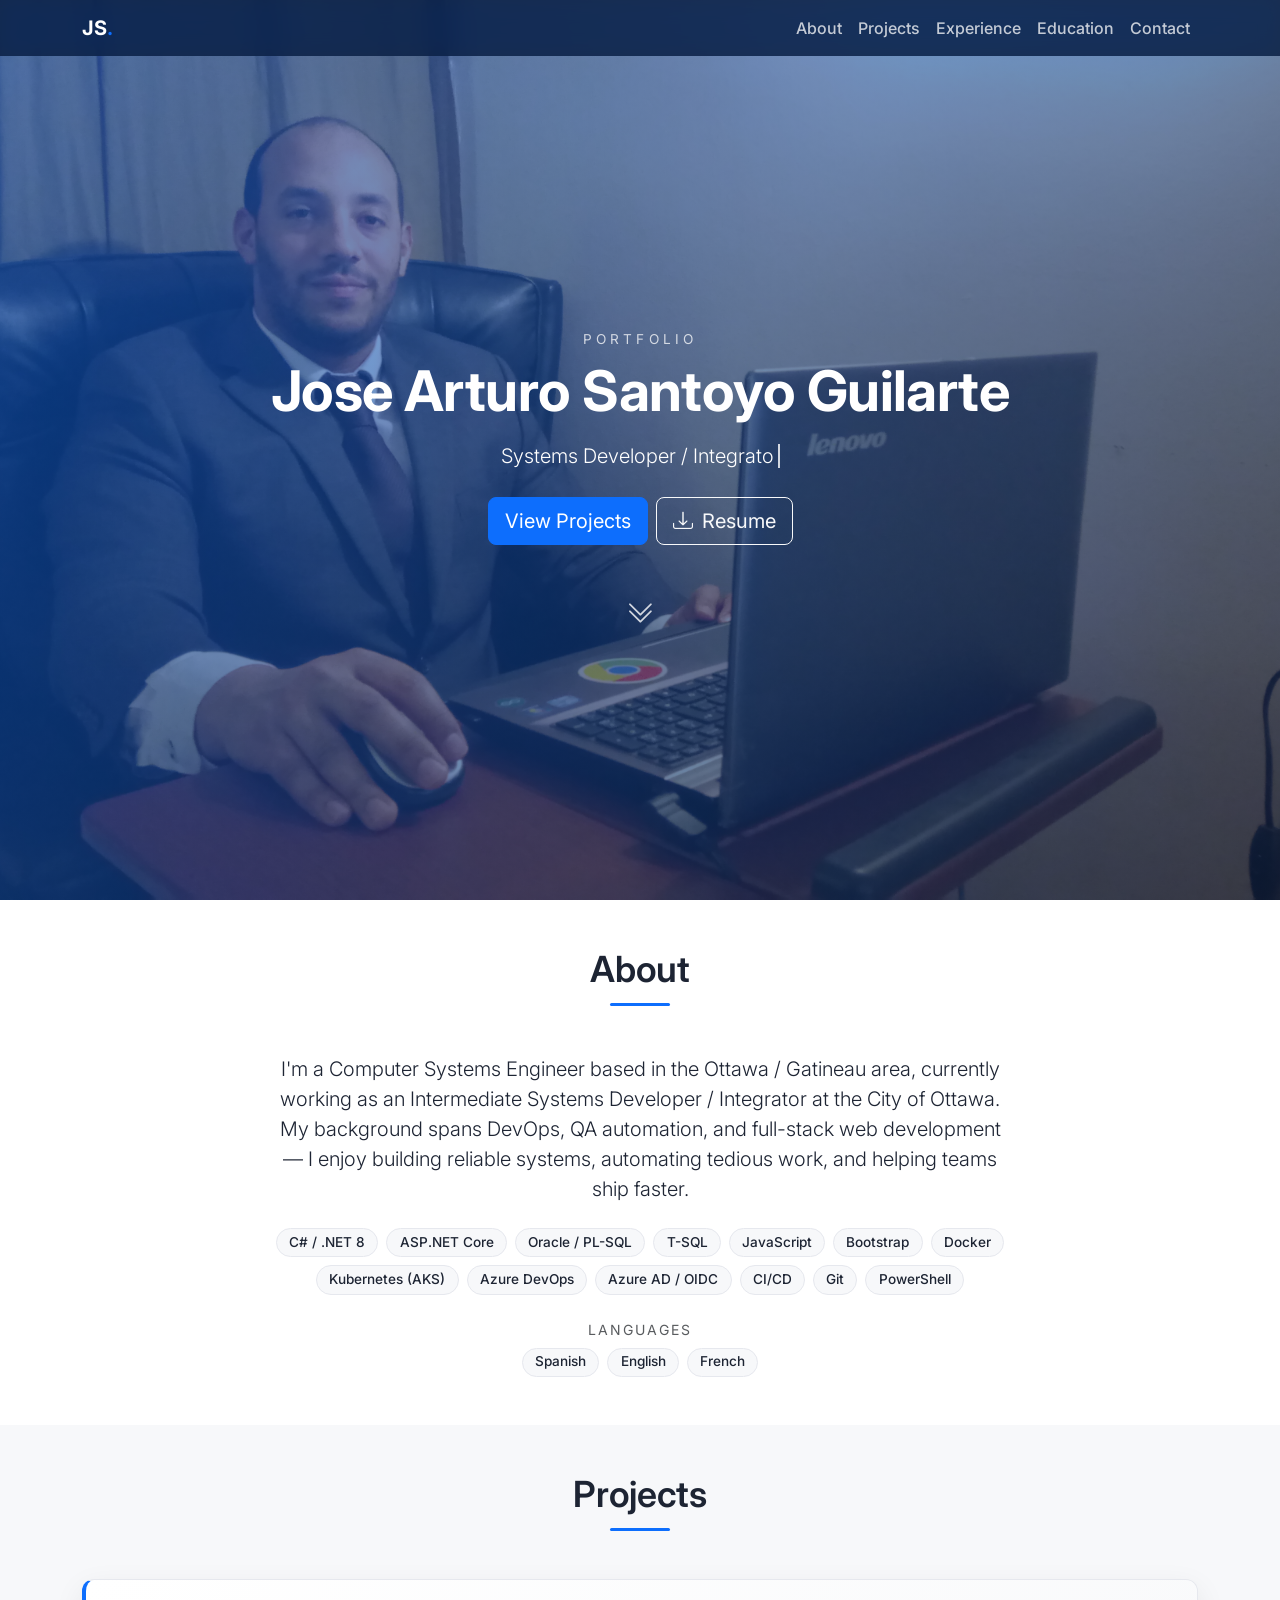
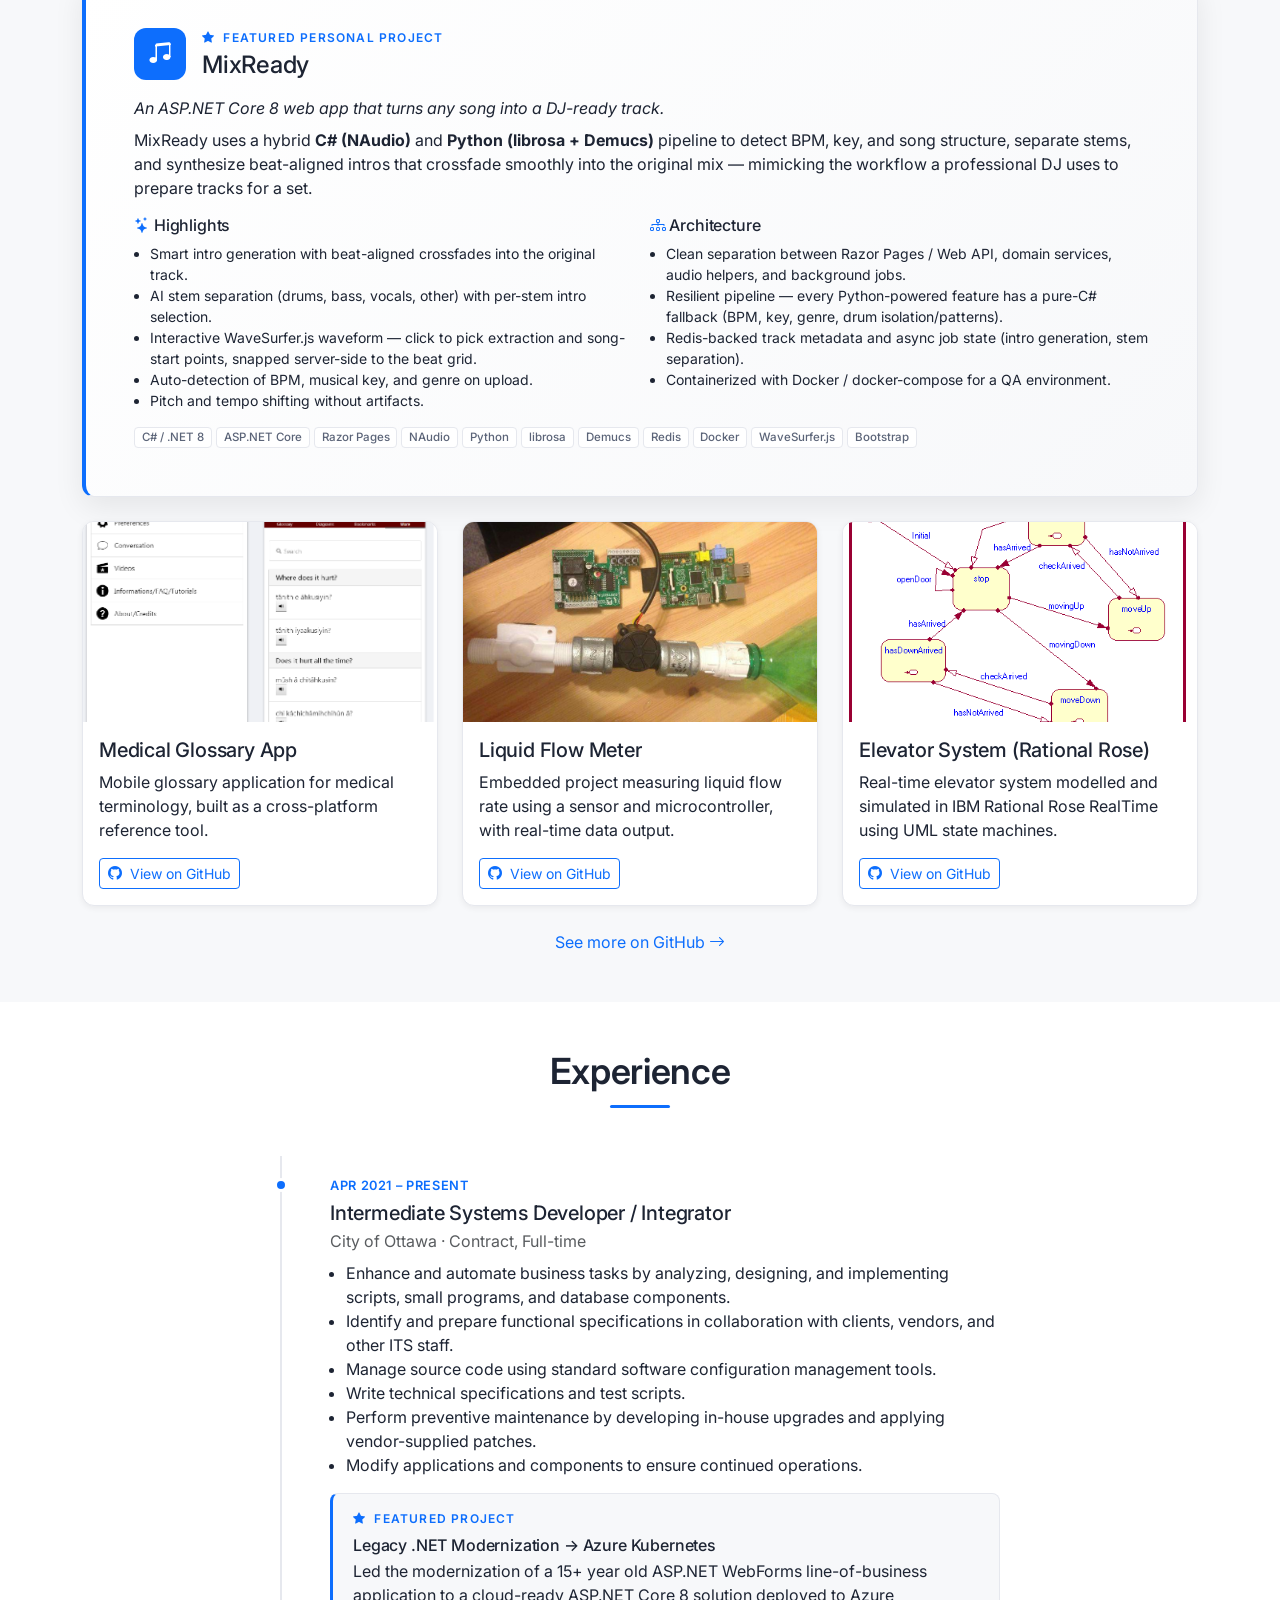
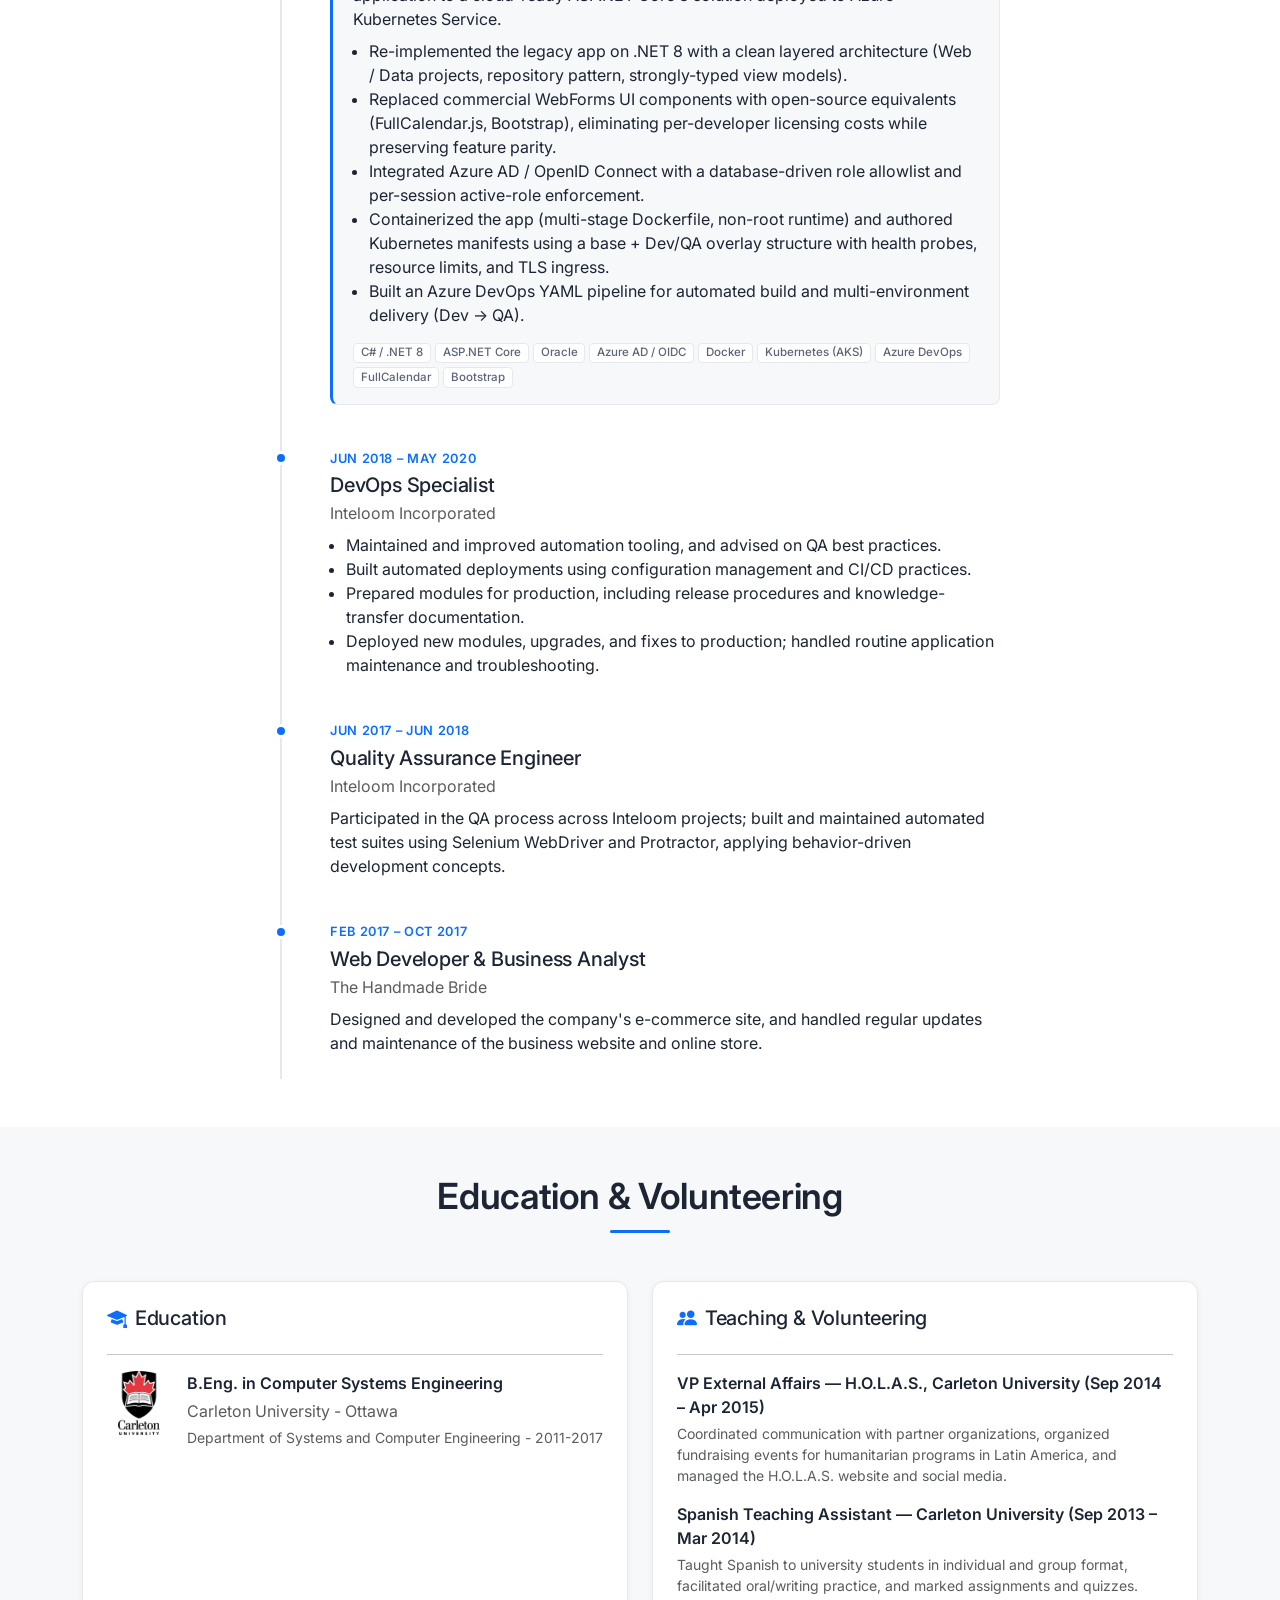
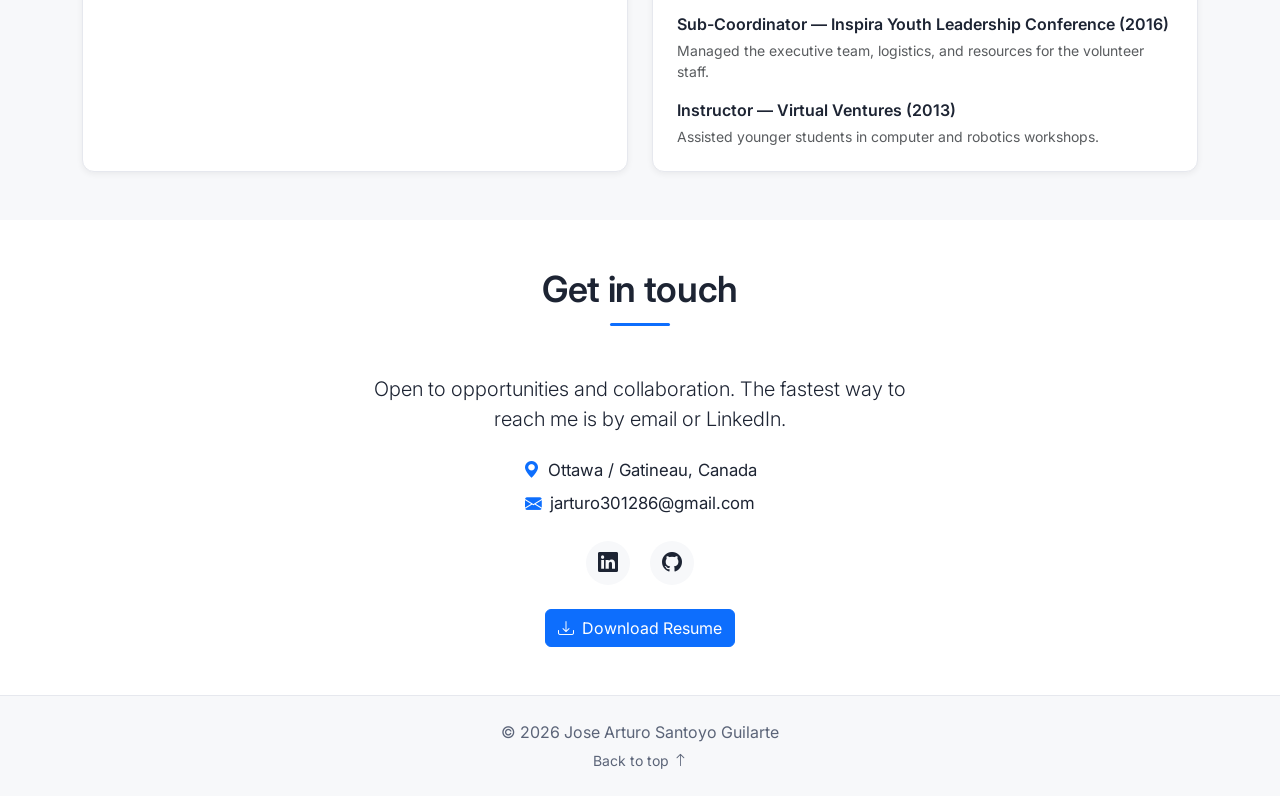
==== commit 9b5baae1: "upgraded portfolio" ====
--- a/index.html
+++ b/index.html
@@ -1,417 +1,361 @@
 <!DOCTYPE html>
 <html lang="en">
-  <head>
-    <!-- Basic Page Needs
-    ================================================== -->
-    <meta charset="utf-8">
-    <!--<meta https-equiv="x-ua-compatible" content="IE=edge,chrome=1" />-->
-    <meta name="viewport" content="width=device-width, initial-scale=1">
-    <!-- <title>Arcadia Free Bootstrap Template - Home Page</title> -->
-	<title>Jose Arturo Santoyo Guilarte - Home Page</title>
-    <meta name="description" content="Your Description Here">
-    <meta name="keywords" content="free boostrap, bootstrap template, freebies, free theme, free website, free portfolio theme, portfolio, personal, cv">
-    <meta name="Jose Arturo Santoyo Guilarte" content="Jenn, ThemeForces.com">
-    
-    <!-- Favicons
-    ================================================== -->
-    <link rel="shortcut icon" href="img/favicon.ico" type="image/x-icon">
-    <link rel="apple-touch-icon" href="img/apple-touch-icon.png">
-    <link rel="apple-touch-icon" sizes="72x72" href="img/apple-touch-icon-72x72.png">
-    <link rel="apple-touch-icon" sizes="114x114" href="img/apple-touch-icon-114x114.png">
-
-    <!-- Bootstrap -->
-    <link rel="stylesheet" type="text/css"  href="css/bootstrap.css">
-    <link rel="stylesheet" type="text/css" href="font-awesome-4.2.0/css/font-awesome.css">
-    <link rel="stylesheet" type="text/css" href="css/jasny-bootstrap.min.css">
-    <link rel="stylesheet" type="text/css" href="css/animate.css">
-
-    <!-- Slider
-    ================================================== -->
-    <link href="css/owl.carousel.css" rel="stylesheet" media="screen">
-    <link href="css/owl.theme.css" rel="stylesheet" media="screen">
-
-    <!-- Stylesheet
-    ================================================== -->
-    <link rel="stylesheet" type="text/css"  href="css/style.css">
-    <link rel="stylesheet" type="text/css" href="css/responsive.css">
-
-
-    <link href='https://fonts.googleapis.com/css?family=Montserrat:400,700' rel='stylesheet' type='text/css'>
-
-    <script type="text/javascript" src="js/modernizr.custom.js"></script>
-
-    <!-- HTML5 shim and Respond.js for IE8 support of HTML5 elements and media queries -->
-    <!-- WARNING: Respond.js doesn't work if you view the page via file:// -->
-    <!--[if lt IE 9]>
-      <script src="https://oss.maxcdn.com/html5shiv/3.7.2/html5shiv.min.js"></script>
-      <script src="https://oss.maxcdn.com/respond/1.4.2/respond.min.js"></script>
-    <![endif]-->
-  </head>
-  <body>
-
-    <!-- Off Canvas Navigation
-    ================================================== -->
-    <div class="navmenu navmenu-default navmenu-fixed-left offcanvas"> <!--- Off Canvas Side Menu -->
-        <div class="close" data-toggle="offcanvas" data-target=".navmenu">
-            <span class="fa fa-close"></span>
-        </div>
-        <div class="add-margin"></div>
-        <ul class="nav navmenu-nav"> <!--- Menu -->
-            <li><a href="#home" class="page-scroll">Home</a></li>
-            <li><a href="#projects" class="page-scroll">Projects</a></li>
-            <!-- <li><a href="#services" class="page-scroll">Services</a></li> -->
-            <li><a href="#portfolio" class="page-scroll">Portfolio</a></li>
-            <li><a href="#work" class="page-scroll">Work</a></li>
-            <!-- <li><a href="#other-interests" class="page-scroll">Other Interests</a></li> -->
-            <li><a href="#contact" class="page-scroll">Contact Info</a></li>
-        </ul><!--- End Menu -->
-    </div> <!--- End Off Canvas Side Menu -->
-
-    <!-- Home Section -->
-    <div id="home">
-		
-		
-			<div class="container text-center">
-				<!-- Navigation -->
-				<nav id="menu" data-toggle="offcanvas" data-target=".navmenu">
-					<span class="fa fa-bars"></span>
-				</nav>
-
-				<div class="content">
-				
-				
-					<h2><em>Jose Arturo Santoyo Guilarte</em></h2>
-					<h5>Portfolio</h5>
-					<hr>
-					<div class="home-img">
-						<!-- <img src="img/home.JPG" class="img-responsive img-rounded" alt="..."></img> -->
-					</div><br>
-					<div class="header-text btn">
-						<h1><span id="head-title"></span></h1>
-					</div>
-				
-				</div>
-
-				<a href="#projects" class="down-btn page-scroll">
-					<span class="fa fa-angle-down"></span>
-				</a>
-			</div><br><br>
-			
-		
-    </div>
-
-    <!-- Projects -->
-    <div id="projects">
-        <div class="container">
-            <div class="row text-center">
-                <div class="col-md-8 col-md-offset-2">
-                    <div class="section-title">
-                        <h2>Projects</h2>
-                        <hr>
-                    </div>
-				</div>
-			</div>
-		</div>
-			
-		
-		<div class="container-fluid">
-			<div class="col-md-12 col-xs-12">
-					<div class="row">
-							<div class="col-md-2 col-xs-2">
-										
-									<h6>Medical Glossary App&nbsp;<a id="tamano" class="active" href="https://github.com/josesantoyoguilarte/Medical-Glossary-"><span class="fa fa-github"></span></a></h6>
-														
-										
-								<img src="img/glossary_mobile.PNG" width="100%" height="100%" border="4px" alt="..."></img>
-							</div>
-							<div class="col-md-2 col-xs-2">
-										
-								<h6>Liquid Flow Meter&nbsp;<a id="tamano" class="active" href="https://github.com/josesantoyoguilarte/Liquid_Flow_Meter"><span class="fa fa-github"></span></a></h6>
-														
-										
-								<img src="img/flow_meter.jpeg" width="100%" border="4px"  alt="..."></img>
-							</div>
-							<div class="col-md-2 col-xs-2">
-										
-								<h6>Elevator System RT&nbsp;<a id="tamano" class="active" href="https://github.com/josesantoyoguilarte/Elevator-System-with-Rational-Rose"><span class="fa fa-github"></span></a></h6>
-														
-										
-								<img src="img/ElevatorState.PNG" width="100%" height="100%" border="4px" alt="..."></img>
-							</div>
-							
-					</div>
-						
-			</div>
-					
-					
-		</div>
-        <div class="text-center">
-			<a href="#portfolio" class="down-btn page-scroll">
-				<span class="fa fa-angle-down"></span>
-			</a>
-		</div>
-            
-        
-    </div>
-
-    <!-- Overview Video Section -->
-    <div id="overview-video">
-        <div class="overlay">
-            <div class="container">
+<head>
+<meta charset="utf-8">
+<meta name="viewport" content="width=device-width, initial-scale=1">
+<title>Jose Arturo Santoyo Guilarte - Software Engineer Portfolio</title>
+<meta name="description" content="Portfolio of Jose Arturo Santoyo Guilarte - Software Engineer with experience in DevOps, QA automation, and full-stack web development.">
+<meta name="author" content="Jose Arturo Santoyo Guilarte">
+<meta name="theme-color" content="#0d6efd">
+<meta property="og:type" content="website">
+<meta property="og:title" content="Jose Arturo Santoyo Guilarte - Portfolio">
+<meta property="og:description" content="Software Engineer - DevOps, QA, and full-stack development.">
+<meta property="og:url" content="https://josesantoyoguilarte.github.io/">
+<meta property="og:image" content="https://josesantoyoguilarte.github.io/img/home.JPG">
+<meta name="twitter:card" content="summary_large_image">
+<link rel="shortcut icon" href="img/favicon.ico" type="image/x-icon">
+<link rel="apple-touch-icon" href="img/apple-touch-icon.png">
+<link href="https://cdn.jsdelivr.net/npm/bootstrap@5.3.3/dist/css/bootstrap.min.css" rel="stylesheet" crossorigin="anonymous">
+<link rel="stylesheet" href="https://cdn.jsdelivr.net/npm/bootstrap-icons@1.11.3/font/bootstrap-icons.min.css">
+<link rel="preconnect" href="https://fonts.googleapis.com">
+<link rel="preconnect" href="https://fonts.gstatic.com" crossorigin>
+<link href="https://fonts.googleapis.com/css2?family=Inter:wght@400;500;600;700&display=swap" rel="stylesheet">
+<link rel="stylesheet" href="css/portfolio.css">
+</head>
+<body data-bs-spy="scroll" data-bs-target="#mainNav" data-bs-offset="80" tabindex="0">
+
+<nav id="mainNav" class="navbar navbar-expand-lg fixed-top navbar-dark">
+  <div class="container">
+    <a class="navbar-brand fw-bold" href="#home">JS<span class="text-accent">.</span></a>
+    <button class="navbar-toggler" type="button" data-bs-toggle="collapse" data-bs-target="#navbarMain" aria-controls="navbarMain" aria-expanded="false" aria-label="Toggle navigation">
+      <span class="navbar-toggler-icon"></span>
+    </button>
+    <div class="collapse navbar-collapse" id="navbarMain">
+      <ul class="navbar-nav ms-auto">
+        <li class="nav-item"><a class="nav-link" href="#about">About</a></li>
+        <li class="nav-item"><a class="nav-link" href="#projects">Projects</a></li>
+        <li class="nav-item"><a class="nav-link" href="#experience">Experience</a></li>
+        <li class="nav-item"><a class="nav-link" href="#education">Education</a></li>
+        <li class="nav-item"><a class="nav-link" href="#contact">Contact</a></li>
+      </ul>
+    </div>
+  </div>
+</nav>
+
+<header id="home" class="hero d-flex align-items-center text-center text-white">
+  <div class="container">
+    <p class="hero-eyebrow text-uppercase mb-2">Portfolio</p>
+    <h1 class="display-4 fw-bold mb-3">Jose Arturo Santoyo Guilarte</h1>
+    <p class="lead mb-4"><span id="typed" aria-live="polite"></span></p>
+    <div class="d-flex justify-content-center gap-2 flex-wrap">
+      <a href="#projects" class="btn btn-accent btn-lg">View Projects</a>
+      <a href="resume/Jose_Santoyo_Guilarte_Resume.pdf" class="btn btn-outline-light btn-lg" download>
+        <i class="bi bi-download me-1" aria-hidden="true"></i> Resume
+      </a>
+    </div>
+    <a href="#about" class="hero-scroll mt-5 d-inline-block" aria-label="Scroll to next section">
+      <i class="bi bi-chevron-double-down" aria-hidden="true"></i>
+    </a>
+  </div>
+</header>
+
+<section id="about" class="py-5">
+  <div class="container">
+    <div class="section-title text-center mb-5">
+      <h2>About</h2>
+      <div class="section-divider"></div>
+    </div>
+    <div class="row align-items-center g-4">
+      <div class="col-lg-8 mx-auto text-center">
+        <p class="lead">I'm a Computer Systems Engineer based in the Ottawa / Gatineau area, currently working as an Intermediate Systems Developer / Integrator at the City of Ottawa. My background spans DevOps, QA automation, and full-stack web development &mdash; I enjoy building reliable systems, automating tedious work, and helping teams ship faster.</p>
+        <div class="d-flex flex-wrap justify-content-center gap-2 mt-4">
+          <span class="badge tech-badge">C# / .NET 8</span>
+          <span class="badge tech-badge">ASP.NET Core</span>
+          <span class="badge tech-badge">Oracle / PL-SQL</span>
+          <span class="badge tech-badge">T-SQL</span>
+          <span class="badge tech-badge">JavaScript</span>
+          <span class="badge tech-badge">Bootstrap</span>
+          <span class="badge tech-badge">Docker</span>
+          <span class="badge tech-badge">Kubernetes (AKS)</span>
+          <span class="badge tech-badge">Azure DevOps</span>
+          <span class="badge tech-badge">Azure AD / OIDC</span>
+          <span class="badge tech-badge">CI/CD</span>
+          <span class="badge tech-badge">Git</span>
+          <span class="badge tech-badge">PowerShell</span>
+        </div>
+
+        <p class="text-muted small mt-4 mb-2 text-uppercase" style="letter-spacing: 0.15em;">Languages</p>
+        <div class="d-flex flex-wrap justify-content-center gap-2">
+          <span class="badge tech-badge">Spanish</span>
+          <span class="badge tech-badge">English</span>
+          <span class="badge tech-badge">French</span>
+        </div>
+      </div>
+    </div>
+  </div>
+</section>
+
+<section id="projects" class="py-5 bg-surface">
+  <div class="container">
+    <div class="section-title text-center mb-5">
+      <h2>Projects</h2>
+      <div class="section-divider"></div>
+    </div>
+    <div class="row g-4">
+      <div class="col-12">
+        <article class="card featured-card p-4 p-md-5">
+          <div class="d-flex align-items-center gap-3 mb-3">
+            <span class="featured-icon" aria-hidden="true"><i class="bi bi-music-note-beamed"></i></span>
+            <div>
+              <p class="featured-label mb-1"><i class="bi bi-star-fill me-1" aria-hidden="true"></i> Featured personal project</p>
+              <h3 class="h4 mb-0">MixReady</h3>
             </div>
-        </div>
-    </div>
-
-    
-
-    <!-- Call-to-Action Section -->
-    <div id="cta">
-    </div>
-
-    <!-- Portfolio Section -->
-    <div id="portfolio">
-        <div class="container">
-            <div class="row text-center">
-                <div class="col-md-8 col-md-offset-2">
-                    <div class="section-title">
-                        <h2>Portfolio</h2>
-                        <hr>
-                    </div>
-                    
-                </div>
+          </div>
+          <p class="mb-2"><em>An ASP.NET Core 8 web app that turns any song into a DJ-ready track.</em></p>
+          <p class="mb-3">MixReady uses a hybrid <strong>C# (NAudio)</strong> and <strong>Python (librosa + Demucs)</strong> pipeline to detect BPM, key, and song structure, separate stems, and synthesize beat-aligned intros that crossfade smoothly into the original mix &mdash; mimicking the workflow a professional DJ uses to prepare tracks for a set.</p>
+          <div class="row g-3 mb-3">
+            <div class="col-md-6">
+              <h4 class="h6 mb-2"><i class="bi bi-stars text-accent me-1" aria-hidden="true"></i>Highlights</h4>
+              <ul class="mb-0 ps-3 small">
+                <li>Smart intro generation with beat-aligned crossfades into the original track.</li>
+                <li>AI stem separation (drums, bass, vocals, other) with per-stem intro selection.</li>
+                <li>Interactive WaveSurfer.js waveform &mdash; click to pick extraction and song-start points, snapped server-side to the beat grid.</li>
+                <li>Auto-detection of BPM, musical key, and genre on upload.</li>
+                <li>Pitch and tempo shifting without artifacts.</li>
+              </ul>
             </div>
-            <div class="space"></div>
-        </div>
-        <div class="container-fluid">
-                <div class="col-md-12 col-sm-12 nopadding">
-                    <div class="portfolio-item">
-                        <div class="hover-bg">
-                                <div >
-									<div class="row">
-										<div class="col-md-5 col-xs-5">
-											<h4>Education</h4><br><br>
-											<div class="row">	
-													<div class="col-md-2 col-xs-2">
-														<h5> 2011-2017</h5>
-														<img src="img/coat_of_arms.png" class="img-responsive img-rounded" alt="..."></img>
-													</div>
-													<div class="col-md-10 col-xs-10">
-															<div class="row-">
-																
-																<div class="col-md-12 col-xs-12">
-																	
-																		<h6><strong>B.Eng. in Computer Systems Engineering</strong></h6>
-																		<h6>Faculty of Engineering and Design</h6>
-																		<h6>Department of Systems and Computer Engineering</h6>
-																	
-																</div>
-																		<!--  <img src="img/portfolio/01.jpg" class="img-responsive" alt="..."> -->
-																		<!-- </a> -->
-															</div>
-													</div>
-												</div>
-											
-										</div>
-										<br>
-										<div class="col-md-7 col-xs-7">
-											<!-- Teaching Section-->
-											<!-- Volunteer work Section -->
-											<div class="row">
-												<div class="col-md-3 col-xs-6">
-													<h4>Teaching and </h4>
-													<h4>Volunteer work</h4><br><br>
-												</div>
-												<div class="col-md-3 col-xs-6">
-													<h6><strong>Teaching Assistant Carleton University 2014</strong></h6><br><br><br><br>
-													<h6><strong>Inspira youth leadership conference 2016 </strong></h6> 
-													<h6>SUB-COORDINATOR</h6><br><br><br>
-													<h6><strong>Virtual ventures 2013</strong></h6> 
-													<h6> Instructor</h6>
-												</div>
-												<div class="col-md-6 col-xs-6">
-													<h6>•Assisted in the Spanish Labs for beginners and intermediate level<br>•Developed exercises for students in accordance with their given Spanish material</h6>
-													<br>
-													<h6>•Worked along with coordinator on a shared responsibility<br>•Managed the executive team<br>•Helped each team member with their tasks, provided logistics, and any resources needed to the team of volunteers</h6>
-													<br><br>
-													<h6>•Assisted younger students during their computer and robotics workshops<br></h6>
-													<br>
-													
-												</div>
-											</div>
-												
-										</div>
-									</div><br><br><br><br>
-									
-									
-								</div>
-								
-						</div>
-										
-					</div>
-				</div>
-			
-		</div>
-		<br><br><br><br><br>
-		
-        <div class="text-center">
-            
-            
-            <a href="#contact" class="down-btn page-scroll"><span class="fa fa-angle-down"></span></a>
-        </div>
-		<div id="overview-portfolio-image">
-			<div class="overlay">
-				<div class="container">
-				</div>
-			</div>
-		</div>
-		
-		<div id="cta"></div>
-    </div>
-
-	<!--////////////New section Work ///////////////////////////-->
-	<div id="work">
-        <div class="container">
-            <div class="row text-center">
-                <div class="col-md-8 col-md-offset-2">
-                    <div class="section-title">
-                        <h2>Work</h2>
-                        <hr>
-                    </div>
-				</div>
-			</div>
-		</div>
-			
-		
-		<div class="container-fluid">
-			<div class="col-md-12 col-xs-12">
-					<div class="row">
-							<div class="col-md-12 col-xs-12" style="font-size: 15px">
-								<div class="col-md-6 col-xs-6">
-									<div class="col-xs-12"><h6> Web Developer and Business Analyst at <strong> Norde Bridal</strong> former The Handmade Bride</h6></div>
-									<div class="col-xs-12"><h6>2017</h6></div>
-									<div class="col-xs-12"><h6> Quality Assurance Engineer at <strong> Inteloom Inc.</strong></h6></div>
-									<div class="col-xs-12"><h6>2017 - 2018</h6></div>
-									<div class="col-xs-12"><h6> DevOps Specialist at <strong> Inteloom Inc.</strong></h6></div>
-									<div class="col-xs-12"><h6>2017 - 2020</h6></div>
-								</div>
-								<!--<div class="col-md-6 col-xs-6">
-									<div class="col-xs-12"><h6> Quality Assurance Engineer at Inteloom Inc.</h6></div>
-									<div class="col-xs-12"><h6>2017</h6></div>
-								</div>-->
-								
-
-							</div>
-							
-					</div>
-						
-			</div>
-					
-					
-		</div>
-        <div class="text-center">
-			<a href="#work" class="down-btn page-scroll">
-				<span class="fa fa-angle-down"></span>
-			</a>
-		</div>
-            
-        
-    </div>
-
-
-
-
-
-
-	<!--/////////////////////////////////////////-->
-    <!-- Contact Section -->
-    <div id="contact">
-		<div class="overlay">
-			<div class="container">
-				<div class="section-title text-center">
-					<h2>Contact Info</h2>
-					<hr>
-				</div>
-				<div class="space"></div>
-
-				<div class="row">
-					<div class="col-md-4">
-						
-							<div class="glyphicon glyphicon-map-marker">
-								Live in Ottawa/Gatineau Area
-							</div><br>
-						
-							
-							<div class="glyphicon glyphicon-envelope">
-								jarturo301286@gmail.com
-							</div><br>	
-							
-							<div class="glyphicon glyphicon-phone-alt">
-								Phone: (819) 213-7717
-							</div><br>
-							
-							<div>
-								<a href="/resume/Jose Santoyo Guilarte_Resume.pdf" download>
-									<font color="#ffffff"><div class="glyphicon glyphicon-list-alt" src="/resume/Jose_Santoyo_Guilarte_Resume.pdf" text="#ffffff">
-										Download my resume
-									</div></font><br>
-								</a>
-							</div>
-							<ul class="social">
-								
-								<li><a href="https://www.linkedin.com/in/jose-arturo-santoyo-guilarte-7a3ba466?trk=nav_responsive_tab_profile"><span class="fa fa-linkedin"></span></a></li>
-								<li><a href="https://github.com/josesantoyoguilarte"><span class="fa fa-github"></span></a></li>
-								<li><a href="https://www.facebook.com/"><span class="fa fa-facebook"></span></a></li>
-							
-							 </ul>
-						
-					</div>
-
-					
-				</div>
-			</div>
-		</div>
-    </div>
-
-    <nav id="footer">
-        <div class="container">
-             <!-- <div class="pull-left">
-                <p>2014 © Arcadia. All Rights Reserved. Coded by <a href="https://dribbble.com/jennpereira">Jenn</a> & Designed by <a href="https://dribbble.com/alanpodemski">Alan</a></p>
-            </div> -->
-            <div class="pull-right"> 
-                <a href="#home" class="page-scroll">Back to Top <span class="fa fa-angle-up"></span></a>
+            <div class="col-md-6">
+              <h4 class="h6 mb-2"><i class="bi bi-diagram-3 text-accent me-1" aria-hidden="true"></i>Architecture</h4>
+              <ul class="mb-0 ps-3 small">
+                <li>Clean separation between Razor Pages / Web API, domain services, audio helpers, and background jobs.</li>
+                <li>Resilient pipeline &mdash; every Python-powered feature has a pure-C# fallback (BPM, key, genre, drum isolation/patterns).</li>
+                <li>Redis-backed track metadata and async job state (intro generation, stem separation).</li>
+                <li>Containerized with Docker / docker-compose for a QA environment.</li>
+              </ul>
             </div>
-        </div>
-    </nav>
-
-
-    <!-- jQuery (necessary for Bootstrap's JavaScript plugins) -->
-    <script src="https://ajax.googleapis.com/ajax/libs/jquery/1.11.1/jquery.min.js"></script>
-    <script type="text/javascript" src="js/jquery.1.11.1.js"></script>
-    <!-- Include all compiled plugins (below), or include individual files as needed -->
-    <script type="text/javascript" src="js/bootstrap.js"></script>
-    <script type="text/javascript" src="js/SmoothScroll.js"></script>
-    <script type="text/javascript" src="js/jasny-bootstrap.min.js"></script>
-
-    <script src="js/owl.carousel.js"></script>
-    <script src="js/typed.js"></script>
-	
-	<!-->JavaScript<-->
-    <script>
-      $(function(){
-          $("#head-title").typed({
-            strings: ["Welcome^1000", "Bienvenido^1000" ,"Bienvenue^1000"],
-            typeSpeed: 100,
-            loop: true,
-            startDelay: 100
-          });
-      });
-    </script>
-	
-	
-
-    <!-- Javascripts
-    ================================================== -->
-    <script type="text/javascript" src="js/main.js"></script>
-
-  </body>
+          </div>
+          <div class="d-flex flex-wrap gap-1 mb-0">
+            <span class="badge tech-tag">C# / .NET 8</span>
+            <span class="badge tech-tag">ASP.NET Core</span>
+            <span class="badge tech-tag">Razor Pages</span>
+            <span class="badge tech-tag">NAudio</span>
+            <span class="badge tech-tag">Python</span>
+            <span class="badge tech-tag">librosa</span>
+            <span class="badge tech-tag">Demucs</span>
+            <span class="badge tech-tag">Redis</span>
+            <span class="badge tech-tag">Docker</span>
+            <span class="badge tech-tag">WaveSurfer.js</span>
+            <span class="badge tech-tag">Bootstrap</span>
+          </div>
+        </article>
+      </div>
+
+      <div class="col-md-6 col-lg-4">
+        <article class="card project-card h-100">
+          <img src="img/glossary_mobile.PNG" class="card-img-top" alt="Screenshot of the Medical Glossary mobile app" loading="lazy">
+          <div class="card-body d-flex flex-column">
+            <h3 class="h5 card-title">Medical Glossary App</h3>
+            <p class="card-text flex-grow-1">Mobile glossary application for medical terminology, built as a cross-platform reference tool.</p>
+            <a href="https://github.com/josesantoyoguilarte/Medical-Glossary-" class="btn btn-sm btn-outline-primary align-self-start" target="_blank" rel="noopener noreferrer" aria-label="Medical Glossary App on GitHub">
+              <i class="bi bi-github me-1" aria-hidden="true"></i> View on GitHub
+            </a>
+          </div>
+        </article>
+      </div>
+      <div class="col-md-6 col-lg-4">
+        <article class="card project-card h-100">
+          <img src="img/flow_meter.jpeg" class="card-img-top" alt="Liquid flow meter hardware project" loading="lazy">
+          <div class="card-body d-flex flex-column">
+            <h3 class="h5 card-title">Liquid Flow Meter</h3>
+            <p class="card-text flex-grow-1">Embedded project measuring liquid flow rate using a sensor and microcontroller, with real-time data output.</p>
+            <a href="https://github.com/josesantoyoguilarte/Liquid_Flow_Meter" class="btn btn-sm btn-outline-primary align-self-start" target="_blank" rel="noopener noreferrer" aria-label="Liquid Flow Meter on GitHub">
+              <i class="bi bi-github me-1" aria-hidden="true"></i> View on GitHub
+            </a>
+          </div>
+        </article>
+      </div>
+      <div class="col-md-6 col-lg-4">
+        <article class="card project-card h-100">
+          <img src="img/ElevatorState.PNG" class="card-img-top" alt="Elevator system state diagram from Rational Rose" loading="lazy">
+          <div class="card-body d-flex flex-column">
+            <h3 class="h5 card-title">Elevator System (Rational Rose)</h3>
+            <p class="card-text flex-grow-1">Real-time elevator system modelled and simulated in IBM Rational Rose RealTime using UML state machines.</p>
+            <a href="https://github.com/josesantoyoguilarte/Elevator-System-with-Rational-Rose" class="btn btn-sm btn-outline-primary align-self-start" target="_blank" rel="noopener noreferrer" aria-label="Elevator System on GitHub">
+              <i class="bi bi-github me-1" aria-hidden="true"></i> View on GitHub
+            </a>
+          </div>
+        </article>
+      </div>
+    </div>
+    <p class="text-center mt-4 mb-0">
+      <a href="https://github.com/josesantoyoguilarte" target="_blank" rel="noopener noreferrer">See more on GitHub <i class="bi bi-arrow-right" aria-hidden="true"></i></a>
+    </p>
+  </div>
+</section>
+
+<section id="experience" class="py-5">
+  <div class="container">
+    <div class="section-title text-center mb-5">
+      <h2>Experience</h2>
+      <div class="section-divider"></div>
+    </div>
+    <div class="timeline mx-auto">
+      <div class="timeline-item">
+        <span class="timeline-date">Apr 2021 &ndash; Present</span>
+        <h3 class="h5 mb-1">Intermediate Systems Developer / Integrator</h3>
+        <p class="text-muted mb-2">City of Ottawa &middot; Contract, Full-time</p>
+        <ul class="mb-3 ps-3">
+          <li>Enhance and automate business tasks by analyzing, designing, and implementing scripts, small programs, and database components.</li>
+          <li>Identify and prepare functional specifications in collaboration with clients, vendors, and other ITS staff.</li>
+          <li>Manage source code using standard software configuration management tools.</li>
+          <li>Write technical specifications and test scripts.</li>
+          <li>Perform preventive maintenance by developing in-house upgrades and applying vendor-supplied patches.</li>
+          <li>Modify applications and components to ensure continued operations.</li>
+        </ul>
+
+        <div class="featured-project mt-3">
+          <p class="featured-label mb-2">
+            <i class="bi bi-star-fill me-1" aria-hidden="true"></i> Featured project
+          </p>
+          <h4 class="h6 mb-1">Legacy .NET Modernization &rarr; Azure Kubernetes</h4>
+          <p class="mb-2">Led the modernization of a 15+ year old ASP.NET WebForms line-of-business application to a cloud-ready ASP.NET Core 8 solution deployed to Azure Kubernetes Service.</p>
+          <ul class="mb-3 ps-3">
+            <li>Re-implemented the legacy app on .NET 8 with a clean layered architecture (Web / Data projects, repository pattern, strongly-typed view models).</li>
+            <li>Replaced commercial WebForms UI components with open-source equivalents (FullCalendar.js, Bootstrap), eliminating per-developer licensing costs while preserving feature parity.</li>
+            <li>Integrated Azure AD / OpenID Connect with a database-driven role allowlist and per-session active-role enforcement.</li>
+            <li>Containerized the app (multi-stage Dockerfile, non-root runtime) and authored Kubernetes manifests using a base + Dev/QA overlay structure with health probes, resource limits, and TLS ingress.</li>
+            <li>Built an Azure DevOps YAML pipeline for automated build and multi-environment delivery (Dev &rarr; QA).</li>
+          </ul>
+          <div class="d-flex flex-wrap gap-1">
+            <span class="badge tech-tag">C# / .NET 8</span>
+            <span class="badge tech-tag">ASP.NET Core</span>
+            <span class="badge tech-tag">Oracle</span>
+            <span class="badge tech-tag">Azure AD / OIDC</span>
+            <span class="badge tech-tag">Docker</span>
+            <span class="badge tech-tag">Kubernetes (AKS)</span>
+            <span class="badge tech-tag">Azure DevOps</span>
+            <span class="badge tech-tag">FullCalendar</span>
+            <span class="badge tech-tag">Bootstrap</span>
+          </div>
+        </div>
+      </div>
+      <div class="timeline-item">
+        <span class="timeline-date">Jun 2018 &ndash; May 2020</span>
+        <h3 class="h5 mb-1">DevOps Specialist</h3>
+        <p class="text-muted mb-2">Inteloom Incorporated</p>
+        <ul class="mb-0 ps-3">
+          <li>Maintained and improved automation tooling, and advised on QA best practices.</li>
+          <li>Built automated deployments using configuration management and CI/CD practices.</li>
+          <li>Prepared modules for production, including release procedures and knowledge-transfer documentation.</li>
+          <li>Deployed new modules, upgrades, and fixes to production; handled routine application maintenance and troubleshooting.</li>
+        </ul>
+      </div>
+      <div class="timeline-item">
+        <span class="timeline-date">Jun 2017 &ndash; Jun 2018</span>
+        <h3 class="h5 mb-1">Quality Assurance Engineer</h3>
+        <p class="text-muted mb-2">Inteloom Incorporated</p>
+        <p class="mb-0">Participated in the QA process across Inteloom projects; built and maintained automated test suites using Selenium WebDriver and Protractor, applying behavior-driven development concepts.</p>
+      </div>
+      <div class="timeline-item">
+        <span class="timeline-date">Feb 2017 &ndash; Oct 2017</span>
+        <h3 class="h5 mb-1">Web Developer &amp; Business Analyst</h3>
+        <p class="text-muted mb-2">The Handmade Bride</p>
+        <p class="mb-0">Designed and developed the company's e-commerce site, and handled regular updates and maintenance of the business website and online store.</p>
+      </div>
+    </div>
+  </div>
+</section>
+
+<section id="education" class="py-5 bg-surface">
+  <div class="container">
+    <div class="section-title text-center mb-5">
+      <h2>Education &amp; Volunteering</h2>
+      <div class="section-divider"></div>
+    </div>
+    <div class="row g-4">
+      <div class="col-lg-6">
+        <div class="card h-100 p-4">
+          <h3 class="h5"><i class="bi bi-mortarboard-fill text-accent me-2" aria-hidden="true"></i>Education</h3>
+          <hr>
+          <div class="d-flex align-items-start gap-3">
+            <img src="img/coat_of_arms.png" alt="Carleton University coat of arms" width="64" height="64" loading="lazy">
+            <div>
+              <p class="mb-1 fw-semibold">B.Eng. in Computer Systems Engineering</p>
+              <p class="mb-1 text-muted">Carleton University - Ottawa</p>
+              <p class="mb-0 small text-muted">Department of Systems and Computer Engineering - 2011-2017</p>
+            </div>
+          </div>
+        </div>
+      </div>
+      <div class="col-lg-6">
+        <div class="card h-100 p-4">
+          <h3 class="h5"><i class="bi bi-people-fill text-accent me-2" aria-hidden="true"></i>Teaching &amp; Volunteering</h3>
+          <hr>
+          <ul class="list-unstyled mb-0">
+            <li class="mb-3">
+              <p class="mb-1 fw-semibold">VP External Affairs &mdash; H.O.L.A.S., Carleton University (Sep 2014 &ndash; Apr 2015)</p>
+              <p class="small text-muted mb-0">Coordinated communication with partner organizations, organized fundraising events for humanitarian programs in Latin America, and managed the H.O.L.A.S. website and social media.</p>
+            </li>
+            <li class="mb-3">
+              <p class="mb-1 fw-semibold">Spanish Teaching Assistant &mdash; Carleton University (Sep 2013 &ndash; Mar 2014)</p>
+              <p class="small text-muted mb-0">Taught Spanish to university students in individual and group format, facilitated oral/writing practice, and marked assignments and quizzes.</p>
+            </li>
+            <li class="mb-3">
+              <p class="mb-1 fw-semibold">Sub-Coordinator &mdash; Inspira Youth Leadership Conference (2016)</p>
+              <p class="small text-muted mb-0">Managed the executive team, logistics, and resources for the volunteer staff.</p>
+            </li>
+            <li>
+              <p class="mb-1 fw-semibold">Instructor &mdash; Virtual Ventures (2013)</p>
+              <p class="small text-muted mb-0">Assisted younger students in computer and robotics workshops.</p>
+            </li>
+          </ul>
+        </div>
+      </div>
+    </div>
+  </div>
+</section>
+
+<section id="contact" class="py-5">
+  <div class="container">
+    <div class="section-title text-center mb-5">
+      <h2>Get in touch</h2>
+      <div class="section-divider"></div>
+    </div>
+    <div class="row justify-content-center">
+      <div class="col-md-8 col-lg-6 text-center">
+        <p class="lead mb-4">Open to opportunities and collaboration. The fastest way to reach me is by email or LinkedIn.</p>
+        <ul class="list-unstyled contact-list mb-4">
+          <li><i class="bi bi-geo-alt-fill text-accent me-2" aria-hidden="true"></i>Ottawa / Gatineau, Canada</li>
+          <li><i class="bi bi-envelope-fill text-accent me-2" aria-hidden="true"></i><a href="mailto:jarturo301286@gmail.com">jarturo301286@gmail.com</a></li>
+        </ul>
+        <ul class="list-inline social mb-4">
+          <li class="list-inline-item">
+            <a href="https://www.linkedin.com/in/jose-arturo-santoyo-guilarte-7a3ba466" target="_blank" rel="noopener noreferrer" aria-label="LinkedIn profile">
+              <i class="bi bi-linkedin" aria-hidden="true"></i>
+            </a>
+          </li>
+          <li class="list-inline-item">
+            <a href="https://github.com/josesantoyoguilarte" target="_blank" rel="noopener noreferrer" aria-label="GitHub profile">
+              <i class="bi bi-github" aria-hidden="true"></i>
+            </a>
+          </li>
+        </ul>
+        <a href="resume/Jose_Santoyo_Guilarte_Resume.pdf" class="btn btn-accent" download>
+          <i class="bi bi-download me-1" aria-hidden="true"></i> Download Resume
+        </a>
+      </div>
+    </div>
+  </div>
+</section>
+
+<footer class="footer text-center py-4">
+  <div class="container">
+    <p class="mb-1">&copy; <span id="year"></span> Jose Arturo Santoyo Guilarte</p>
+    <a href="#home" class="small">Back to top <i class="bi bi-arrow-up" aria-hidden="true"></i></a>
+  </div>
+</footer>
+
+<script src="https://cdn.jsdelivr.net/npm/bootstrap@5.3.3/dist/js/bootstrap.bundle.min.js" crossorigin="anonymous"></script>
+<script src="js/portfolio.js"></script>
+</body>
 </html>
--- a/css/portfolio.css
+++ b/css/portfolio.css
@@ -0,0 +1,257 @@
+/* ===== Variables & base ===== */
+:root {
+  --bg: #ffffff;
+  --bg-surface: #f7f8fa;
+  --text: #1d2433;
+  --text-muted: #5b6478;
+  --accent: #0d6efd;
+  --accent-hover: #0a58ca;
+  --card-bg: #ffffff;
+  --card-border: #e6e8ee;
+  --hero-overlay: linear-gradient(135deg, rgba(13, 110, 253, 0.55), rgba(11, 31, 65, 0.65));
+  --hero-bg: #0b1f41;
+  --shadow-sm: 0 2px 6px rgba(0, 0, 0, 0.06);
+  --shadow-md: 0 10px 30px rgba(0, 0, 0, 0.08);
+}
+
+@media (prefers-color-scheme: dark) {
+  :root {
+    --bg: #0f1216;
+    --bg-surface: #161a21;
+    --text: #e6e8ee;
+    --text-muted: #9ba3b4;
+    --card-bg: #1b2029;
+    --card-border: #262c37;
+    --shadow-sm: 0 2px 6px rgba(0, 0, 0, 0.4);
+    --shadow-md: 0 10px 30px rgba(0, 0, 0, 0.5);
+  }
+}
+
+html { scroll-behavior: smooth; }
+
+body {
+  font-family: "Inter", system-ui, -apple-system, "Segoe UI", Roboto, sans-serif;
+  background-color: var(--bg);
+  color: var(--text);
+  padding-top: 64px;
+}
+
+h1, h2, h3, h4, h5, h6 { font-weight: 600; letter-spacing: -0.01em; }
+
+a { color: var(--accent); text-decoration: none; }
+a:hover { color: var(--accent-hover); text-decoration: underline; }
+
+.text-accent { color: var(--accent) !important; }
+.bg-surface { background-color: var(--bg-surface) !important; }
+
+/* ===== Navbar ===== */
+#mainNav {
+  background-color: rgba(11, 31, 65, 0.85);
+  backdrop-filter: saturate(180%) blur(10px);
+  -webkit-backdrop-filter: saturate(180%) blur(10px);
+  transition: background-color 0.3s ease;
+}
+#mainNav .nav-link { color: rgba(255, 255, 255, 0.75); font-weight: 500; }
+#mainNav .nav-link:hover,
+#mainNav .nav-link.active { color: #fff; }
+#mainNav .navbar-brand { color: #fff; }
+
+/* ===== Hero ===== */
+.hero {
+  min-height: 100vh;
+  background: var(--hero-overlay), url("../img/home.JPG") center/cover no-repeat;
+  background-color: var(--hero-bg);
+  margin-top: -64px;
+  padding-top: 64px;
+  position: relative;
+}
+.hero-eyebrow {
+  letter-spacing: 0.3em;
+  font-size: 0.85rem;
+  color: rgba(255, 255, 255, 0.75);
+}
+.hero .lead { min-height: 1.6em; font-size: 1.25rem; }
+#typed { border-right: 2px solid rgba(255, 255, 255, 0.8); padding-right: 4px; }
+
+.hero-scroll {
+  color: rgba(255, 255, 255, 0.8);
+  font-size: 1.75rem;
+  animation: bounce 2s infinite;
+}
+.hero-scroll:hover { color: #fff; }
+@keyframes bounce {
+  0%, 100% { transform: translateY(0); }
+  50% { transform: translateY(8px); }
+}
+
+/* ===== Buttons ===== */
+.btn-accent {
+  background-color: var(--accent);
+  border-color: var(--accent);
+  color: #fff;
+}
+.btn-accent:hover,
+.btn-accent:focus {
+  background-color: var(--accent-hover);
+  border-color: var(--accent-hover);
+  color: #fff;
+}
+
+/* ===== Section titles ===== */
+.section-title h2 { font-size: 2.25rem; margin-bottom: 0.75rem; }
+.section-divider {
+  width: 60px;
+  height: 3px;
+  background: var(--accent);
+  margin: 0 auto;
+  border-radius: 3px;
+}
+
+/* ===== Cards ===== */
+.card {
+  background-color: var(--card-bg);
+  border: 1px solid var(--card-border);
+  border-radius: 0.75rem;
+  box-shadow: var(--shadow-sm);
+  color: var(--text);
+}
+.project-card {
+  overflow: hidden;
+  transition: transform 0.25s ease, box-shadow 0.25s ease;
+}
+.project-card:hover {
+  transform: translateY(-4px);
+  box-shadow: var(--shadow-md);
+}
+.project-card .card-img-top {
+  height: 200px;
+  object-fit: cover;
+  background-color: var(--bg-surface);
+}
+
+/* ===== Badges ===== */
+.tech-badge {
+  background-color: var(--bg-surface);
+  color: var(--text);
+  border: 1px solid var(--card-border);
+  font-weight: 500;
+  font-size: 0.85rem;
+  padding: 0.5em 0.9em;
+  border-radius: 999px;
+}
+
+/* ===== Timeline ===== */
+.timeline {
+  max-width: 720px;
+  position: relative;
+  padding-left: 2rem;
+  border-left: 2px solid var(--card-border);
+}
+.timeline-item {
+  position: relative;
+  padding: 1rem 0 1.5rem 1rem;
+}
+.timeline-item::before {
+  content: "";
+  position: absolute;
+  left: -2.5rem;
+  top: 1.4rem;
+  width: 14px;
+  height: 14px;
+  background: var(--accent);
+  border: 3px solid var(--bg);
+  border-radius: 50%;
+}
+.timeline-date {
+  display: inline-block;
+  font-size: 0.8rem;
+  font-weight: 600;
+  letter-spacing: 0.05em;
+  color: var(--accent);
+  text-transform: uppercase;
+  margin-bottom: 0.35rem;
+}
+
+/* Featured project block nested inside a timeline item */
+.featured-project {
+  background: var(--bg-surface);
+  border: 1px solid var(--card-border);
+  border-left: 3px solid var(--accent);
+  border-radius: 0.5rem;
+  padding: 1rem 1.25rem;
+}
+.featured-label {
+  font-size: 0.75rem;
+  font-weight: 600;
+  letter-spacing: 0.1em;
+  text-transform: uppercase;
+  color: var(--accent);
+}
+.tech-tag {
+  background-color: var(--card-bg);
+  color: var(--text-muted);
+  border: 1px solid var(--card-border);
+  font-weight: 500;
+  font-size: 0.72rem;
+  padding: 0.3em 0.6em;
+  border-radius: 4px;
+}
+
+/* Standalone featured project card (used in Projects section) */
+.featured-card {
+  border-left: 4px solid var(--accent);
+  background: linear-gradient(135deg, var(--card-bg), var(--bg-surface));
+  box-shadow: var(--shadow-md);
+}
+.featured-icon {
+  display: inline-flex;
+  align-items: center;
+  justify-content: center;
+  width: 52px;
+  height: 52px;
+  border-radius: 12px;
+  background: var(--accent);
+  color: #fff;
+  font-size: 1.5rem;
+  flex-shrink: 0;
+}
+
+/* ===== Contact ===== */
+.contact-list li { margin-bottom: 0.5rem; font-size: 1.05rem; }
+.contact-list a { color: var(--text); }
+.contact-list a:hover { color: var(--accent); }
+
+.social a {
+  display: inline-flex;
+  align-items: center;
+  justify-content: center;
+  width: 44px;
+  height: 44px;
+  border-radius: 50%;
+  background: var(--bg-surface);
+  color: var(--text);
+  font-size: 1.25rem;
+  margin: 0 0.25rem;
+  transition: background-color 0.2s ease, color 0.2s ease, transform 0.2s ease;
+}
+.social a:hover {
+  background-color: var(--accent);
+  color: #fff;
+  transform: translateY(-2px);
+  text-decoration: none;
+}
+
+/* ===== Footer ===== */
+.footer {
+  background-color: var(--bg-surface);
+  color: var(--text-muted);
+  border-top: 1px solid var(--card-border);
+}
+.footer a { color: var(--text-muted); }
+.footer a:hover { color: var(--accent); }
+
+/* ===== Responsive tweaks ===== */
+@media (max-width: 576px) {
+  .hero h1 { font-size: 2rem; }
+  .section-title h2 { font-size: 1.75rem; }
+}
